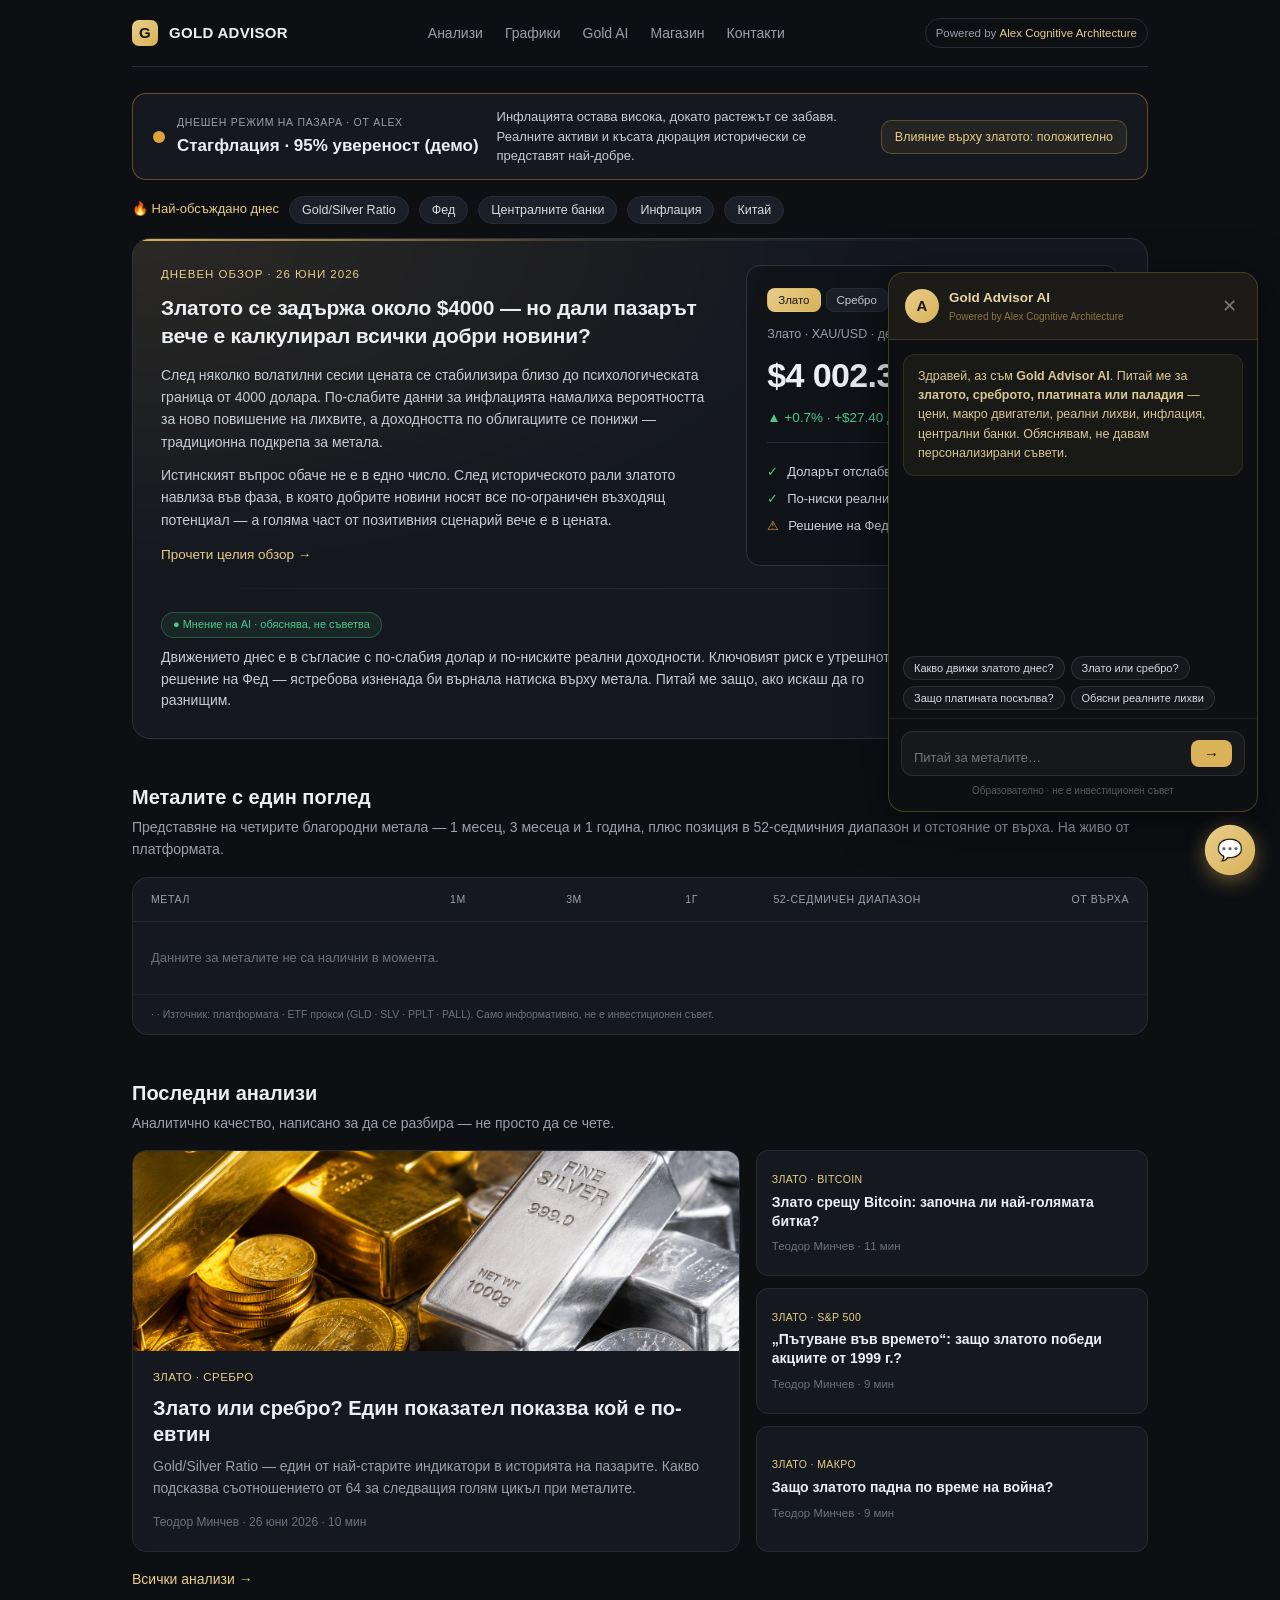
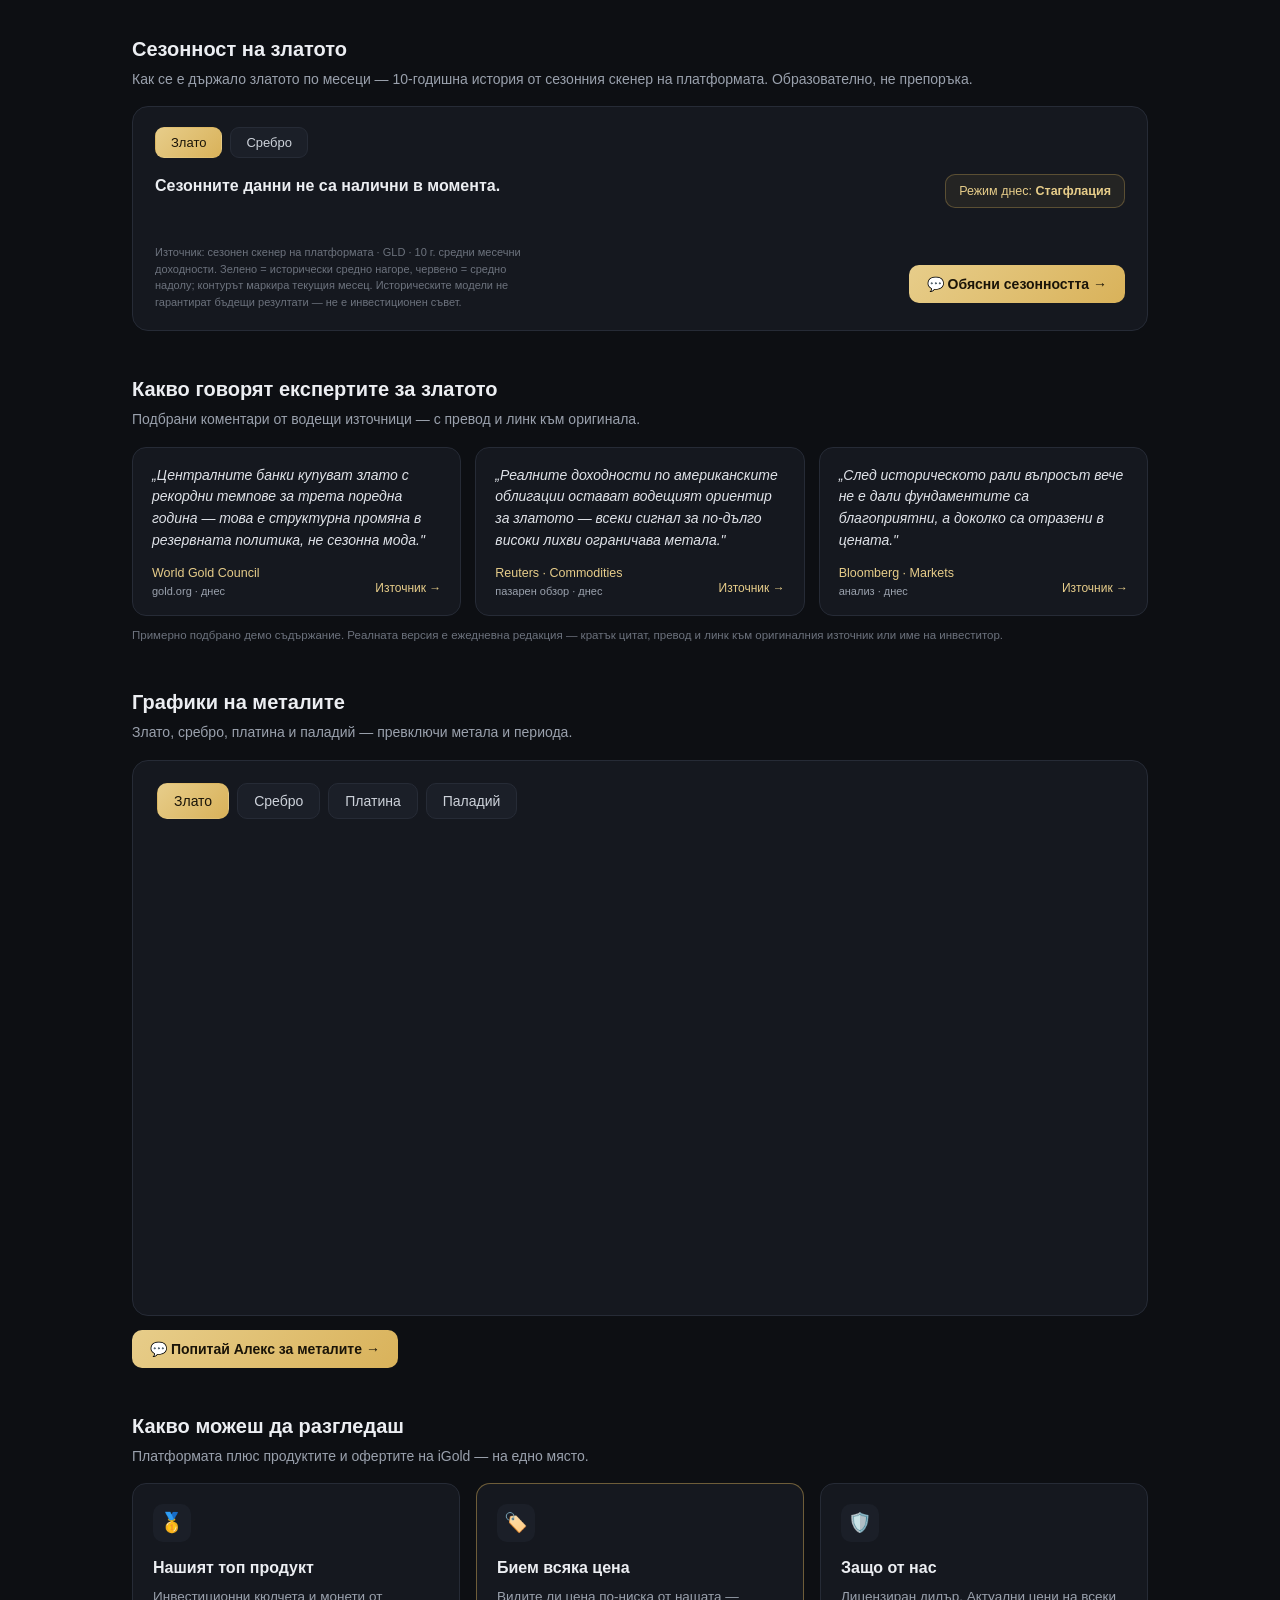
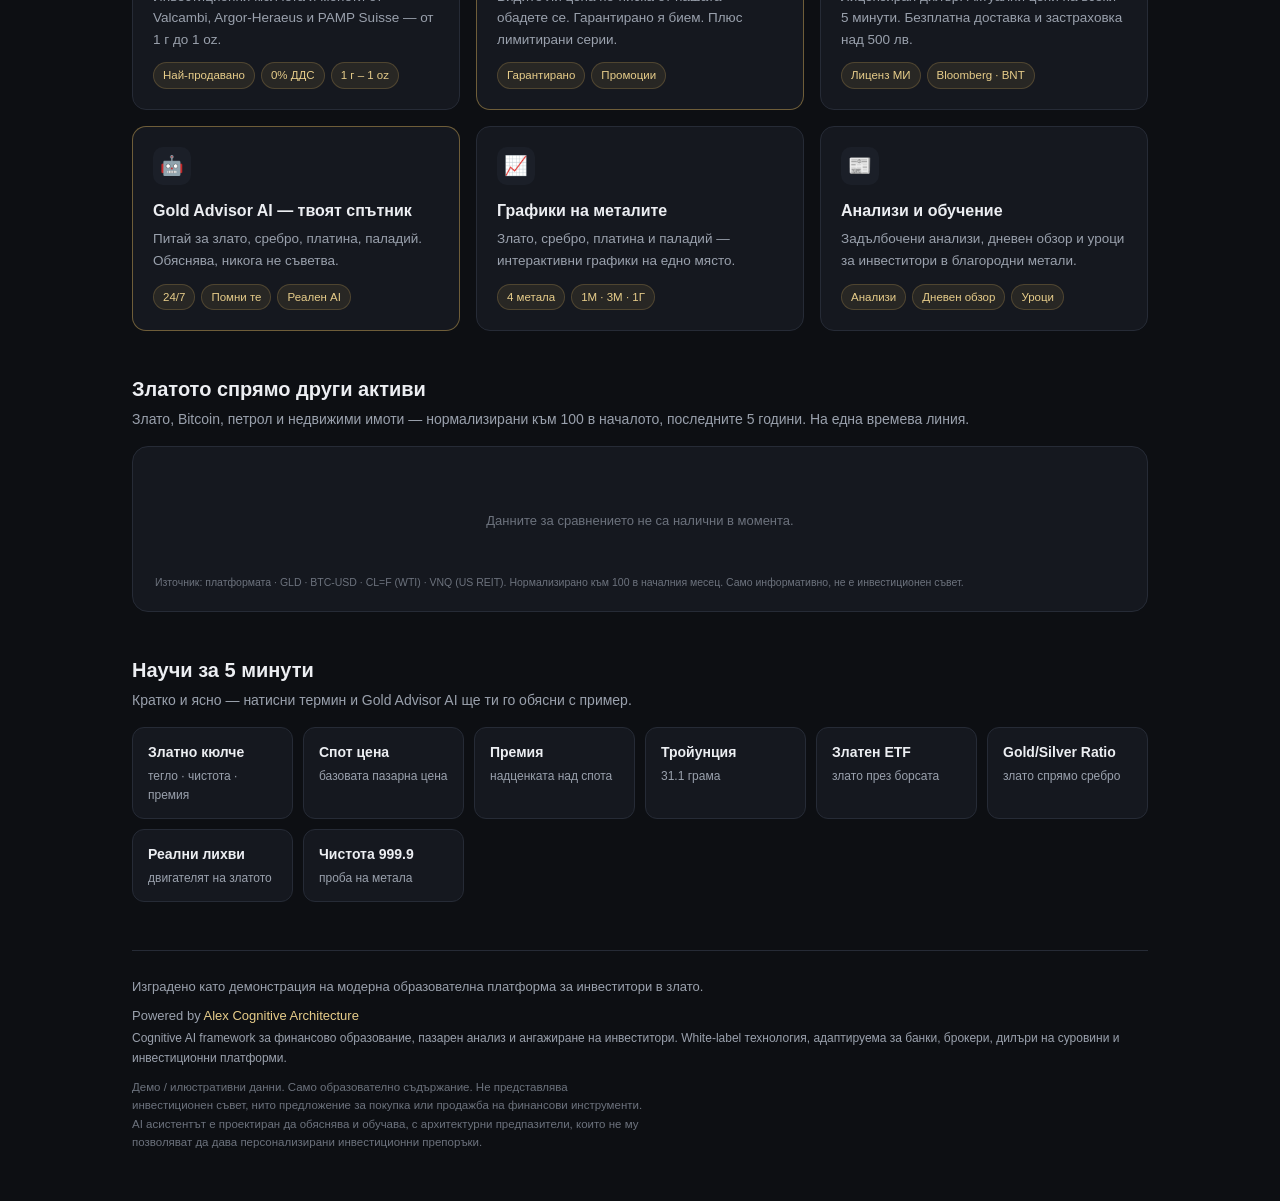
==== index.html @ 21c3b8e2 "refactor(home): move gold-vs-assets chart down to second-to-last (above glossary) It sat right under" ====
<!DOCTYPE html>
<html lang="bg">
<head>
<meta charset="UTF-8">
<meta name="viewport" content="width=device-width, initial-scale=1.0">
<title>Gold Advisor — твоят интелигентен спътник за златото</title>
<style>
  :root{
    --bg:#0d0f13; --panel:#15181f; --panel2:#1b1f28; --line:#262b36;
    --text:#eceef2; --muted:#9aa1ad; --gold:#d9b25a; --gold2:#e7cd8a;
    --up:#4ec88a; --warn:#e0a13c; --info:#5aa0e6;
  }
  *{box-sizing:border-box;margin:0;padding:0}
  body{background:var(--bg);color:var(--text);font:15px/1.6 -apple-system,Segoe UI,Roboto,Helvetica,Arial,sans-serif;-webkit-font-smoothing:antialiased}
  a{color:inherit;text-decoration:none}
  .wrap{max-width:1060px;margin:0 auto;padding:0 22px}
  .top{display:flex;align-items:center;justify-content:space-between;padding:18px 0;border-bottom:1px solid var(--line)}
  .brand{display:flex;align-items:center;gap:11px;font-weight:600;letter-spacing:.3px}
  .brand .dot{width:26px;height:26px;border-radius:7px;background:linear-gradient(135deg,var(--gold2),var(--gold));display:flex;align-items:center;justify-content:center;color:#1a1408;font-weight:700;font-size:15px}
  .nav{display:flex;gap:22px;font-size:14px;color:var(--muted)}
  .nav a:hover{color:var(--text)}
  .powered{font-size:11.5px;color:var(--muted);border:1px solid var(--line);padding:5px 10px;border-radius:20px}
  .powered b{color:var(--gold2);font-weight:500}
  .hero{display:grid;grid-template-columns:1.25fr 1fr;gap:20px;padding:30px 0 8px}
  @media(max-width:760px){.hero{grid-template-columns:1fr}.nav{display:none}}
  .greet{font-size:13px;color:var(--gold2);letter-spacing:1.5px;text-transform:uppercase;margin-bottom:6px}
  h1{font-size:30px;font-weight:600;line-height:1.25;letter-spacing:-.4px}
  .lead{color:var(--muted);margin-top:12px;max-width:46ch}
  .aiview{background:var(--panel);border:1px solid var(--line);border-radius:14px;padding:18px 20px;margin-top:20px}
  .aiview .k{font-size:12px;color:var(--gold2);letter-spacing:.6px;text-transform:uppercase;margin-bottom:8px}
  .btn{display:inline-flex;align-items:center;gap:8px;background:linear-gradient(135deg,var(--gold2),var(--gold));color:#1a1408;font-weight:600;border:none;border-radius:10px;padding:11px 18px;margin-top:14px;cursor:pointer;font-size:14px}
  .btn:hover{filter:brightness(1.06)}
  .pricecard{background:var(--panel);border:1px solid var(--line);border-radius:14px;padding:20px}
  .pricecard .sym{font-size:13px;color:var(--muted)}
  .pricecard .px{font-size:34px;font-weight:600;margin:2px 0}
  .pricecard .chg{color:var(--up);font-size:14px;font-weight:500}
  .drivers{margin-top:16px;border-top:1px solid var(--line);padding-top:14px}
  .drivers .k{font-size:12px;color:var(--muted);text-transform:uppercase;letter-spacing:.6px;margin-bottom:10px}
  .drv{display:flex;align-items:center;gap:9px;font-size:14px;margin:7px 0;color:#d7dbe2}
  .drv .i{width:18px;text-align:center}
  /* daily brief — consolidated luxury card */
  .brief{position:relative;margin-top:14px;border:1px solid #30333f;border-radius:18px;padding:26px 28px;overflow:hidden;
    background:radial-gradient(135% 130% at 0% 0%, rgba(217,178,90,.11), rgba(21,24,31,.6) 50%), var(--panel)}
  .brief::before{content:"";position:absolute;top:0;left:0;right:0;height:2px;background:linear-gradient(90deg,var(--gold) 0%,rgba(217,178,90,.15) 45%,transparent 80%)}
  .bgrid{display:grid;grid-template-columns:1.5fr 1fr;gap:26px;align-items:stretch}
  @media(max-width:760px){.bgrid{grid-template-columns:1fr}}
  .bkick{font-size:11.5px;color:var(--gold2);letter-spacing:1px;text-transform:uppercase;margin-bottom:11px}
  .breview h3{font-size:21px;font-weight:600;line-height:1.34;margin-bottom:13px;letter-spacing:-.2px}
  .breview p{font-size:14px;color:#c7ccd5;margin-bottom:11px}
  .breview .rm{font-size:13.5px;color:var(--gold2)}
  .bprice{background:rgba(0,0,0,.25);border:1px solid #2c3140;border-radius:14px;padding:18px 20px;display:flex;flex-direction:column;justify-content:center}
  .bprice .sym{font-size:12.5px;color:var(--muted)}
  .bprice .px{font-size:34px;font-weight:600;margin:4px 0;letter-spacing:-.6px}
  .bprice .chg{color:var(--up);font-size:13.5px;font-weight:500}
  .bprice .dvs{border-top:1px solid var(--line);margin-top:14px;padding-top:13px}
  .bprice .drv{font-size:13px;margin:6px 0;color:#cdd2da}
  .bp-tabs{display:flex;gap:5px;flex-wrap:wrap;margin-bottom:12px}
  .bp-tabs button{font-size:11.5px;color:#cdd2da;background:var(--panel2);border:1px solid var(--line);padding:5px 10px;border-radius:8px;cursor:pointer}
  .bp-tabs button.on{color:#1a1408;background:linear-gradient(135deg,var(--gold2),var(--gold));border-color:transparent}
  .bdiv{height:1px;background:linear-gradient(90deg,transparent,var(--line),transparent);margin:22px 0}
  .bai{display:flex;align-items:center;gap:20px;flex-wrap:wrap}
  .bai .txt{flex:1;min-width:250px}
  .bai .abadge{font-size:11px;color:var(--up);border:1px solid rgba(78,200,138,.3);background:rgba(78,200,138,.08);padding:3px 11px;border-radius:13px;display:inline-block;margin-bottom:9px}
  .bai p{font-size:14px;color:#c7ccd5;line-height:1.55}
  .bai .btn{margin-top:0;white-space:nowrap}
  /* today's market regime */
  .regime{display:flex;align-items:center;gap:18px;flex-wrap:wrap;background:var(--panel);border:1px solid var(--line);border-radius:14px;padding:13px 20px;margin-top:26px}
  .rg-left{display:flex;align-items:center;gap:12px}
  .rg-dot{width:12px;height:12px;border-radius:50%;background:#9aa1ad;flex-shrink:0}
  .rg-kick{font-size:10.5px;color:var(--muted);text-transform:uppercase;letter-spacing:.7px}
  .rg-name{font-size:17px;font-weight:600;margin-top:1px}
  .rg-desc{flex:1;min-width:240px;font-size:13px;color:#c7ccd5;line-height:1.5}
  .rg-gold{font-size:12.5px;color:var(--gold2);border:1px solid rgba(217,178,90,.3);background:rgba(217,178,90,.08);padding:6px 13px;border-radius:10px;white-space:nowrap}
  /* gold seasonality card */
  .season{background:var(--panel);border:1px solid var(--line);border-radius:16px;padding:20px 22px;margin-top:6px}
  .season-head{display:flex;align-items:flex-start;justify-content:space-between;gap:16px;flex-wrap:wrap;margin-bottom:18px}
  .season-now{font-size:16px;font-weight:600;line-height:1.45}
  .season-now b{color:var(--gold2)}
  .season-sub{font-size:13px;color:var(--muted);margin-top:5px;max-width:62ch;line-height:1.55}
  .season-regime{font-size:12.5px;color:var(--gold2);border:1px solid rgba(217,178,90,.3);background:rgba(217,178,90,.08);padding:6px 13px;border-radius:10px;white-space:nowrap}
  .season-regime b{font-weight:600}
  .season-bars{display:grid;grid-template-columns:repeat(12,1fr);gap:6px;align-items:end}
  .season-bar{display:flex;flex-direction:column;align-items:center}
  .season-bar .cell{display:flex;flex-direction:column;width:100%;height:104px}
  .season-bar .pos{flex:1;display:flex;align-items:flex-end;justify-content:center}
  .season-bar .neg{flex:1;display:flex;align-items:flex-start;justify-content:center;position:relative}
  .season-bar .neg::before{content:'';position:absolute;top:0;left:-3px;right:-3px;height:1px;background:var(--line)}
  .season-bar .col{width:100%;max-width:24px;min-height:2px}
  .season-bar .col.up{background:linear-gradient(180deg,#5fd49a,#3a9e6c);border-radius:5px 5px 0 0}
  .season-bar .col.down{background:linear-gradient(180deg,#e0746f,#bf4540);border-radius:0 0 5px 5px}
  .season-bar .mlab{font-size:10.5px;color:var(--muted);margin-top:7px}
  .season-bar .mval{font-size:9.5px;color:#7a808c;margin-top:1px;font-variant-numeric:tabular-nums}
  .season-bar.cur .mlab{color:var(--gold2);font-weight:700}
  .season-bar.cur .col{outline:2px solid var(--gold2);outline-offset:1px}
  .season-foot{display:flex;align-items:center;justify-content:space-between;gap:14px;flex-wrap:wrap;margin-top:18px}
  .season-note{font-size:11px;color:#6c727d;max-width:64ch;line-height:1.5}
  @media(max-width:560px){.season-bar .mval{display:none}.season-bar .cell{height:84px}}
  .season-tabs{display:flex;gap:8px;margin-bottom:16px}
  .season-tabs button{font-size:13px;color:#cdd2da;background:var(--panel2);border:1px solid var(--line);padding:7px 15px;border-radius:9px;cursor:pointer;font-weight:500;transition:all .15s}
  .season-tabs button:hover{border-color:#3a4150}
  .season-tabs button.on{color:#1a1408;background:linear-gradient(135deg,var(--gold2),var(--gold));border-color:transparent}
  /* this-year-vs-seasonal-norm panel */
  .snorm{margin-top:18px;background:var(--panel2);border:1px solid var(--line);border-radius:12px;padding:14px 16px}
  .snorm-h{font-size:11px;color:var(--gold2);letter-spacing:.4px;margin-bottom:12px}
  .snorm-stats{display:grid;grid-template-columns:repeat(3,1fr);gap:10px;margin-bottom:15px}
  .snorm-stats span{display:block;font-size:11px;color:var(--muted);margin-bottom:3px}
  .snorm-stats b{font-size:17px;font-weight:600;font-variant-numeric:tabular-nums}
  .snorm-track{position:relative;height:8px;border-radius:4px;background:linear-gradient(90deg,rgba(226,75,74,.30),rgba(255,255,255,.05),rgba(78,200,138,.30))}
  .snorm-zero{position:absolute;left:50%;top:-2px;width:1px;height:12px;background:rgba(255,255,255,.28);transform:translateX(-50%)}
  .snorm-tick{position:absolute;top:-3px;width:2px;height:14px;background:var(--muted);transform:translateX(-50%);border-radius:1px}
  .snorm-dot{position:absolute;top:50%;width:12px;height:12px;border-radius:50%;transform:translate(-50%,-50%);border:2px solid var(--panel2)}
  .snorm-dot.mt-up{background:#4ec88a}.snorm-dot.mt-down{background:#e24b4a}.snorm-dot.mt-mut{background:#9aa1ad}
  .snorm-ends{display:flex;justify-content:space-between;font-size:9.5px;color:#6c727d;margin-top:6px}
  .snorm-note{font-size:11.5px;color:#c7ccd5;line-height:1.5;margin-top:12px}
  .snorm-note b{color:var(--gold2)}
  @media(max-width:560px){.snorm-stats b{font-size:15px}}
  /* metals at-a-glance table */
  .mtable{background:var(--panel);border:1px solid var(--line);border-radius:16px;margin-top:6px;overflow-x:auto}
  .mt-head,.mt-row{display:grid;grid-template-columns:1.5fr .8fr .8fr .8fr 2.1fr 1fr;align-items:center;gap:10px;padding:13px 18px;min-width:640px}
  .mt-head{font-size:10.5px;color:var(--muted);text-transform:uppercase;letter-spacing:.6px;border-bottom:1px solid var(--line)}
  .mt-head>div{text-align:right}.mt-head .mt-h-name{text-align:left}.mt-head .mt-h-range{text-align:center}
  .mt-row{border-bottom:1px solid rgba(255,255,255,.04);cursor:pointer}
  .mt-row:last-child{border-bottom:none}
  .mt-row:hover{background:rgba(255,255,255,.035)}
  .mt-hint{font-size:10px;color:var(--gold2);opacity:.8}
  .mt-name{display:flex;flex-direction:column;line-height:1.3}
  .mt-name b{font-size:14.5px;font-weight:600}
  .mt-name span{font-size:11px;color:var(--muted)}
  .mt-val{text-align:right;font-size:14px;font-weight:600;font-variant-numeric:tabular-nums}
  .mt-up{color:#4ec88a}.mt-down{color:#e24b4a}.mt-mut{color:#6c727d}
  .mt-range-cell{padding:0 6px}
  .mt-track{position:relative;height:7px;border-radius:4px;background:linear-gradient(90deg,rgba(226,75,74,.30),rgba(224,161,60,.25),rgba(78,200,138,.30))}
  .mt-dot{position:absolute;top:50%;width:11px;height:11px;border-radius:50%;background:var(--gold2);border:2px solid var(--panel);transform:translate(-50%,-50%);box-shadow:0 0 0 1px var(--gold)}
  .mt-ends{display:flex;justify-content:space-between;font-size:9.5px;color:#6c727d;margin-top:5px}
  .mt-fromhi{text-align:right;font-size:13.5px;font-weight:600;font-variant-numeric:tabular-nums}
  .mt-foot{font-size:10.5px;color:#6c727d;padding:11px 18px;border-top:1px solid rgba(255,255,255,.04)}
  .mt-loading{padding:26px 18px;color:#6c727d;font-size:13px}
  @media(max-width:560px){.mt-name span{display:none}}
  /* metal detail modal */
  .mm-overlay{position:fixed;inset:0;z-index:100000;background:rgba(5,7,10,.74);backdrop-filter:blur(3px);display:flex;align-items:center;justify-content:center;padding:20px}
  .mm-card{background:var(--panel);border:1px solid var(--line);border-radius:18px;max-width:540px;width:100%;max-height:88vh;overflow-y:auto;padding:24px 26px;position:relative;box-shadow:0 24px 70px rgba(0,0,0,.6)}
  .mm-close{position:absolute;top:14px;right:16px;background:none;border:none;color:var(--muted);font-size:21px;cursor:pointer;padding:4px;line-height:1}
  .mm-close:hover{color:var(--text)}
  .mm-head{display:flex;align-items:center;gap:14px;margin-bottom:20px}
  .mm-ic{width:48px;height:48px;border-radius:12px;background:var(--panel2);display:flex;align-items:center;justify-content:center;font-size:25px;flex-shrink:0}
  .mm-title{font-size:22px;font-weight:600}
  .mm-sym{font-size:13px;color:var(--muted)}
  .mm-stats{display:grid;grid-template-columns:repeat(3,1fr);gap:10px}
  .mm-stat{background:var(--panel2);border:1px solid var(--line);border-radius:11px;padding:12px 14px}
  .mm-stat span{font-size:11px;color:var(--muted);display:block;margin-bottom:5px}
  .mm-stat b{font-size:18px;font-weight:600;font-variant-numeric:tabular-nums}
  .mm-wide{grid-column:1/-1}
  .mm-section{margin-top:22px}
  .mm-sec-h{font-size:12px;color:var(--gold2);letter-spacing:.4px;margin-bottom:13px}
  .mm-bars{display:grid;grid-template-columns:repeat(12,1fr);gap:5px;align-items:end}
  .mm-empty{grid-column:1/-1;color:#6c727d;font-size:13px;padding:6px 0}
  .mm-cta{margin-top:22px}
  .mm-disc{font-size:10.5px;color:#6c727d;margin-top:14px}
  @media(max-width:560px){.mm-stats{grid-template-columns:repeat(2,1fr)}.mm-card{padding:20px 18px}}
  .mm-ratio{margin-bottom:15px}
  .mm-ratio:last-child{margin-bottom:0}
  .mm-ratio-top{display:flex;justify-content:space-between;align-items:baseline}
  .mm-ratio-name{font-size:13.5px;color:#dfe2e8}
  .mm-ratio-top b{font-size:17px;font-weight:600;font-variant-numeric:tabular-nums}
  .mm-mean{position:absolute;top:-3px;width:2px;height:13px;background:var(--muted);transform:translateX(-50%);border-radius:1px}
  .mm-ratio-foot{display:flex;justify-content:space-between;font-size:10.5px;color:#6c727d;margin-top:7px}
  .mm-ratio-foot b{color:#9aa1ad;font-weight:600}
  .mm-ratio-verdict{color:var(--gold2)}
  /* gold vs assets chart */
  .vsa{background:var(--panel);border:1px solid var(--line);border-radius:16px;padding:20px 22px;margin-top:6px}
  .vsa-legend{display:flex;flex-wrap:wrap;gap:8px 18px;margin-bottom:14px}
  .vsa-li{display:flex;align-items:center;gap:7px;font-size:13px;color:#cdd2da}
  .vsa-dot{width:11px;height:11px;border-radius:50%;flex-shrink:0}
  .vsa-li b{font-variant-numeric:tabular-nums}
  .vsa-chart{width:100%}
  .vsa-chart text{fill:#7a808c;font-size:11px}
  .vsa-grid{stroke:rgba(255,255,255,.06)}
  .vsa-base{stroke:rgba(255,255,255,.22);stroke-dasharray:4 4}
  .vsa-line{fill:none;stroke-width:2;vector-effect:non-scaling-stroke}
  .vsa-foot{font-size:10.5px;color:#6c727d;margin-top:12px}
  .vsa-loading{padding:30px 0;color:#6c727d;font-size:13px;text-align:center}
  /* trending strip */
  .trending{display:flex;align-items:center;gap:10px;flex-wrap:wrap;margin-top:16px}
  .trending .tr-label{font-size:13px;color:var(--gold2);font-weight:500;white-space:nowrap}
  .trending button{font-size:12.5px;color:#d7dbe2;background:var(--panel2);border:1px solid var(--line);padding:6px 12px;border-radius:16px;cursor:pointer}
  .trending button:hover{border-color:var(--gold);color:var(--gold2)}
  /* mini glossary */
  .glossary{display:grid;grid-template-columns:repeat(auto-fit,minmax(155px,1fr));gap:10px}
  .gterm{background:var(--panel);border:1px solid var(--line);border-radius:12px;padding:13px 15px;cursor:pointer;transition:border-color .15s}
  .gterm:hover{border-color:var(--gold)}
  .gterm .t{font-size:14px;font-weight:600}
  .gterm .d{font-size:12px;color:var(--muted);margin-top:3px}
  /* big interactive metals chart */
  .bigchart{background:var(--panel);border:1px solid var(--line);border-radius:16px;padding:22px 24px;margin-top:6px}
  .bc-head{display:flex;align-items:flex-start;justify-content:space-between;gap:16px;flex-wrap:wrap}
  .bc-metals{display:flex;gap:8px;flex-wrap:wrap}
  .bc-metals button{font-size:14px;color:#cdd2da;background:var(--panel2);border:1px solid var(--line);padding:9px 16px;border-radius:10px;cursor:pointer;font-weight:500;transition:all .15s}
  .bc-metals button:hover{border-color:#3a4150}
  .bc-metals button.on{color:#1a1408;background:linear-gradient(135deg,var(--gold2),var(--gold));border-color:transparent}
  .bc-price{text-align:right}
  .bc-name{font-size:12.5px;color:var(--muted)}
  .bc-px{font-size:30px;font-weight:600;letter-spacing:-.5px;line-height:1.12}
  .bc-chg{font-size:14px;font-weight:500}
  .bc-ranges{display:flex;gap:6px;margin:14px 0 2px}
  .bc-ranges button{font-size:12.5px;color:var(--muted);background:transparent;border:1px solid var(--line);padding:5px 12px;border-radius:8px;cursor:pointer}
  .bc-ranges button.on{color:var(--gold2);border-color:var(--gold)}
  .bc-canvas{position:relative;height:340px;margin-top:8px}
  @media(max-width:560px){.bc-canvas{height:260px}.bc-px{font-size:24px}}
  /* expert commentary */
  .experts{display:grid;grid-template-columns:repeat(3,1fr);gap:14px}
  @media(max-width:760px){.experts{grid-template-columns:1fr}}
  .exq{background:var(--panel);border:1px solid var(--line);border-radius:14px;padding:17px 19px;display:flex;flex-direction:column;transition:border-color .15s}
  .exq:hover{border-color:#3a4150}
  .exq .q{font-size:14px;color:#dfe2e8;line-height:1.55;font-style:italic;flex:1}
  .exq .src{margin-top:14px;display:flex;align-items:flex-end;justify-content:space-between;gap:8px}
  .exq .who{font-size:12.5px;color:var(--gold2);font-weight:500;line-height:1.3}
  .exq .who span{display:block;color:var(--muted);font-weight:400;font-size:11px;margin-top:2px}
  .exq .lnk{font-size:12px;color:var(--gold2);white-space:nowrap}
  .sechead{margin:42px 0 16px}
  .sechead h2{font-size:20px;font-weight:600}
  .sechead p{color:var(--muted);font-size:14px;margin-top:3px}
  .cards{display:grid;grid-template-columns:repeat(3,1fr);gap:16px}
  @media(max-width:760px){.cards{grid-template-columns:1fr}}
  .card{background:var(--panel);border:1px solid var(--line);border-radius:14px;padding:20px;transition:border-color .15s}
  .card:hover{border-color:#3a4150}
  .card .ic{width:38px;height:38px;border-radius:10px;background:var(--panel2);display:flex;align-items:center;justify-content:center;font-size:19px;margin-bottom:13px}
  .card h3{font-size:16px;font-weight:600;margin-bottom:5px}
  .card p{font-size:13.5px;color:var(--muted)}
  .card .tags{margin-top:12px;display:flex;flex-wrap:wrap;gap:6px}
  .tag{font-size:11.5px;color:var(--gold2);background:rgba(217,178,90,.1);border:1px solid rgba(217,178,90,.22);padding:3px 9px;border-radius:14px}
  .latest{display:grid;grid-template-columns:1.55fr 1fr;gap:16px;align-items:stretch}
  @media(max-width:760px){.latest{grid-template-columns:1fr}}
  .feat{background:var(--panel);border:1px solid var(--line);border-radius:14px;overflow:hidden;display:flex;flex-direction:column;transition:border-color .15s}
  .feat:hover{border-color:#3a4150}
  .feat .fcover{height:200px;background:linear-gradient(135deg,#1d2230,#13161d);display:flex;align-items:center;justify-content:center;font-size:46px}
  .feat .fbody{padding:17px 20px 19px}
  .feat .kk{font-size:11.5px;color:var(--gold2);letter-spacing:.5px;text-transform:uppercase;margin-bottom:8px}
  .feat h3{font-size:20px;font-weight:600;line-height:1.3;margin-bottom:8px}
  .feat p{font-size:14px;color:var(--muted)}
  .feat .mm{font-size:12px;color:#6c727d;margin-top:13px}
  .more{display:flex;flex-direction:column;gap:12px}
  .mini{background:var(--panel);border:1px solid var(--line);border-radius:12px;padding:13px 15px;flex:1;display:flex;flex-direction:column;justify-content:center}
  .mini .kk{font-size:10.5px;color:var(--gold2);text-transform:uppercase;letter-spacing:.4px;margin-bottom:5px}
  .mini h4{font-size:14px;font-weight:600;line-height:1.35}
  .mini .mm{font-size:11.5px;color:#6c727d;margin-top:7px}
  .mini.soon{opacity:.6}
  a.mini{transition:border-color .15s}
  a.mini:hover{border-color:#3a4150}
  .alllink{display:inline-block;margin-top:16px;font-size:14px;color:var(--gold2)}
  .chat{background:var(--panel);border:1px solid var(--line);border-radius:16px;overflow:hidden;margin-top:6px}
  .chat .head{display:flex;align-items:center;justify-content:space-between;padding:15px 20px;border-bottom:1px solid var(--line);background:var(--panel2)}
  .chat .head .who{display:flex;align-items:center;gap:10px;font-weight:600}
  .chat .head .badge{font-size:11.5px;color:var(--up);border:1px solid rgba(78,200,138,.3);background:rgba(78,200,138,.08);padding:4px 10px;border-radius:14px}
  .stream{padding:18px 20px;max-height:430px;overflow-y:auto;display:flex;flex-direction:column;gap:14px}
  .msg{max-width:82%;padding:11px 15px;border-radius:13px;font-size:14px;line-height:1.55}
  .msg.u{align-self:flex-end;background:var(--panel2);border:1px solid var(--line)}
  .msg.a{align-self:flex-start;border:1px solid #2a3340;background:#171b24}
  .msg.a .lbl{font-size:11px;color:var(--gold2);text-transform:uppercase;letter-spacing:.5px;margin-bottom:5px}
  .memory{align-self:center;font-size:12.5px;color:var(--muted);background:rgba(217,178,90,.07);border:1px dashed rgba(217,178,90,.3);padding:8px 14px;border-radius:10px;text-align:center;max-width:92%}
  .chips{display:flex;flex-wrap:wrap;gap:8px;padding:14px 20px;border-top:1px solid var(--line)}
  .chip{font-size:13px;color:#d7dbe2;background:var(--panel2);border:1px solid var(--line);padding:8px 13px;border-radius:18px;cursor:pointer}
  .chip:hover{border-color:var(--gold);color:var(--gold2)}
  .compliance{font-size:12.5px;color:var(--muted);padding:0 20px 16px;display:flex;align-items:center;gap:8px}
  .compliance b{color:var(--up);font-weight:500}
  .chartwrap{background:var(--panel);border:1px solid var(--line);border-radius:14px;padding:20px}
  .chartwrap .row{display:flex;align-items:center;justify-content:space-between;margin-bottom:6px;flex-wrap:wrap;gap:8px}
  .chartwrap .tabs{display:flex;gap:7px;flex-wrap:wrap}
  .chartwrap .tabs span{font-size:12.5px;color:var(--muted);border:1px solid var(--line);padding:5px 11px;border-radius:8px}
  .chartwrap .tabs span.on{color:var(--gold2);border-color:var(--gold)}
  .cbox{position:relative;height:230px;margin-top:8px}
  footer{margin-top:48px;border-top:1px solid var(--line);padding:26px 0 50px;color:var(--muted);font-size:13px}
  footer .pw{color:var(--gold2)}
  .disc{font-size:11.5px;color:#6c727d;margin-top:10px;max-width:80ch}
</style>
</head>
<body>
<div class="wrap">

  <div class="top">
    <div class="brand"><span class="dot">G</span> GOLD ADVISOR</div>
    <div class="nav"><a href="blog.html">Анализи</a><a href="#charts">Графики</a><a href="#" onclick="window.alexToggle&&window.alexToggle();return false">Gold AI</a><a href="https://igold.bg/" target="_blank" rel="noopener">Магазин</a><a href="#macro">Контакти</a></div>
    <div class="powered">Powered by <b>Alex Cognitive Architecture</b></div>
  </div>

  <div class="regime" id="regime">
    <div class="rg-left">
      <span class="rg-dot"></span>
      <div>
        <div class="rg-kick">Днешен режим на пазара · от Alex</div>
        <div class="rg-name" id="rg-name">Зарежда режима…</div>
      </div>
    </div>
    <div class="rg-desc" id="rg-desc"></div>
    <div class="rg-gold" id="rg-gold"></div>
  </div>

  <div class="trending">
    <span class="tr-label">🔥 Най-обсъждано днес</span>
    <button onclick="window.alexAsk&&window.alexAsk('Какво е Gold/Silver Ratio и какво показва съотношението в момента?')">Gold/Silver Ratio</button>
    <button onclick="window.alexAsk&&window.alexAsk('Какво прави Федералният резерв сега и как решенията му влияят на златото?')">Фед</button>
    <button onclick="window.alexAsk&&window.alexAsk('Защо централните банки купуват рекордни количества злато?')">Централните банки</button>
    <button onclick="window.alexAsk&&window.alexAsk('Как инфлацията влияе на цената на златото и среброто?')">Инфлация</button>
    <button onclick="window.alexAsk&&window.alexAsk('Каква роля играе Китай на пазара на злато?')">Китай</button>
  </div>

  <div class="brief">
    <div class="bgrid">
      <div class="breview">
        <div class="bkick">Дневен обзор · 26 юни 2026</div>
        <h3>Златото се задържа около $4000 — но дали пазарът вече е калкулирал всички добри новини?</h3>
        <p>След няколко волатилни сесии цената се стабилизира близо до психологическата граница от 4000 долара. По-слабите данни за инфлацията намалиха вероятността за ново повишение на лихвите, а доходността по облигациите се понижи — традиционна подкрепа за метала.</p>
        <p>Истинският въпрос обаче не е в едно число. След историческото рали златото навлиза във фаза, в която добрите новини носят все по-ограничен възходящ потенциал — а голяма част от позитивния сценарий вече е в цената.</p>
        <a class="rm" href="articles/zlato-4000-kalkulirano.html">Прочети целия обзор →</a>
      </div>
      <div class="bprice">
        <div class="bp-tabs">
          <button data-m="gold" class="on">Злато</button>
          <button data-m="silver">Сребро</button>
          <button data-m="platinum">Платина</button>
          <button data-m="palladium">Паладий</button>
        </div>
        <div class="sym" id="bp-sym">Злато · XAU/USD · демо</div>
        <div class="px" id="bp-px">$4 002.30</div>
        <div class="chg" id="bp-chg" style="color:var(--up)">▲ +0.7% · +$27.40 днес</div>
        <div class="dvs">
          <div class="drv"><span style="color:var(--up)">✓</span> Доларът отслабва (DXY −0.4%)</div>
          <div class="drv"><span style="color:var(--up)">✓</span> По-ниски реални доходности</div>
          <div class="drv"><span style="color:var(--warn)">⚠</span> Решение на Фед утре</div>
        </div>
      </div>
    </div>
    <div class="bdiv"></div>
    <div class="bai">
      <div class="txt">
        <span class="abadge">● Мнение на AI · обяснява, не съветва</span>
        <p>Движението днес е в съгласие с по-слабия долар и по-ниските реални доходности. Ключовият риск е утрешното решение на Фед — ястребова изненада би върнала натиска върху метала. Питай ме защо, ако искаш да го разнищим.</p>
      </div>
      <button class="btn" onclick="window.alexAsk&&window.alexAsk('Обясни ми с прости думи защо златото се движи така днес — по-слаб долар, по-ниски реални доходности и решението на Фед утре. Какво да следя оттук нататък?')">Обясни ми това →</button>
    </div>
  </div>

  <div class="sechead" id="metals"><h2>Металите с един поглед</h2><p>Представяне на четирите благородни метала — 1 месец, 3 месеца и 1 година, плюс позиция в 52-седмичния диапазон и отстояние от върха. На живо от платформата.</p></div>
  <div class="mtable">
    <div class="mt-head">
      <div class="mt-h-name">Метал</div>
      <div>1М</div><div>3М</div><div>1Г</div>
      <div class="mt-h-range">52-седмичен диапазон</div>
      <div>От върха</div>
    </div>
    <div id="mt-rows"><div class="mt-loading">Зарежда данните за металите…</div></div>
    <div class="mt-foot"><span id="mt-asof">·</span> · Източник: платформата · ETF прокси (GLD · SLV · PPLT · PALL). Само информативно, не е инвестиционен съвет.</div>
  </div>

  <div class="sechead" id="analysis"><h2>Последни анализи</h2><p>Аналитично качество, написано за да се разбира — не просто да се чете.</p></div>
  <div class="latest">
    <a class="feat" href="articles/zlato-srebro-ratio.html">
      <div class="fcover" style="background:#13161d url('assets/img/hero-gold-silver.png') center / cover no-repeat"></div>
      <div class="fbody">
        <div class="kk">Злато · Сребро</div>
        <h3>Злато или сребро? Един показател показва кой е по-евтин</h3>
        <p>Gold/Silver Ratio — един от най-старите индикатори в историята на пазарите. Какво подсказва съотношението от 64 за следващия голям цикъл при металите.</p>
        <div class="mm">Теодор Минчев · 26 юни 2026 · 10 мин</div>
      </div>
    </a>
    <div class="more">
      <a class="mini" href="articles/zlato-vs-bitcoin.html"><div class="kk">Злато · Bitcoin</div><h4>Злато срещу Bitcoin: започна ли най-голямата битка?</h4><div class="mm">Теодор Минчев · 11 мин</div></a>
      <a class="mini" href="articles/zlato-1999-vs-sp500.html"><div class="kk">Злато · S&amp;P 500</div><h4>„Пътуване във времето“: защо златото победи акциите от 1999 г.?</h4><div class="mm">Теодор Минчев · 9 мин</div></a>
      <a class="mini" href="articles/zlato-voina-lihvi.html"><div class="kk">Злато · Макро</div><h4>Защо златото падна по време на война?</h4><div class="mm">Теодор Минчев · 9 мин</div></a>
    </div>
  </div>
  <a class="alllink" href="blog.html">Всички анализи →</a>

  <div class="sechead" id="seasonality"><h2>Сезонност на златото</h2><p>Как се е държало златото по месеци — 10-годишна история от сезонния скенер на платформата. Образователно, не препоръка.</p></div>
  <div class="season">
    <div class="season-tabs">
      <button data-st="GLD" data-name="златото" class="on">Злато</button>
      <button data-st="SLV" data-name="среброто">Сребро</button>
    </div>
    <div class="season-head">
      <div>
        <div class="season-now" id="season-now">Зарежда сезонните данни…</div>
        <div class="season-sub" id="season-sub"></div>
      </div>
      <div class="season-regime" id="season-regime">Режим днес: <b>…</b></div>
    </div>
    <div class="season-bars" id="season-bars"></div>
    <div class="snorm" id="snorm" style="display:none"></div>
    <div class="season-foot">
      <span class="season-note">Източник: сезонен скенер на платформата · GLD · 10 г. средни месечни доходности. Зелено = исторически средно нагоре, червено = средно надолу; контурът маркира текущия месец. Историческите модели не гарантират бъдещи резултати — не е инвестиционен съвет.</span>
      <button class="btn" onclick="window.alexAsk&&window.alexAsk('Обясни ми сезонността на златото — защо някои месеци (юни, септември) исторически са по-слаби, а други (ноември–януари, юли) по-силни, и доколко изобщо да разчитам на сезонност при злато?')">💬 Обясни сезонността →</button>
    </div>
  </div>

  <div class="sechead"><h2>Какво говорят експертите за златото</h2><p>Подбрани коментари от водещи източници — с превод и линк към оригинала.</p></div>
  <div class="experts">
    <a class="exq" href="https://www.gold.org/goldhub/research" target="_blank" rel="noopener">
      <div class="q">„Централните банки купуват злато с рекордни темпове за трета поредна година — това е структурна промяна в резервната политика, не сезонна мода."</div>
      <div class="src"><div class="who">World Gold Council<span>gold.org · днес</span></div><div class="lnk">Източник →</div></div>
    </a>
    <a class="exq" href="https://www.reuters.com/markets/commodities/" target="_blank" rel="noopener">
      <div class="q">„Реалните доходности по американските облигации остават водещият ориентир за златото — всеки сигнал за по-дълго високи лихви ограничава метала."</div>
      <div class="src"><div class="who">Reuters · Commodities<span>пазарен обзор · днес</span></div><div class="lnk">Източник →</div></div>
    </a>
    <a class="exq" href="https://www.bloomberg.com/markets/commodities" target="_blank" rel="noopener">
      <div class="q">„След историческото рали въпросът вече не е дали фундаментите са благоприятни, а доколко са отразени в цената."</div>
      <div class="src"><div class="who">Bloomberg · Markets<span>анализ · днес</span></div><div class="lnk">Източник →</div></div>
    </a>
  </div>
  <div style="font-size:11.5px;color:#6c727d;margin:10px 0 0">Примерно подбрано демо съдържание. Реалната версия е ежедневна редакция — кратък цитат, превод и линк към оригиналния източник или име на инвеститор.</div>

  <div class="sechead" id="charts"><h2>Графики на металите</h2><p>Злато, сребро, платина и паладий — превключи метала и периода.</p></div>
  <div class="bigchart">
    <div class="bc-metals" style="margin-bottom:14px">
      <button data-tv="OANDA:XAUUSD" class="on">Злато</button>
      <button data-tv="OANDA:XAGUSD">Сребро</button>
      <button data-tv="OANDA:XPTUSD">Платина</button>
      <button data-tv="OANDA:XPDUSD">Паладий</button>
    </div>
    <div id="tv_chart" style="height:460px;border-radius:10px;overflow:hidden"></div>
  </div>

  <button class="btn" onclick="window.alexAsk&&window.alexAsk('Кой благороден метал — злато, сребро, платина или паладий — изглежда най-интересен в момента и защо? Обясни ми простичко, с примери.')" style="margin-top:14px">💬 Попитай Алекс за металите →</button>

  <div class="sechead" id="news"><h2>Какво можеш да разгледаш</h2><p>Платформата плюс продуктите и офертите на iGold — на едно място.</p></div>
  <div class="cards">
    <a class="card" href="https://igold.bg/zlatni-kyulcheta-investitsionni" target="_blank" rel="noopener" style="display:block"><div class="ic">🥇</div><h3>Нашият топ продукт</h3><p>Инвестиционни кюлчета и монети от Valcambi, Argor-Heraeus и PAMP Suisse — от 1 г до 1 oz.</p><div class="tags"><span class="tag">Най-продавано</span><span class="tag">0% ДДС</span><span class="tag">1 г – 1 oz</span></div></a>
    <a class="card" href="https://igold.bg/promotzii" target="_blank" rel="noopener" style="display:block;border-color:rgba(217,178,90,.45)"><div class="ic">🏷️</div><h3>Бием всяка цена</h3><p>Видите ли цена по-ниска от нашата — обадете се. Гарантирано я бием. Плюс лимитирани серии.</p><div class="tags"><span class="tag">Гарантирано</span><span class="tag">Промоции</span></div></a>
    <a class="card" href="https://igold.bg/zavas" target="_blank" rel="noopener" style="display:block"><div class="ic">🛡️</div><h3>Защо от нас</h3><p>Лицензиран дилър. Актуални цени на всеки 5 минути. Безплатна доставка и застраховка над 500 лв.</p><div class="tags"><span class="tag">Лиценз МИ</span><span class="tag">Bloomberg · BNT</span></div></a>
    <div class="card" onclick="window.alexToggle&&window.alexToggle()" style="border-color:rgba(217,178,90,.45);cursor:pointer"><div class="ic">🤖</div><h3>Gold Advisor AI — твоят спътник</h3><p>Питай за злато, сребро, платина, паладий. Обяснява, никога не съветва.</p><div class="tags"><span class="tag">24/7</span><span class="tag">Помни те</span><span class="tag">Реален AI</span></div></div>
    <a class="card" href="#charts" style="display:block"><div class="ic">📈</div><h3>Графики на металите</h3><p>Злато, сребро, платина и паладий — интерактивни графики на едно място.</p><div class="tags"><span class="tag">4 метала</span><span class="tag">1М · 3М · 1Г</span></div></a>
    <a class="card" href="blog.html" style="display:block"><div class="ic">📰</div><h3>Анализи и обучение</h3><p>Задълбочени анализи, дневен обзор и уроци за инвеститори в благородни метали.</p><div class="tags"><span class="tag">Анализи</span><span class="tag">Дневен обзор</span><span class="tag">Уроци</span></div></a>
  </div>

  <div class="sechead" id="vsassets"><h2>Златото спрямо други активи</h2><p>Злато, Bitcoin, петрол и недвижими имоти — нормализирани към 100 в началото, последните 5 години. На една времева линия.</p></div>
  <div class="vsa">
    <div class="vsa-legend" id="vsa-legend"></div>
    <div id="vsa-chart-wrap"><div class="vsa-loading">Зарежда сравнението…</div></div>
    <div class="vsa-foot" id="vsa-foot">Източник: платформата · GLD · BTC-USD · CL=F (WTI) · VNQ (US REIT). Нормализирано към 100 в началния месец. Само информативно, не е инвестиционен съвет.</div>
  </div>

  <div class="sechead"><h2>Научи за 5 минути</h2><p>Кратко и ясно — натисни термин и Gold Advisor AI ще ти го обясни с пример.</p></div>
  <div class="glossary">
    <div class="gterm" onclick="window.alexAsk&&window.alexAsk('Обясни ми с прост пример какво е инвестиционно златно кюлче и какво да гледам при покупка.')"><div class="t">Златно кюлче</div><div class="d">тегло · чистота · премия</div></div>
    <div class="gterm" onclick="window.alexAsk&&window.alexAsk('Обясни ми просто какво е спот цена на златото и защо се различава от цената в магазина.')"><div class="t">Спот цена</div><div class="d">базовата пазарна цена</div></div>
    <div class="gterm" onclick="window.alexAsk&&window.alexAsk('Обясни ми с пример какво е премия при инвестиционно злато и защо я плащам.')"><div class="t">Премия</div><div class="d">надценката над спота</div></div>
    <div class="gterm" onclick="window.alexAsk&&window.alexAsk('Обясни ми просто какво е тройунция (troy ounce) и колко е в грамове.')"><div class="t">Тройунция</div><div class="d">31.1 грама</div></div>
    <div class="gterm" onclick="window.alexAsk&&window.alexAsk('Обясни ми с прост пример какво е ETF върху злато и каква е разликата спрямо физическото злато.')"><div class="t">Златен ETF</div><div class="d">злато през борсата</div></div>
    <div class="gterm" onclick="window.alexAsk&&window.alexAsk('Обясни ми просто какво е Gold/Silver Ratio и какво ми казва стойността му.')"><div class="t">Gold/Silver Ratio</div><div class="d">злато спрямо сребро</div></div>
    <div class="gterm" onclick="window.alexAsk&&window.alexAsk('Обясни ми с прост пример какво са реалните лихви и защо движат златото.')"><div class="t">Реални лихви</div><div class="d">двигателят на златото</div></div>
    <div class="gterm" onclick="window.alexAsk&&window.alexAsk('Обясни ми просто какво е чистота 999.9 при златото и защо има значение.')"><div class="t">Чистота 999.9</div><div class="d">проба на метала</div></div>
  </div>

  <div id="metal-modal" class="mm-overlay" style="display:none">
    <div class="mm-card">
      <button class="mm-close" id="mm-close" aria-label="Затвори">✕</button>
      <div class="mm-head">
        <div class="mm-ic" id="mm-ic">🥇</div>
        <div><div class="mm-title" id="mm-title">—</div><div class="mm-sym" id="mm-sym">—</div></div>
      </div>
      <div class="mm-stats" id="mm-stats"></div>
      <div class="mm-section" id="mm-ratio-sec">
        <div class="mm-sec-h">⚖️ Съотношения спрямо 5-годишната норма</div>
        <div id="mm-ratios"><div class="mm-empty">…</div></div>
      </div>
      <div class="mm-section" id="mm-season-sec">
        <div class="mm-sec-h">📅 Сезонност · 10-годишна история по месеци</div>
        <div class="mm-bars" id="mm-bars"><div class="mm-empty">…</div></div>
      </div>
      <div class="mm-cta"><button class="btn" id="mm-ask">💬 Питай Алекс за този метал →</button></div>
      <div class="mm-disc">Реални данни от платформата · ETF прокси. Само информативно, не е инвестиционен съвет.</div>
    </div>
  </div>

  <footer id="macro">
    <div>Изградено като демонстрация на модерна образователна платформа за инвеститори в злато.</div>
    <div style="margin-top:8px">Powered by <span class="pw">Alex Cognitive Architecture</span></div>
    <div style="margin-top:3px;font-size:12px">Cognitive AI framework за финансово образование, пазарен анализ и ангажиране на инвеститори. White-label технология, адаптируема за банки, брокери, дилъри на суровини и инвестиционни платформи.</div>
    <div class="disc">Демо / илюстративни данни. Само образователно съдържание. Не представлява инвестиционен съвет, нито предложение за покупка или продажба на финансови инструменти. AI асистентът е проектиран да обяснява и обучава, с архитектурни предпазители, които не му позволяват да дава персонализирани инвестиционни препоръки.</div>
  </footer>
</div>

<script src="https://s3.tradingview.com/tv.js"></script>
<script>
  const QA = {
    "Да купя ли злато?": "Няма да ти казвам какво да правиш — това е твое решение. Но ето как да мислиш за него: златото обикновено се представя добре, когато реалните лихви падат, доларът отслабва или доверието във валутите намалява. То не носи доход, затова в свят на високи лихви се конкурира с облигациите. Запитай се защо би го държал — защита, диверсификация или възглед за инфлацията — и го оразмери според тази роля, не според ценова цел.",
    "Злато или сребро?": "Различни инструменти. Златото е по-спокойното средство за съхранение на стойност — централните банки го купуват, то е предимно паричен актив. Среброто е отчасти парично, отчасти индустриално (соларни панели, електроника), затова е по-волатилно и по-обвързано с икономиката. Среброто често се движи повече от златото и в двете посоки. Нито едното не е „по-добро“ — зависи дали искаш стабилност или по-големи колебания.",
    "Защо златото пада днес?": "Когато златото пада, обикновено е едно от три неща: реалните доходности се покачват (облигациите стават по-привлекателни), доларът се засилва (златото е в долари) или апетитът за риск се връща (по-малко търсене на сигурност). Бих проверил тези три, преди да предположа нещо специфично за новина или компания.",
    "Обясни инфлацията просто": "Представи си, че 10 лева ти купуват 10 шоколада днес. Инфлация значи, че догодина същите 10 лева купуват само 9. Парите ти не са се свили — цените са пораснали. Обикновено става, когато има твърде много пари, гонещи твърде малко стоки. Златото е едно от нещата, които хората държат, защото исторически обикновено запазва покупателната си способност, когато парите губят част от своята.",
    "Колко злато да притежавам?": "Няма едно правилно число и не мога да задам твоето. За контекст: много дългосрочни инвеститори, които държат злато, го третират като малък защитен дял от портфейла, а не като ядро — точно защото е застраховка, не доход. Правилният размер зависи от целите ти, хоризонта и ролята, която искаш да играе — това е разговор за теб и лицензиран консултант."
  };
  const chips = ["Да купя ли злато?","Злато или сребро?","Защо златото пада днес?","Обясни инфлацията просто","Колко злато да притежавам?"];
  const stream = document.getElementById('stream');
  function add(role,text,label){
    const d=document.createElement('div'); d.className='msg '+role;
    if(label){const l=document.createElement('div');l.className='lbl';l.textContent=label;d.appendChild(l);}
    d.appendChild(document.createTextNode(text)); stream.appendChild(d); stream.scrollTop=stream.scrollHeight;
  }
  function ask(q){
    add('u',q);
    setTimeout(()=>add('a',QA[q]||"Чудесен въпрос — в пълната версия бих отговорил от собствената библиотека статии на iGold, така че всеки отговор остава на марката и в посланието.","Gold Advisor AI"),350);
  }
  // legacy inline chat removed — the Alex floating widget replaces it
  const chipBox=document.getElementById('chips');
  if(chipBox){ chips.forEach(q=>{const c=document.createElement('div');c.className='chip';c.textContent=q;c.onclick=()=>ask(q);chipBox.appendChild(c);}); }

  // ---- professional TradingView charts ----
  function tvLoad(symbol){
    var c=document.getElementById('tv_chart'); if(!c||!window.TradingView) return;
    c.innerHTML='';
    new TradingView.widget({
      container_id:'tv_chart', autosize:true, symbol:symbol, interval:'D',
      timezone:'Europe/Sofia', theme:'dark', style:'1', locale:'en',
      hide_side_toolbar:true, allow_symbol_change:false, save_image:false,
      withdateranges:true, backgroundColor:'rgba(21,24,31,1)', gridColor:'rgba(154,161,173,0.08)'
    });
  }
  document.querySelectorAll('.bc-metals button').forEach(function(b){b.onclick=function(){
    document.querySelectorAll('.bc-metals button').forEach(function(x){x.classList.remove('on');});
    b.classList.add('on'); tvLoad(b.dataset.tv);
  };});
  (function tvInit(){ if(window.TradingView){ tvLoad('OANDA:XAUUSD'); } else { setTimeout(tvInit, 250); } })();

  // ---- daily-brief metal price switcher ----
  var BP={
    gold:{sym:'Злато · XAU/USD · демо',px:'$4 002.30',chg:'▲ +0.7% · +$27.40 днес',up:true},
    silver:{sym:'Сребро · XAG/USD · демо',px:'$56.40',chg:'▲ +1.4% · +$0.78 днес',up:true},
    platinum:{sym:'Платина · XPT/USD · демо',px:'$1 185.00',chg:'▼ −0.3% · −$3.40 днес',up:false},
    palladium:{sym:'Паладий · XPD/USD · демо',px:'$1 072.00',chg:'▲ +0.9% · +$9.20 днес',up:true}
  };
  document.querySelectorAll('.bp-tabs button').forEach(function(b){b.onclick=function(){
    document.querySelectorAll('.bp-tabs button').forEach(function(x){x.classList.remove('on');});
    b.classList.add('on');
    var d=BP[b.dataset.m];
    document.getElementById('bp-sym').textContent=d.sym;
    document.getElementById('bp-px').textContent=d.px;
    var c=document.getElementById('bp-chg');c.textContent=d.chg;c.style.color=d.up?'#4ec88a':'#e24b4a';
  };});

  // ---- metals seasonality (live from the platform's seasonal scanner, with tabs) ----
  (function(){
    var BARS=document.getElementById('season-bars'); if(!BARS) return;
    var MN={1:'Янв',2:'Фев',3:'Мар',4:'Апр',5:'Май',6:'Юни',7:'Юли',8:'Авг',9:'Сеп',10:'Окт',11:'Ное',12:'Дек'};
    function wins(wr){ return Math.round((wr||0)*10); }
    var curName='златото';
    function render(d){
      var monthly=(d&&d.monthly)||[];
      if(!monthly.length){ document.getElementById('season-now').textContent='Сезонните данни не са налични в момента.'; document.getElementById('season-sub').textContent=''; return; }
      var maxAbs=Math.max.apply(null,monthly.map(function(m){return Math.abs(m.avg_return||0);}))||1;
      var cur=d.current_month;
      var html='';
      monthly.forEach(function(m){
        var v=m.avg_return||0, h=Math.min(100,Math.abs(v)/maxAbs*100), up=v>=0, isCur=m.period===cur;
        html+='<div class="season-bar'+(isCur?' cur':'')+'" title="'+MN[m.period]+': '+(v>0?'+':'')+v.toFixed(1)+'% · печеливш в '+wins(m.win_rate)+' от 10 г.">'
          +'<div class="cell"><div class="pos">'+(up?'<div class="col up" style="height:'+h+'%"></div>':'')+'</div>'
          +'<div class="neg">'+(!up?'<div class="col down" style="height:'+h+'%"></div>':'')+'</div></div>'
          +'<div class="mlab">'+MN[m.period]+'</div><div class="mval">'+(v>0?'+':'')+v.toFixed(1)+'</div></div>';
      });
      BARS.innerHTML=html;
      var cm=monthly.filter(function(m){return m.period===cur;})[0];
      var nx=(cur%12)+1, nm=monthly.filter(function(m){return m.period===nx;})[0];
      if(cm){
        document.getElementById('season-now').innerHTML='Сега е <b>'+MN[cur]+'</b> — исторически '+(cm.avg_return>=0?'силен':'по-слаб')+' месец за '+curName+' ('+(cm.avg_return>0?'+':'')+cm.avg_return.toFixed(1)+'%, печеливш в '+wins(cm.win_rate)+' от 10 г.).';
      }
      if(nm){
        document.getElementById('season-sub').textContent='Следва '+MN[nx]+': средно '+(nm.avg_return>0?'+':'')+nm.avg_return.toFixed(1)+'% ('+wins(nm.win_rate)+'/10 г.). Сезонността е попътен вятър, не правило — реалните лихви, доларът и пазарният режим тежат повече.';
      }
      renderNorm(d);
    }
    function renderNorm(d){
      var SN=document.getElementById('snorm'); if(!SN) return;
      var cp=(d&&d.current_performance)||{};
      var mtd=cp.month_return_so_far, avg=cp.hist_month_avg;
      if(typeof mtd!=='number'||typeof avg!=='number'){ SN.style.display='none'; return; }
      var div=(typeof cp.month_divergence==='number')?cp.month_divergence:Math.round((mtd-avg)*100)/100;
      var mname=MN[d.current_month]||'месеца', days=cp.days_into_month;
      var maxAbs=Math.max(Math.abs(mtd),Math.abs(avg),3);
      function pos(v){ return Math.max(3,Math.min(97,(v+maxAbs)/(2*maxAbs)*100)); }
      function cls(v){ return v>0.05?'mt-up':(v<-0.05?'mt-down':'mt-mut'); }
      function fmt(v,pp){ return (v>0?'+':'')+v.toFixed(1)+(pp?' пр.п.':'%'); }
      var sentence;
      if(div<-0.1) sentence='Тази година '+mname+' върви <b>под</b> типичния сезонен резултат ('+fmt(div,true)+') — реализирал е повече от обичайната слабост.';
      else if(div>0.1) sentence='Тази година '+mname+' върви <b>над</b> типичния сезонен резултат ('+fmt(div,true)+').';
      else sentence='Тази година '+mname+' върви <b>близо до</b> типичния сезонен резултат.';
      SN.innerHTML=
        '<div class="snorm-h">📊 Тази година спрямо сезонната норма · '+mname+(days?(' ('+days+' дни)'):'')+'</div>'
        +'<div class="snorm-stats">'
          +'<div><span>Досега (MTD)</span><b class="'+cls(mtd)+'">'+fmt(mtd)+'</b></div>'
          +'<div><span>Типично за '+mname+'</span><b class="'+cls(avg)+'">'+fmt(avg)+'</b></div>'
          +'<div><span>Разлика</span><b class="'+cls(div)+'">'+fmt(div,true)+'</b></div>'
        +'</div>'
        +'<div class="snorm-track"><div class="snorm-zero"></div><div class="snorm-tick" style="left:'+pos(avg)+'%"></div><div class="snorm-dot '+cls(mtd)+'" style="left:'+pos(mtd)+'%"></div></div>'
        +'<div class="snorm-ends"><span>по-слабо</span><span>0 = старт на месеца</span><span>по-силно</span></div>'
        +'<div class="snorm-note">'+sentence+' Сивата чертичка е историческата средна за '+mname+', точката — тазгодишният резултат досега.</div>';
      SN.style.display='';
    }
    function load(ticker){
      BARS.innerHTML='';
      document.getElementById('season-now').textContent='Зарежда сезонните данни…';
      document.getElementById('season-sub').textContent='';
      document.getElementById('snorm').style.display='none';
      fetch('https://alex-finance.onrender.com/api/seasonality/ticker/'+ticker)
        .then(function(r){return r.json();}).then(render)
        .catch(function(){ document.getElementById('season-now').textContent='Сезонните данни не са налични в момента.'; });
    }
    document.querySelectorAll('.season-tabs button').forEach(function(b){ b.onclick=function(){
      document.querySelectorAll('.season-tabs button').forEach(function(x){x.classList.remove('on');});
      b.classList.add('on'); curName=b.dataset.name; load(b.dataset.st);
    };});
    load('GLD');
  })();

  // ---- metals at-a-glance performance table + per-metal detail modal ----
  (function(){
    var ROWS=document.getElementById('mt-rows'); if(!ROWS) return;
    var MN={1:'Янв',2:'Фев',3:'Мар',4:'Апр',5:'Май',6:'Юни',7:'Юли',8:'Авг',9:'Сеп',10:'Окт',11:'Ное',12:'Дек'};
    var META={
      gold:{ic:'🥇',stk:'GLD',name:'златото'}, silver:{ic:'🥈',stk:'SLV',name:'среброто'},
      platinum:{ic:'⚪',stk:null,name:'платината'}, palladium:{ic:'⚫',stk:null,name:'паладия'}
    };
    var RATIO_FOR={gold:['gs','gpt','gpd'], silver:['gs'], platinum:['gpt'], palladium:['gpd']};
    var DATA=null, RATIOS=null;
    function ratioBlock(key){
      if(!RATIOS) return '<div class="mm-empty">Зарежда съотношенията…</div>';
      var want=RATIO_FOR[key]||[];
      var rows=RATIOS.filter(function(r){return want.indexOf(r.key)>=0;});
      if(!rows.length) return '<div class="mm-empty">Няма данни за съотношения.</div>';
      return rows.map(function(r){
        var span=(r.max5y-r.min5y)||1;
        var posR=Math.max(2,Math.min(98,(r.current-r.min5y)/span*100));
        var posM=Math.max(2,Math.min(98,(r.mean5y-r.min5y)/span*100));
        var verdict=r.pct>=80?'близо до 5-год. връх':(r.pct<=20?'близо до 5-год. дъно':'около средното');
        return '<div class="mm-ratio"><div class="mm-ratio-top"><span class="mm-ratio-name">'+r.name+'</span><b>'+r.current.toFixed(1)+'</b></div>'
          +'<div class="mt-track" style="margin-top:8px"><div class="mm-mean" style="left:'+posM+'%"></div><div class="mt-dot" style="left:'+posR+'%"></div></div>'
          +'<div class="mm-ratio-foot"><span>5г. дъно '+r.min5y.toFixed(1)+'</span><span class="mm-ratio-verdict">'+verdict+' · ср. '+r.mean5y.toFixed(1)+'</span><span>връх '+r.max5y.toFixed(1)+'</span></div></div>';
      }).join('');
    }
    function cell(v){
      if(v===null||v===undefined||isNaN(v)) return '<div class="mt-val mt-mut">—</div>';
      var cls=v>0?'mt-up':(v<0?'mt-down':'mt-mut');
      return '<div class="mt-val '+cls+'">'+(v>0?'+':'')+v.toFixed(1)+'%</div>';
    }
    function render(d){
      DATA=d;
      var metals=(d&&d.metals)||[];
      var ok=metals.filter(function(m){return typeof m.r1y==='number';});
      if(!ok.length){ ROWS.innerHTML='<div class="mt-loading">Данните за металите не са налични в момента.</div>'; return; }
      var html='';
      metals.forEach(function(m){
        if(typeof m.r1y!=='number'){ return; }
        var pos=Math.max(2,Math.min(98,m.pos52));
        var fh=(typeof m.from_high==='number')?m.from_high:null;
        html+='<div class="mt-row" data-key="'+m.key+'">'
          +'<div class="mt-name"><b>'+m.name+'</b><span class="mt-hint">детайли ›</span></div>'
          +cell(m.r1m)+cell(m.r3m)+cell(m.r1y)
          +'<div class="mt-range-cell"><div class="mt-track"><div class="mt-dot" style="left:'+pos+'%"></div></div>'
            +'<div class="mt-ends"><span>52с. дъно</span><span>52с. връх</span></div></div>'
          +(fh===null?'<div class="mt-fromhi mt-mut">—</div>':'<div class="mt-fromhi '+(fh<-0.1?'mt-down':'mt-mut')+'">'+fh.toFixed(1)+'%</div>')
          +'</div>';
      });
      ROWS.innerHTML=html;
      Array.prototype.forEach.call(ROWS.querySelectorAll('.mt-row'),function(r){ r.onclick=function(){ openModal(r.getAttribute('data-key')); }; });
      if(d.asof) document.getElementById('mt-asof').textContent='Към '+d.asof;
    }

    function seasonBars(monthly,cur){
      if(!monthly||!monthly.length) return '<div class="mm-empty">Сезонните данни не са налични за този метал.</div>';
      var maxAbs=Math.max.apply(null,monthly.map(function(m){return Math.abs(m.avg_return||0);}))||1;
      var h='';
      monthly.forEach(function(m){
        var v=m.avg_return||0, ht=Math.min(100,Math.abs(v)/maxAbs*100), up=v>=0, isCur=m.period===cur;
        h+='<div class="season-bar'+(isCur?' cur':'')+'" title="'+MN[m.period]+': '+(v>0?'+':'')+v.toFixed(1)+'%">'
          +'<div class="cell"><div class="pos">'+(up?'<div class="col up" style="height:'+ht+'%"></div>':'')+'</div>'
          +'<div class="neg">'+(!up?'<div class="col down" style="height:'+ht+'%"></div>':'')+'</div></div>'
          +'<div class="mlab">'+MN[m.period]+'</div></div>';
      });
      return h;
    }
    function stat(label,v){
      var has=(typeof v==='number'), cls=has?(v>0?'mt-up':(v<0?'mt-down':'mt-mut')):'mt-mut';
      return '<div class="mm-stat"><span>'+label+'</span><b class="'+cls+'">'+(has?(v>0?'+':'')+v.toFixed(1)+'%':'—')+'</b></div>';
    }
    function openModal(key){
      if(!DATA) return;
      var m=(DATA.metals||[]).filter(function(x){return x.key===key;})[0]; if(!m) return;
      var meta=META[key]||{ic:'•',stk:null,name:m.name};
      document.getElementById('mm-ic').textContent=meta.ic;
      document.getElementById('mm-title').textContent=m.name;
      document.getElementById('mm-sym').textContent=m.symbol;
      var pos=Math.max(2,Math.min(98,(typeof m.pos52==='number')?m.pos52:50));
      document.getElementById('mm-stats').innerHTML=
        stat('1 месец',m.r1m)+stat('3 месеца',m.r3m)+stat('1 година',m.r1y)
        +'<div class="mm-stat mm-wide"><span>Позиция в 52-седмичния диапазон</span><div class="mt-track" style="margin-top:9px"><div class="mt-dot" style="left:'+pos+'%"></div></div><div class="mt-ends"><span>52с. дъно</span><span>52с. връх</span></div></div>'
        +stat('Отстояние от върха',m.from_high);
      document.getElementById('mm-ratios').innerHTML=ratioBlock(key);
      var seasonSec=document.getElementById('mm-season-sec');
      var BARS=document.getElementById('mm-bars');
      if(meta.stk){
        seasonSec.style.display='';
        BARS.innerHTML='<div class="mm-empty">Зарежда сезонността…</div>';
        fetch('https://alex-finance.onrender.com/api/seasonality/ticker/'+meta.stk)
          .then(function(r){return r.json();}).then(function(sd){ BARS.innerHTML=seasonBars(sd&&sd.monthly, sd&&sd.current_month); })
          .catch(function(){ BARS.innerHTML='<div class="mm-empty">Сезонните данни не са налични в момента.</div>'; });
      } else {
        seasonSec.style.display='none';   // platinum/palladium have no seasonal series in the scanner
      }
      document.getElementById('mm-ask').onclick=function(){ closeModal(); if(window.alexAsk) window.alexAsk('Разкажи ми повече за '+meta.name+' като инвестиция — какво движи цената, какви са перспективите и основните рискове. Обясни ми простичко, без да ме съветваш какво да правя.'); };
      document.getElementById('metal-modal').style.display='flex';
    }
    function closeModal(){ document.getElementById('metal-modal').style.display='none'; }
    document.getElementById('mm-close').onclick=closeModal;
    document.getElementById('metal-modal').onclick=function(e){ if(e.target.id==='metal-modal') closeModal(); };
    document.addEventListener('keydown',function(e){ if(e.key==='Escape') closeModal(); });

    fetch('https://alex-finance.onrender.com/api/metals/performance')
      .then(function(r){return r.json();}).then(render)
      .catch(function(){ ROWS.innerHTML='<div class="mt-loading">Данните за металите не са налични в момента.</div>'; });
    fetch('https://alex-finance.onrender.com/api/metals/ratios')
      .then(function(r){return r.json();}).then(function(d){ RATIOS=(d&&d.ratios)||[]; })
      .catch(function(){ RATIOS=[]; });
  })();

  // ---- gold vs other assets (normalized 5y timeline, live from the platform) ----
  (function(){
    var WRAP=document.getElementById('vsa-chart-wrap'); if(!WRAP) return;
    function draw(d){
      if(!d||!d.labels||!d.labels.length||d.error){ WRAP.innerHTML='<div class="vsa-loading">Данните за сравнението не са налични в момента.</div>'; return; }
      var labels=d.labels, series=d.series, assets=d.assets, fin=d.final||{};
      var keys=assets.map(function(a){return a.key;});
      document.getElementById('vsa-legend').innerHTML=assets.map(function(a){
        var fv=fin[a.key], pv=(typeof fv==='number')?Math.round(fv-100):null;
        return '<span class="vsa-li"><span class="vsa-dot" style="background:'+a.color+'"></span>'+a.name+' <b style="color:'+a.color+'">'+(pv===null?'':((pv>0?'+':'')+pv+'%'))+'</b></span>';
      }).join('');
      var all=[]; keys.forEach(function(k){ (series[k]||[]).forEach(function(v){ all.push(v); }); });
      var mn=Math.min.apply(null,all), mx=Math.max.apply(null,all), pad=((mx-mn)*0.08)||10; mn-=pad; mx+=pad;
      var W=760,H=300,padL=42,padR=12,padT=12,padB=24, iw=W-padL-padR, ih=H-padT-padB, n=labels.length;
      function X(i){ return padL+(n<=1?0:i/(n-1)*iw); }
      function Y(v){ return padT+(1-(v-mn)/(mx-mn))*ih; }
      var svg='<svg class="vsa-chart" viewBox="0 0 '+W+' '+H+'" preserveAspectRatio="xMidYMid meet">';
      for(var t=0;t<=5;t++){ var val=mn+(mx-mn)*t/5, yy=Y(val);
        svg+='<line class="vsa-grid" x1="'+padL+'" y1="'+yy.toFixed(1)+'" x2="'+(W-padR)+'" y2="'+yy.toFixed(1)+'"/>';
        svg+='<text x="'+(padL-6)+'" y="'+(yy+3.5).toFixed(1)+'" text-anchor="end">'+Math.round(val)+'</text>'; }
      if(100>=mn&&100<=mx){ var y100=Y(100); svg+='<line class="vsa-base" x1="'+padL+'" y1="'+y100.toFixed(1)+'" x2="'+(W-padR)+'" y2="'+y100.toFixed(1)+'"/>'; }
      labels.forEach(function(lab,i){ if(/-01$/.test(lab)){ var xx=X(i);
        svg+='<line class="vsa-grid" x1="'+xx.toFixed(1)+'" y1="'+padT+'" x2="'+xx.toFixed(1)+'" y2="'+(H-padB)+'"/>';
        svg+='<text x="'+xx.toFixed(1)+'" y="'+(H-7)+'" text-anchor="middle">'+lab.slice(0,4)+'</text>'; } });
      assets.forEach(function(a){ var s=series[a.key]||[], dp='';
        s.forEach(function(v,i){ dp+=(i?'L':'M')+X(i).toFixed(1)+' '+Y(v).toFixed(1)+' '; });
        svg+='<path class="vsa-line" d="'+dp+'" stroke="'+a.color+'"/>'; });
      svg+='</svg>';
      WRAP.innerHTML=svg;
      if(d.asof) document.getElementById('vsa-foot').innerHTML='Към '+d.asof+' · Източник: платформата · GLD · BTC-USD · CL=F (WTI) · VNQ (US REIT). Нормализирано към 100 в началния месец. Само информативно, не е инвестиционен съвет.';
    }
    fetch('https://alex-finance.onrender.com/api/metals/vs-assets')
      .then(function(r){return r.json();}).then(draw)
      .catch(function(){ WRAP.innerHTML='<div class="vsa-loading">Данните за сравнението не са налични в момента.</div>'; });
  })();

  // ---- today's market regime (live from Alex) ----
  (function(){
    var RG={
      STAGFLATION:{bg:'Стагфлация',color:'#e0a13c',gold:'положително',desc:'Инфлацията остава висока, докато растежът се забавя. Реалните активи и късата дюрация исторически се представят най-добре.'},
      RISK_ON:{bg:'Risk-On',color:'#5aa0e6',gold:'неутрално / леко отрицателно',desc:'Апетитът за риск расте — капиталът отива към акции, търсенето на убежища отслабва.'},
      RISK_OFF:{bg:'Risk-Off',color:'#e24b4a',gold:'положително',desc:'Бягство от риск и търсене на сигурност. Златото обикновено печели като убежище.'},
      RECESSION:{bg:'Рецесия',color:'#c97a2c',gold:'смесено → положително',desc:'Растежът се свива. Очаквания за по-ниски лихви подкрепят златото; ликвидните нужди може да го натискат краткосрочно.'},
      SOFT_LANDING:{bg:'Меко приземяване',color:'#4ec88a',gold:'неутрално',desc:'Инфлацията се охлажда без рецесия — балансирана среда за металите.'},
      INFLATION:{bg:'Инфлация',color:'#e0a13c',gold:'положително',desc:'Висока инфлация ерозира валутите — класическа среда за злато.'},
      EXPANSION:{bg:'Експанзия',color:'#4ec88a',gold:'неутрално',desc:'Силен растеж — по-добра среда за индустриалните метали, отколкото за златото като убежище.'}
    };
    function paint(name, conf, descFallback){
      var key=(name||'').toUpperCase().replace(/[ -]/g,'_');
      var m=RG[key]||{bg:name||'Неопределен',color:'#9aa1ad',gold:'смесено',desc:descFallback||''};
      document.getElementById('rg-name').textContent=m.bg+(conf?(' · '+Math.round(conf*100)+'% увереност'):'');
      document.getElementById('rg-desc').textContent=m.desc;
      document.getElementById('rg-gold').textContent='Влияние върху златото: '+m.gold;
      document.querySelector('.rg-dot').style.background=m.color;
      document.getElementById('regime').style.borderColor=m.color+'66';
      var sr=document.getElementById('season-regime'); if(sr) sr.innerHTML='Режим днес: <b>'+m.bg+'</b>';
    }
    fetch('https://alex-finance.onrender.com/alex/today').then(function(r){return r.json();}).then(function(d){
      var reg=d.regime||{}; paint(reg.name, reg.confidence, reg.description);
    }).catch(function(){ paint('STAGFLATION', 0.95, ''); document.getElementById('rg-name').textContent+=' (демо)'; });
  })();
</script>
<script src="assets/alex-widget.js"></script>
</body>
</html>
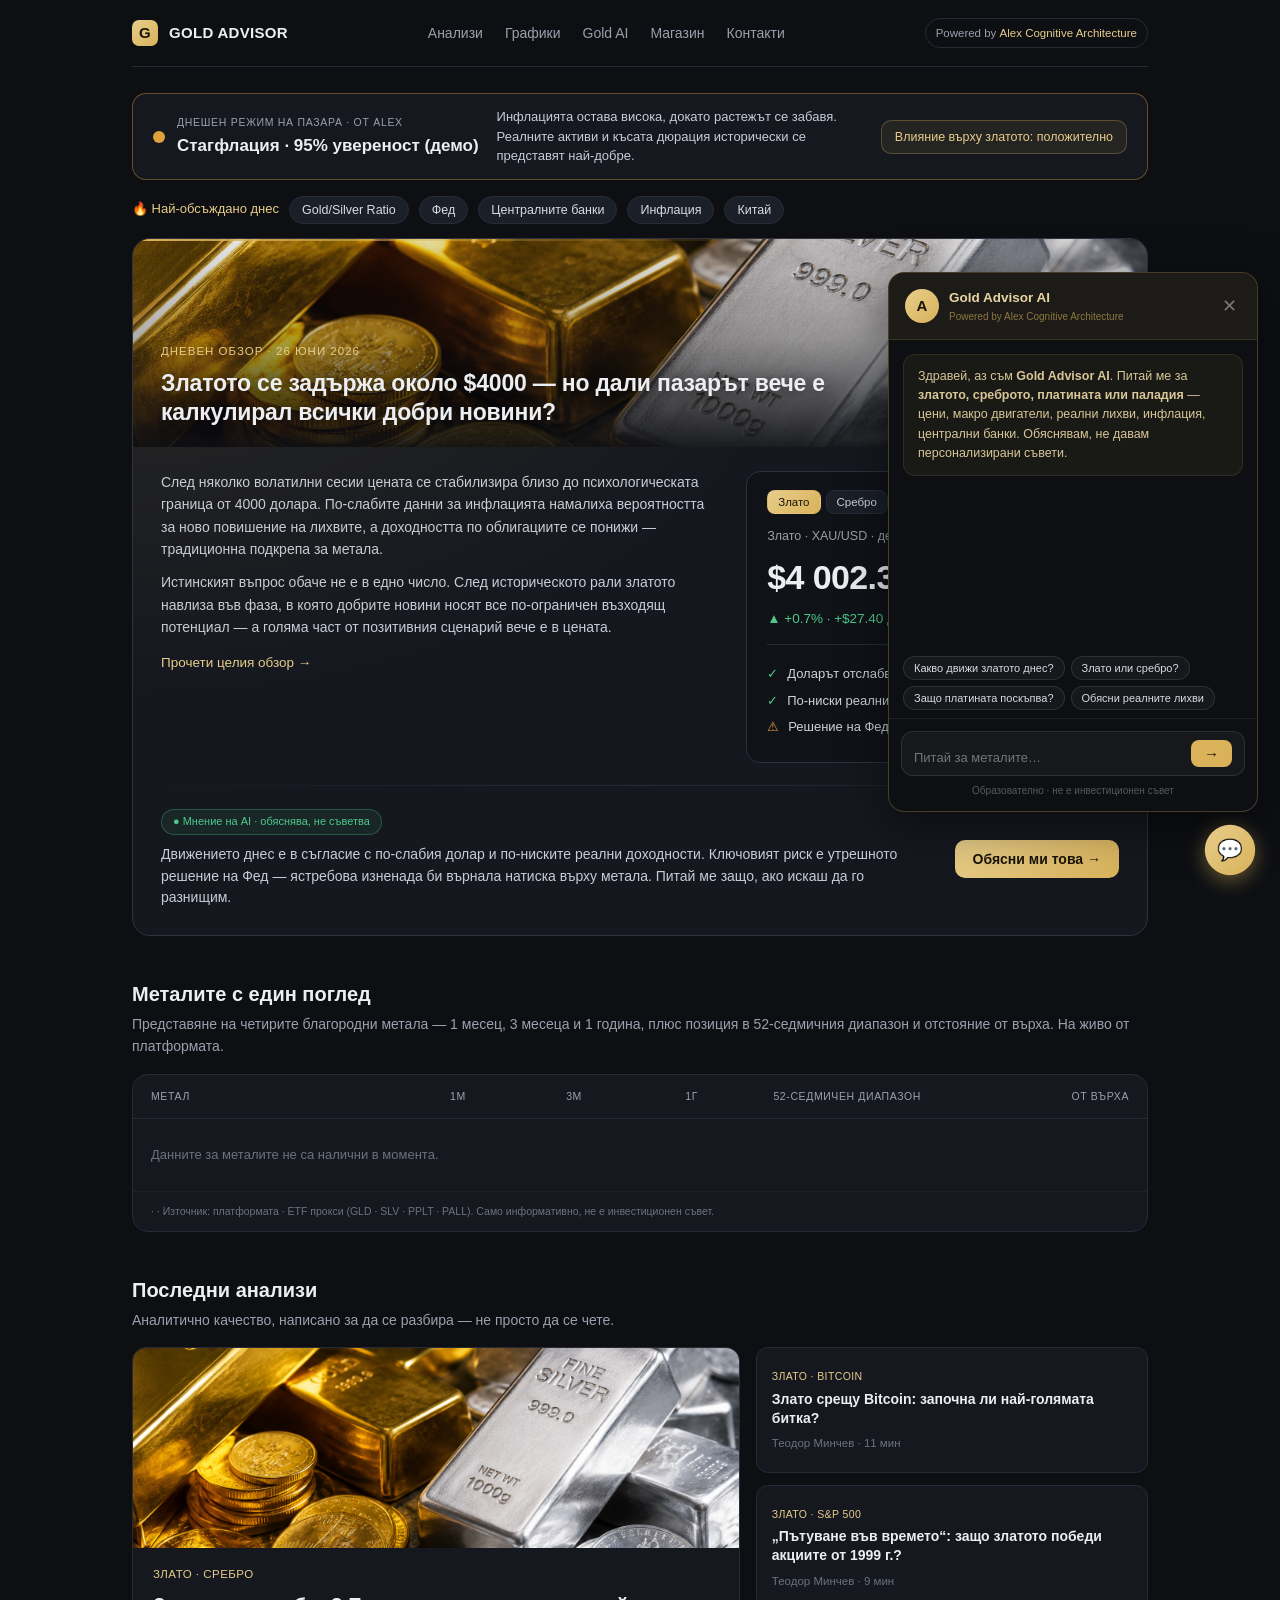
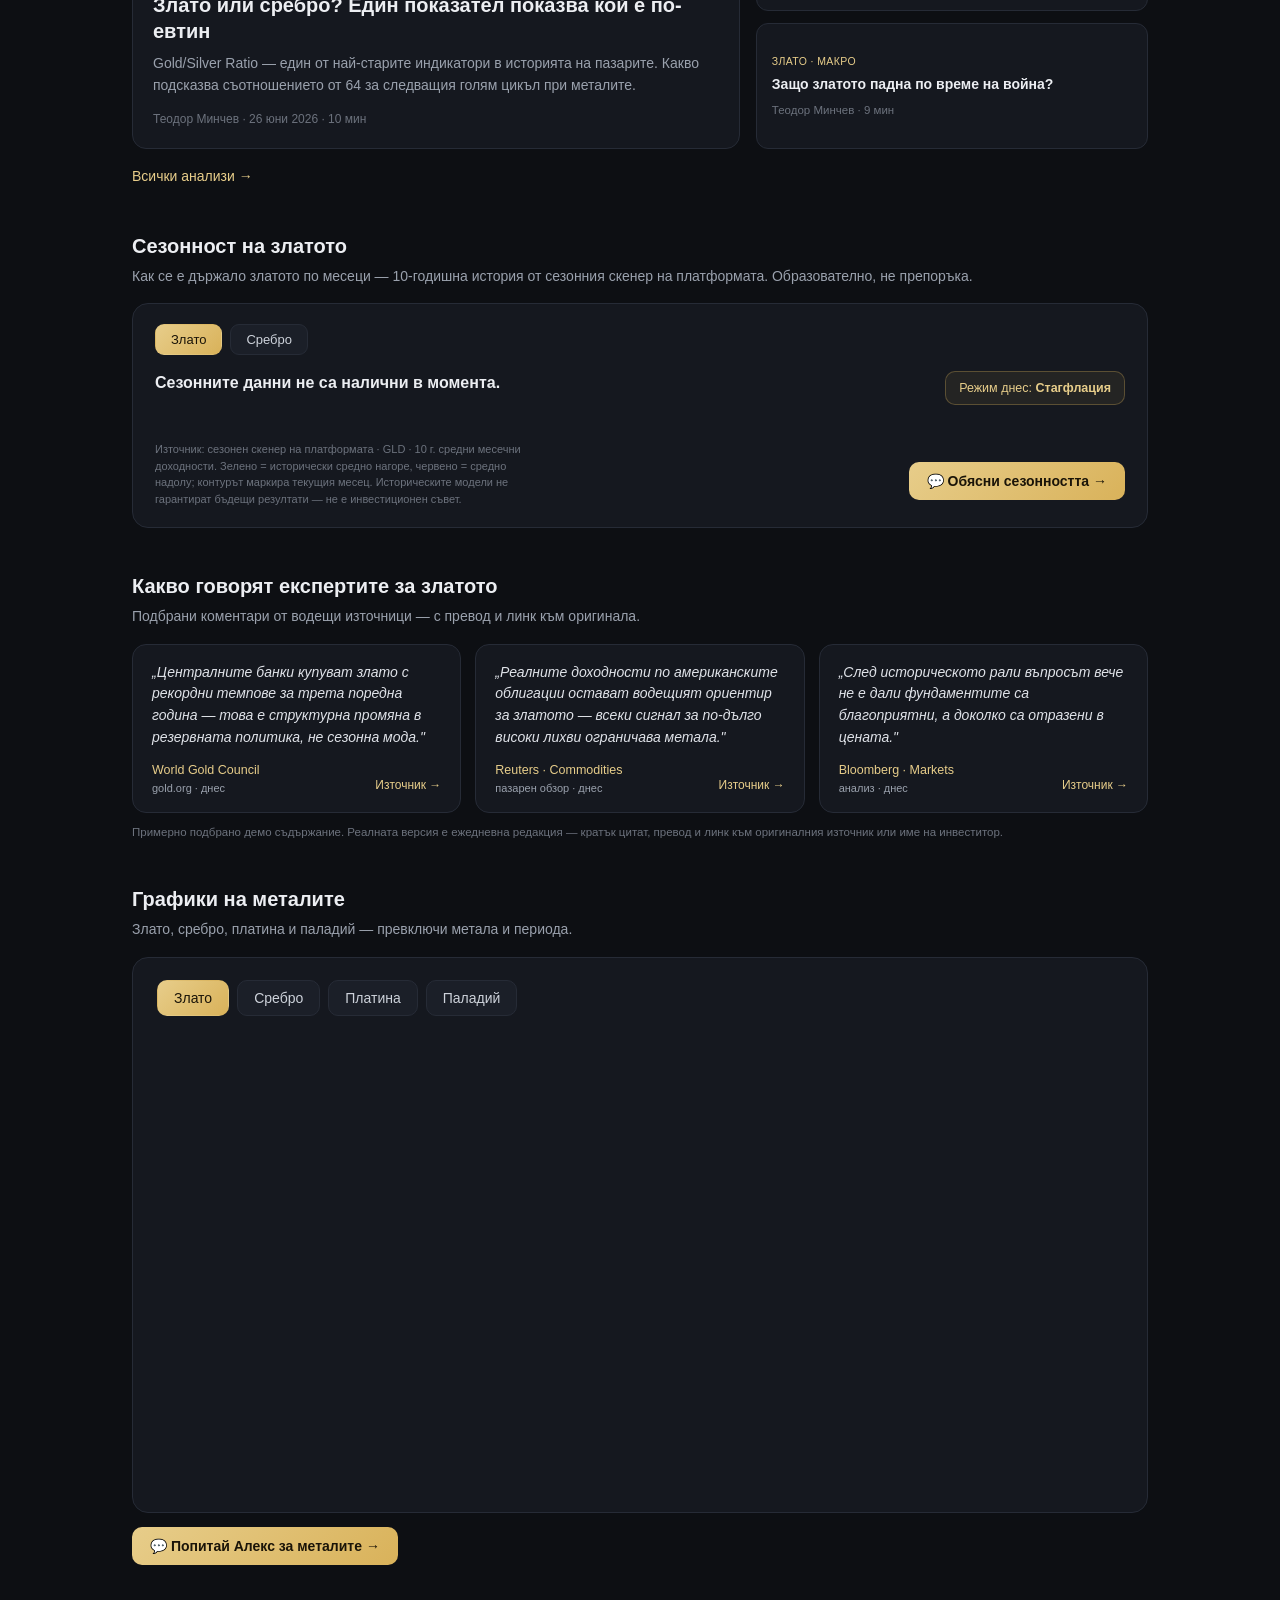
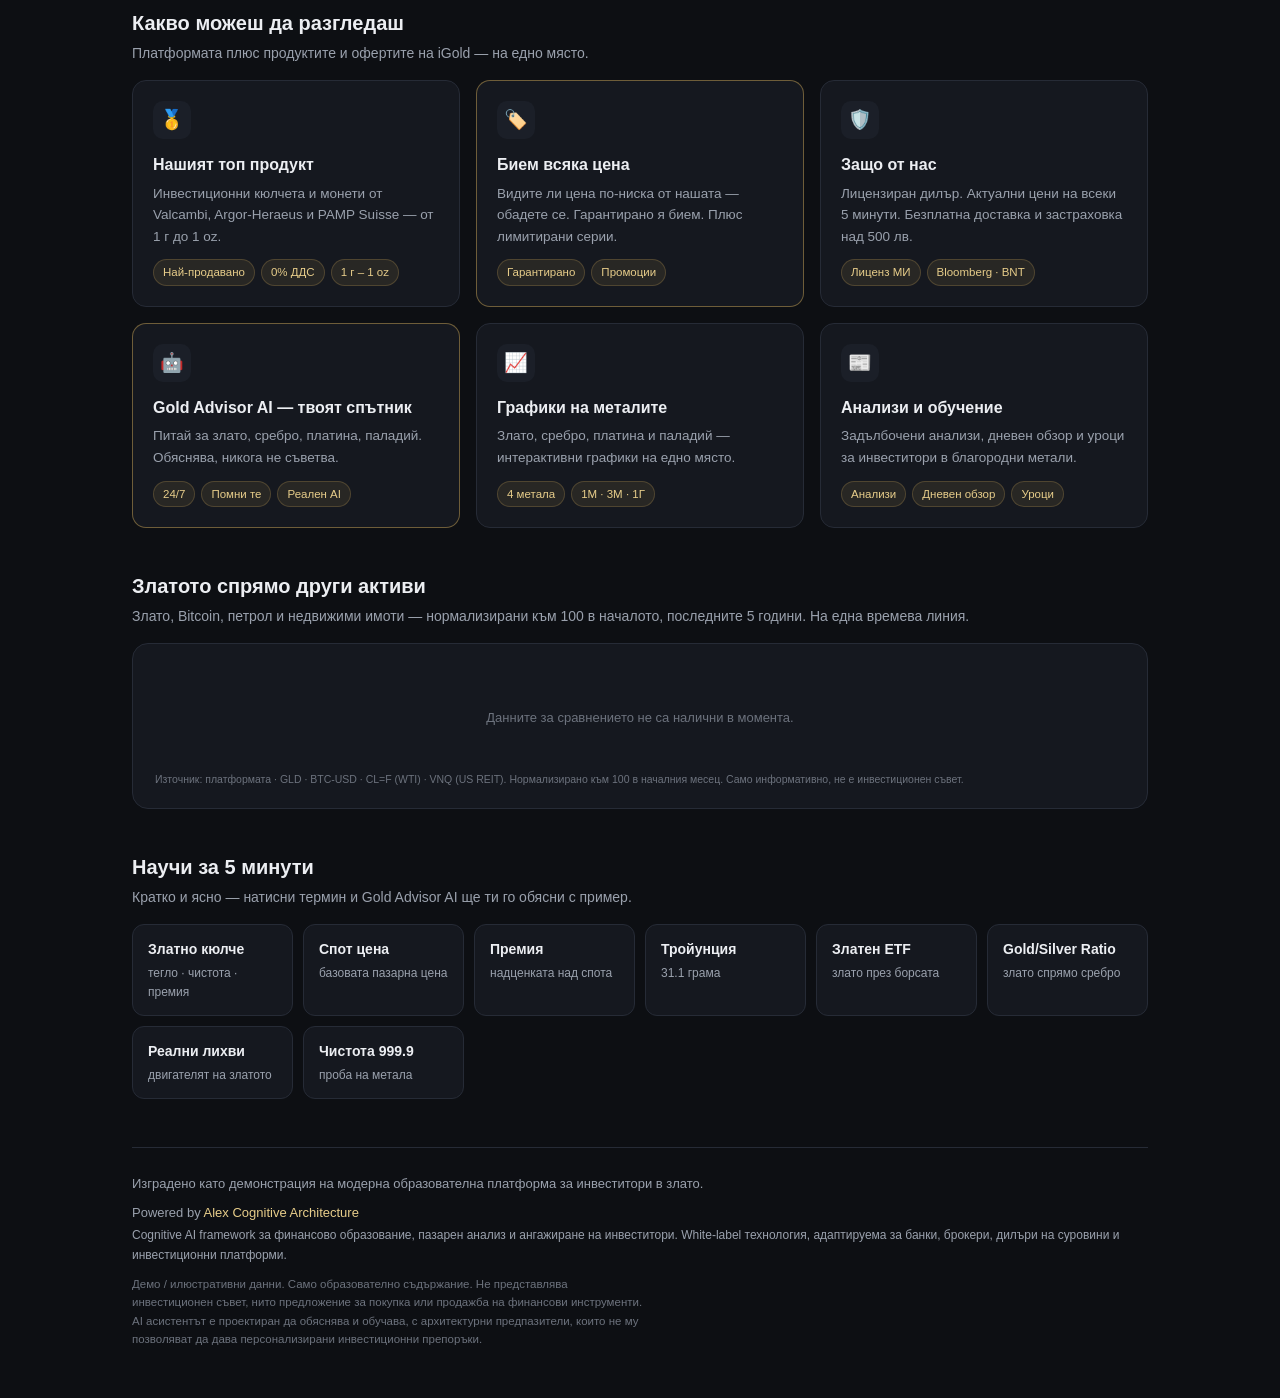
==== commit f7c64b6c: "feat(brief): lead the daily brief with a hero image banner The brief opened straight into text with " ====
--- a/index.html
+++ b/index.html
@@ -41,7 +41,14 @@
   /* daily brief — consolidated luxury card */
   .brief{position:relative;margin-top:14px;border:1px solid #30333f;border-radius:18px;padding:26px 28px;overflow:hidden;
     background:radial-gradient(135% 130% at 0% 0%, rgba(217,178,90,.11), rgba(21,24,31,.6) 50%), var(--panel)}
-  .brief::before{content:"";position:absolute;top:0;left:0;right:0;height:2px;background:linear-gradient(90deg,var(--gold) 0%,rgba(217,178,90,.15) 45%,transparent 80%)}
+  .brief::before{content:"";position:absolute;top:0;left:0;right:0;height:2px;z-index:3;background:linear-gradient(90deg,var(--gold) 0%,rgba(217,178,90,.15) 45%,transparent 80%)}
+  .bhero{position:relative;margin:-26px -28px 24px;min-height:208px;overflow:hidden;display:flex;align-items:flex-end;
+    background:#13161d url('assets/img/hero-gold-silver.png') center/cover no-repeat}
+  .bhero::before{content:"";position:absolute;inset:0;background:linear-gradient(180deg,rgba(13,15,19,.10) 0%,rgba(13,15,19,.34) 48%,rgba(13,15,19,.93) 100%)}
+  .bhero-cap{position:relative;padding:22px 28px 20px;max-width:80%}
+  .bhero-cap .bkick{margin-bottom:9px}
+  .bhero-cap h3{font-size:23px;font-weight:600;line-height:1.26;letter-spacing:-.2px;text-shadow:0 2px 14px rgba(0,0,0,.65)}
+  @media(max-width:560px){.bhero{min-height:170px;margin:-26px -28px 22px}.bhero-cap{max-width:100%;padding:18px 22px 16px}.bhero-cap h3{font-size:19px}}
   .bgrid{display:grid;grid-template-columns:1.5fr 1fr;gap:26px;align-items:stretch}
   @media(max-width:760px){.bgrid{grid-template-columns:1fr}}
   .bkick{font-size:11.5px;color:var(--gold2);letter-spacing:1px;text-transform:uppercase;margin-bottom:11px}
@@ -304,10 +311,14 @@
   </div>
 
   <div class="brief">
+    <div class="bhero">
+      <div class="bhero-cap">
+        <div class="bkick">Дневен обзор · 26 юни 2026</div>
+        <h3>Златото се задържа около $4000 — но дали пазарът вече е калкулирал всички добри новини?</h3>
+      </div>
+    </div>
     <div class="bgrid">
       <div class="breview">
-        <div class="bkick">Дневен обзор · 26 юни 2026</div>
-        <h3>Златото се задържа около $4000 — но дали пазарът вече е калкулирал всички добри новини?</h3>
         <p>След няколко волатилни сесии цената се стабилизира близо до психологическата граница от 4000 долара. По-слабите данни за инфлацията намалиха вероятността за ново повишение на лихвите, а доходността по облигациите се понижи — традиционна подкрепа за метала.</p>
         <p>Истинският въпрос обаче не е в едно число. След историческото рали златото навлиза във фаза, в която добрите новини носят все по-ограничен възходящ потенциал — а голяма част от позитивния сценарий вече е в цената.</p>
         <a class="rm" href="articles/zlato-4000-kalkulirano.html">Прочети целия обзор →</a>
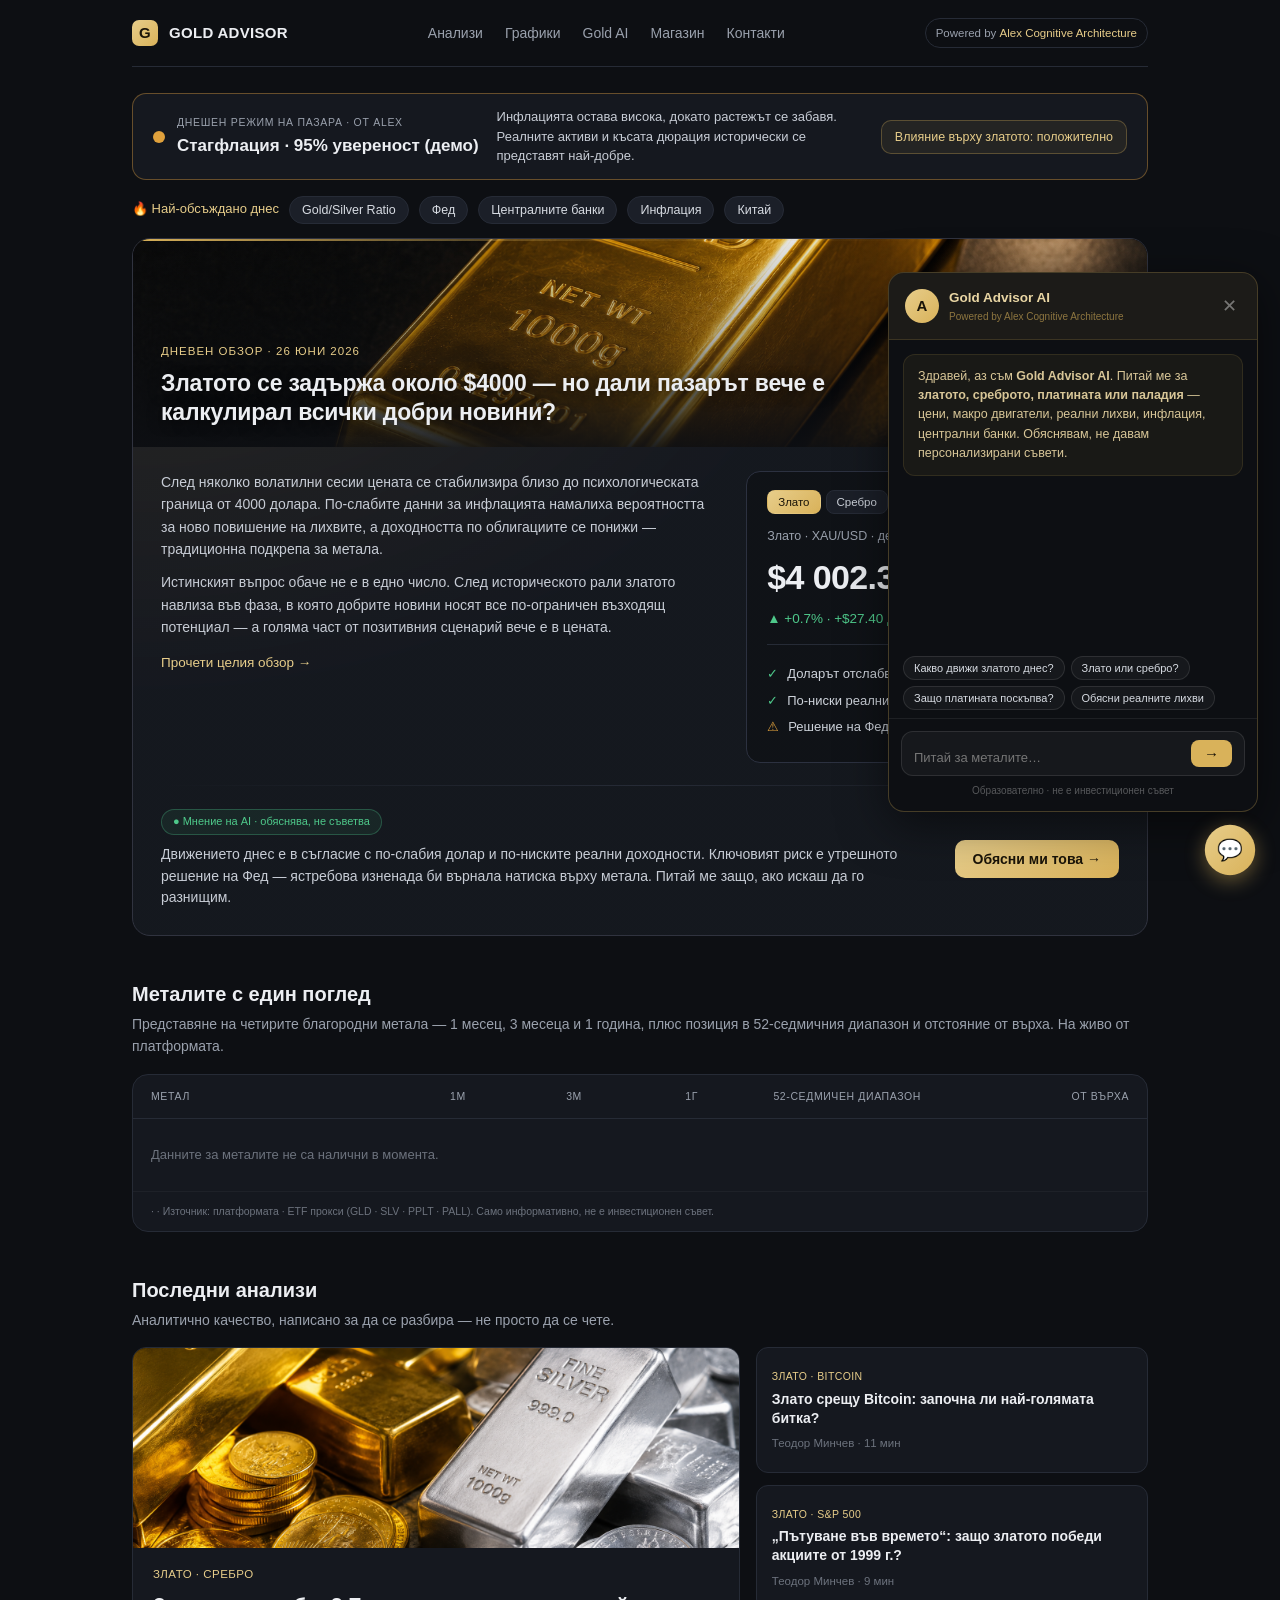
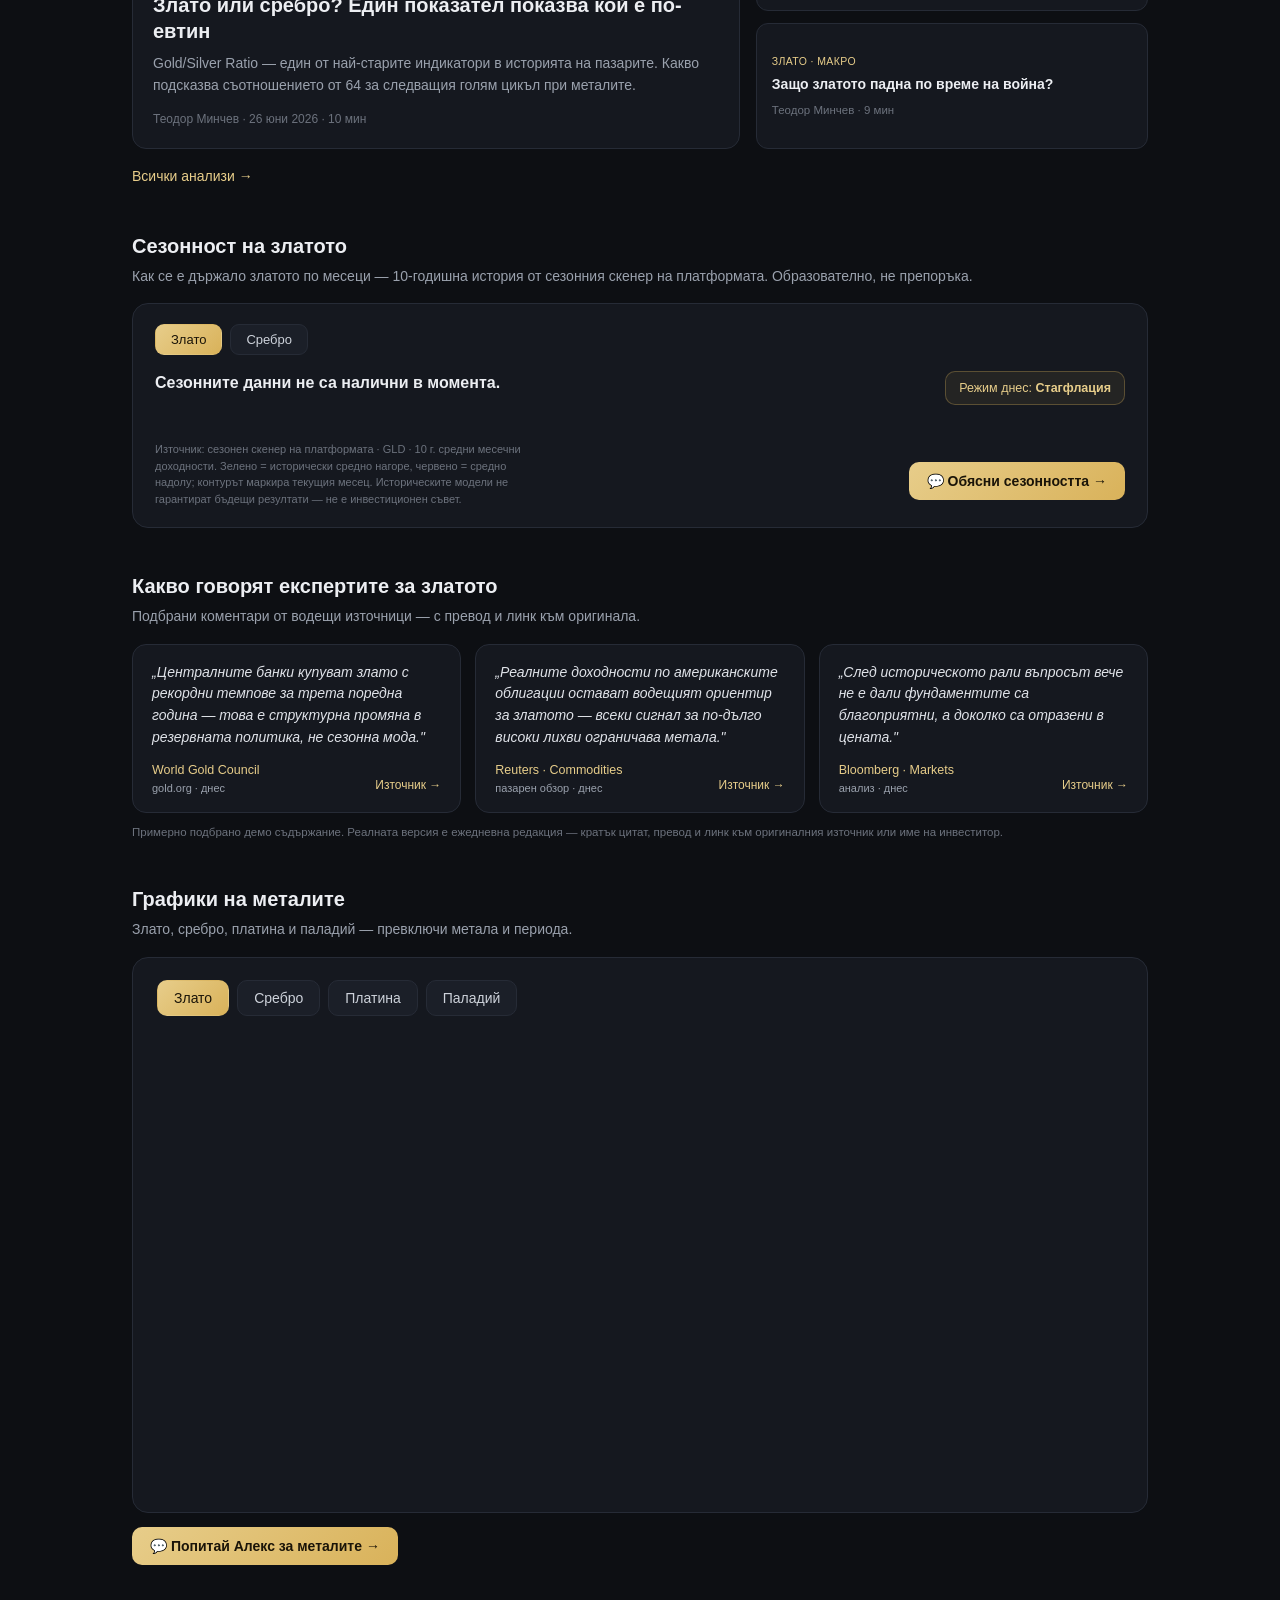
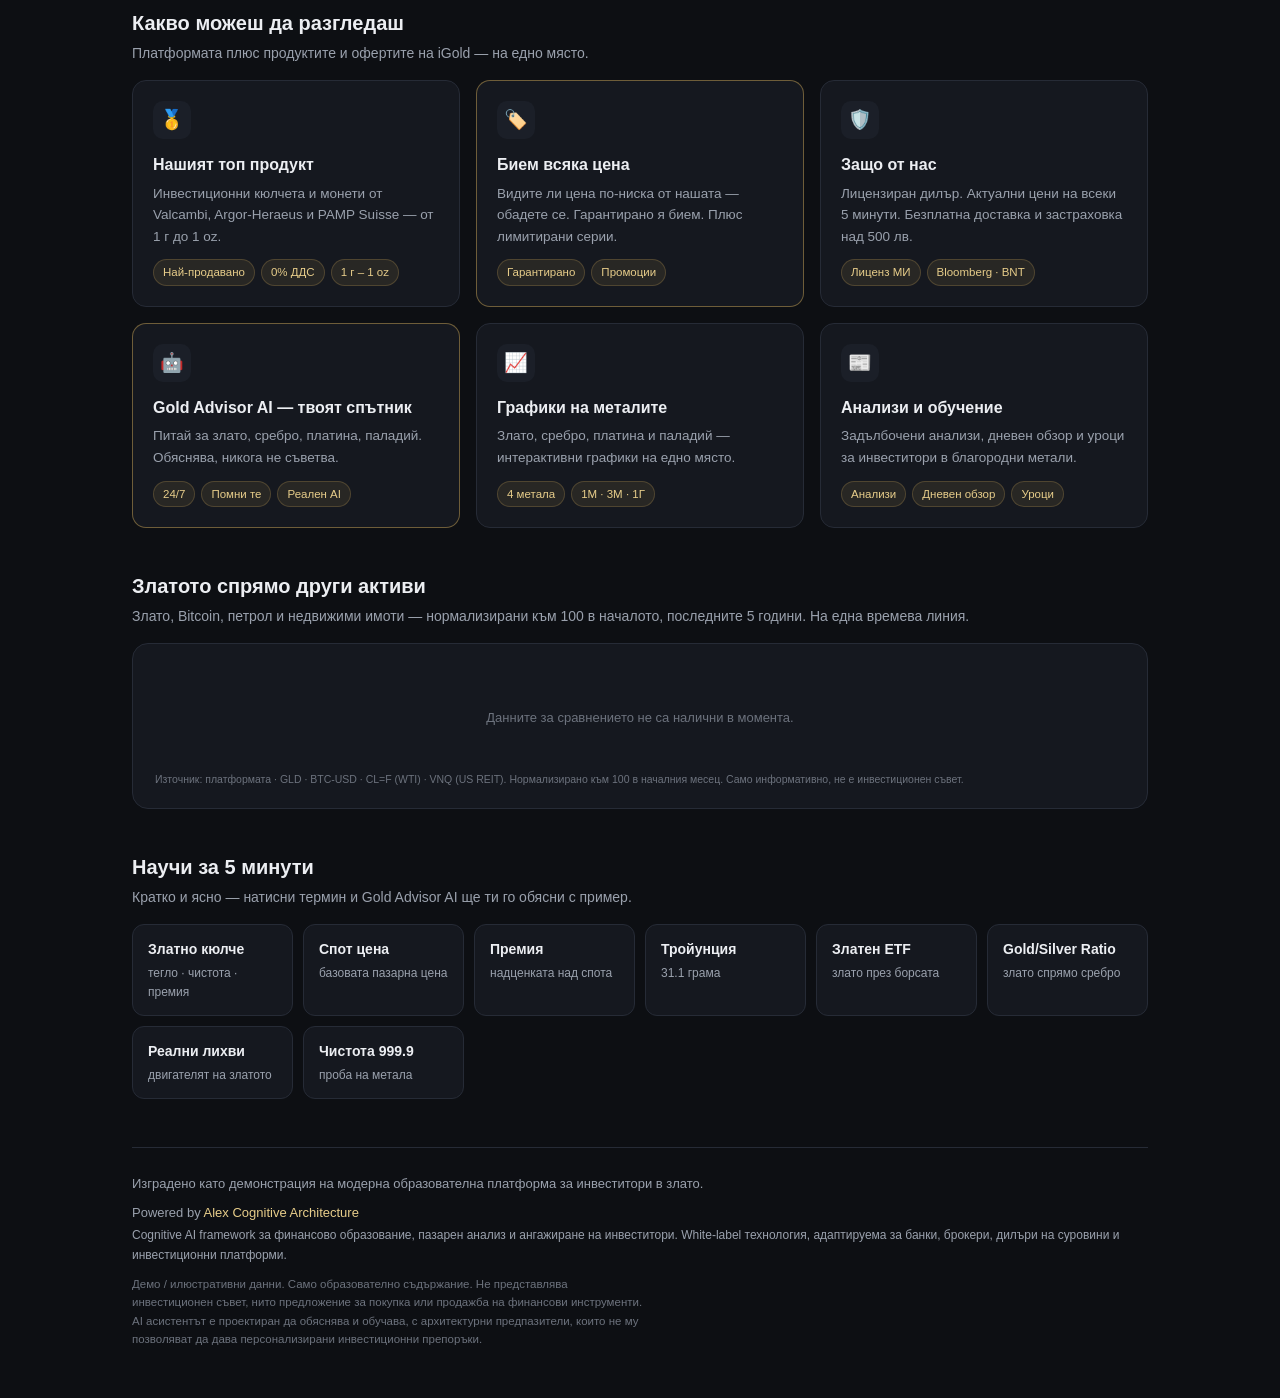
==== commit 1741939c: "feat(brief): use dedicated gold-bar image for the hero banner Swap the reused gold/silver hero for a" ====
--- a/index.html
+++ b/index.html
@@ -43,7 +43,7 @@
     background:radial-gradient(135% 130% at 0% 0%, rgba(217,178,90,.11), rgba(21,24,31,.6) 50%), var(--panel)}
   .brief::before{content:"";position:absolute;top:0;left:0;right:0;height:2px;z-index:3;background:linear-gradient(90deg,var(--gold) 0%,rgba(217,178,90,.15) 45%,transparent 80%)}
   .bhero{position:relative;margin:-26px -28px 24px;min-height:208px;overflow:hidden;display:flex;align-items:flex-end;
-    background:#13161d url('assets/img/hero-gold-silver.png') center/cover no-repeat}
+    background:#0b0c0f url('assets/img/brief-gold.png') center/cover no-repeat}
   .bhero::before{content:"";position:absolute;inset:0;background:linear-gradient(180deg,rgba(13,15,19,.10) 0%,rgba(13,15,19,.34) 48%,rgba(13,15,19,.93) 100%)}
   .bhero-cap{position:relative;padding:22px 28px 20px;max-width:80%}
   .bhero-cap .bkick{margin-bottom:9px}
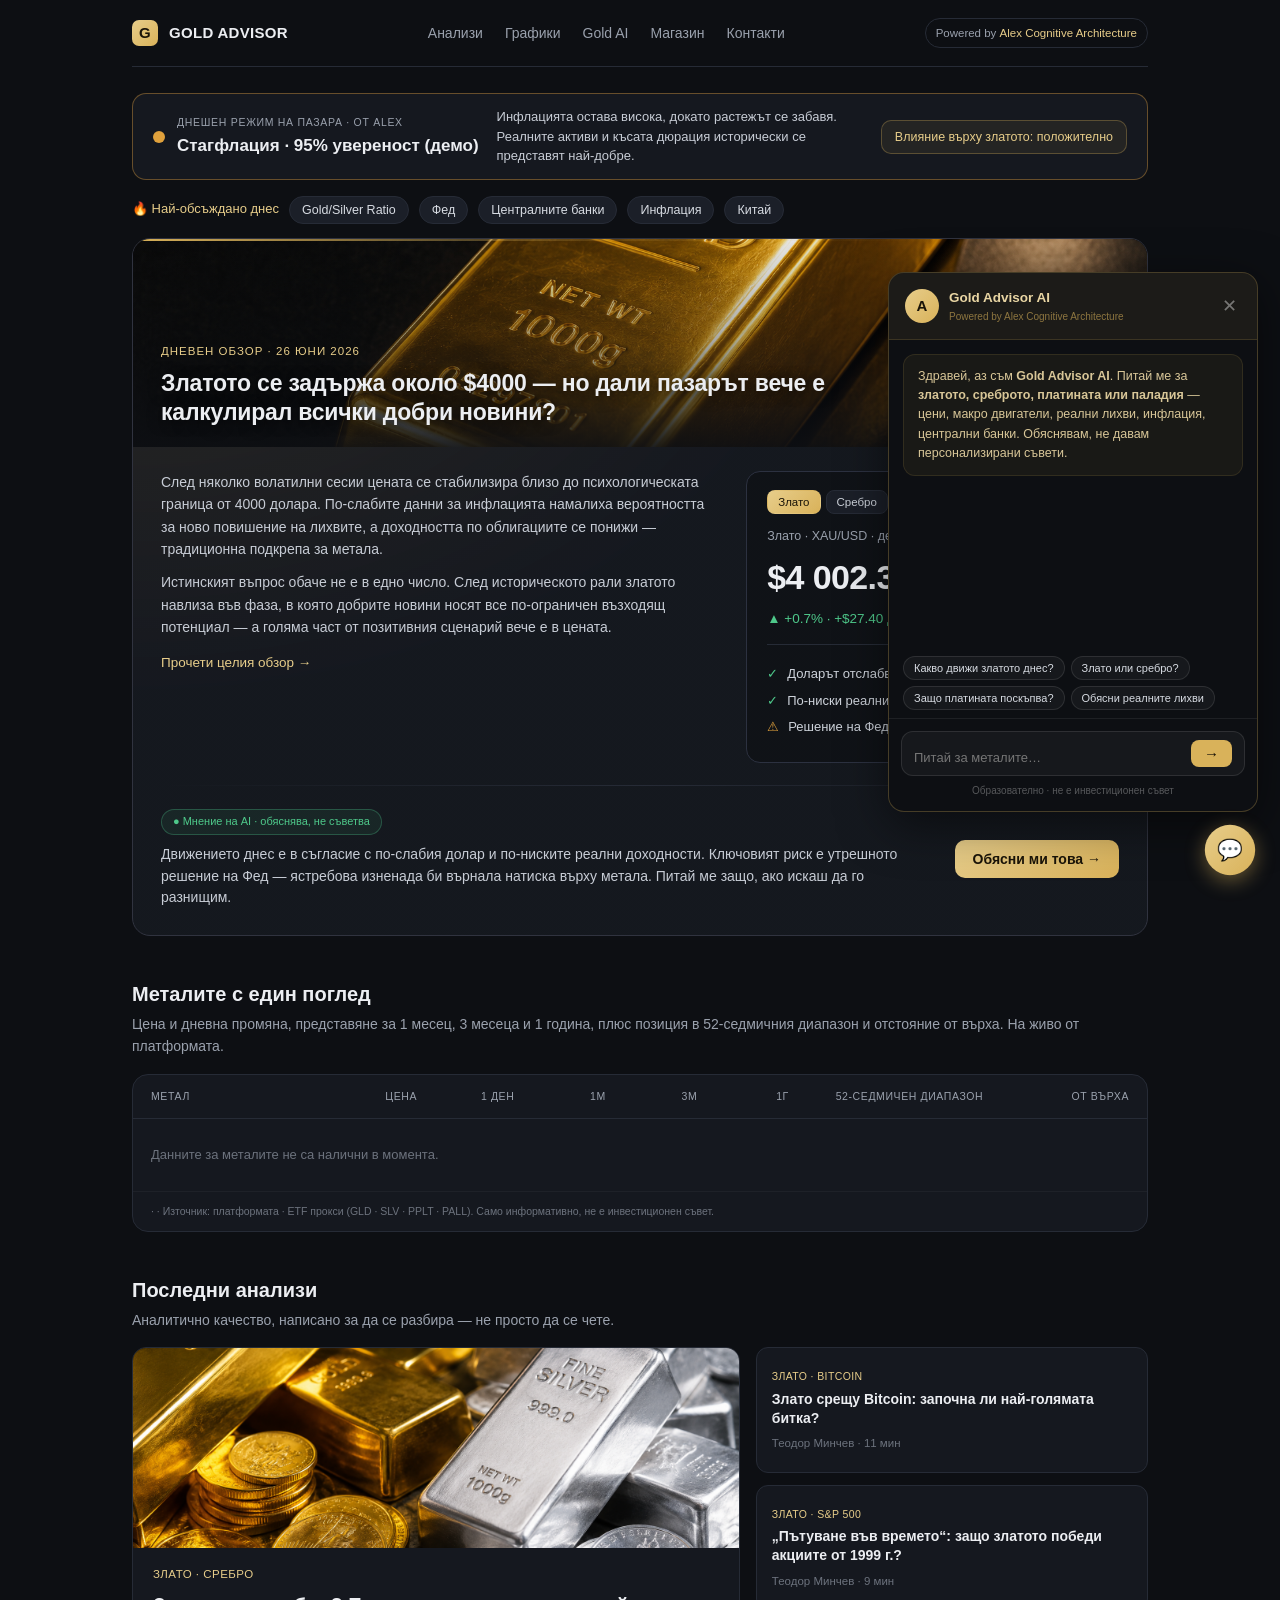
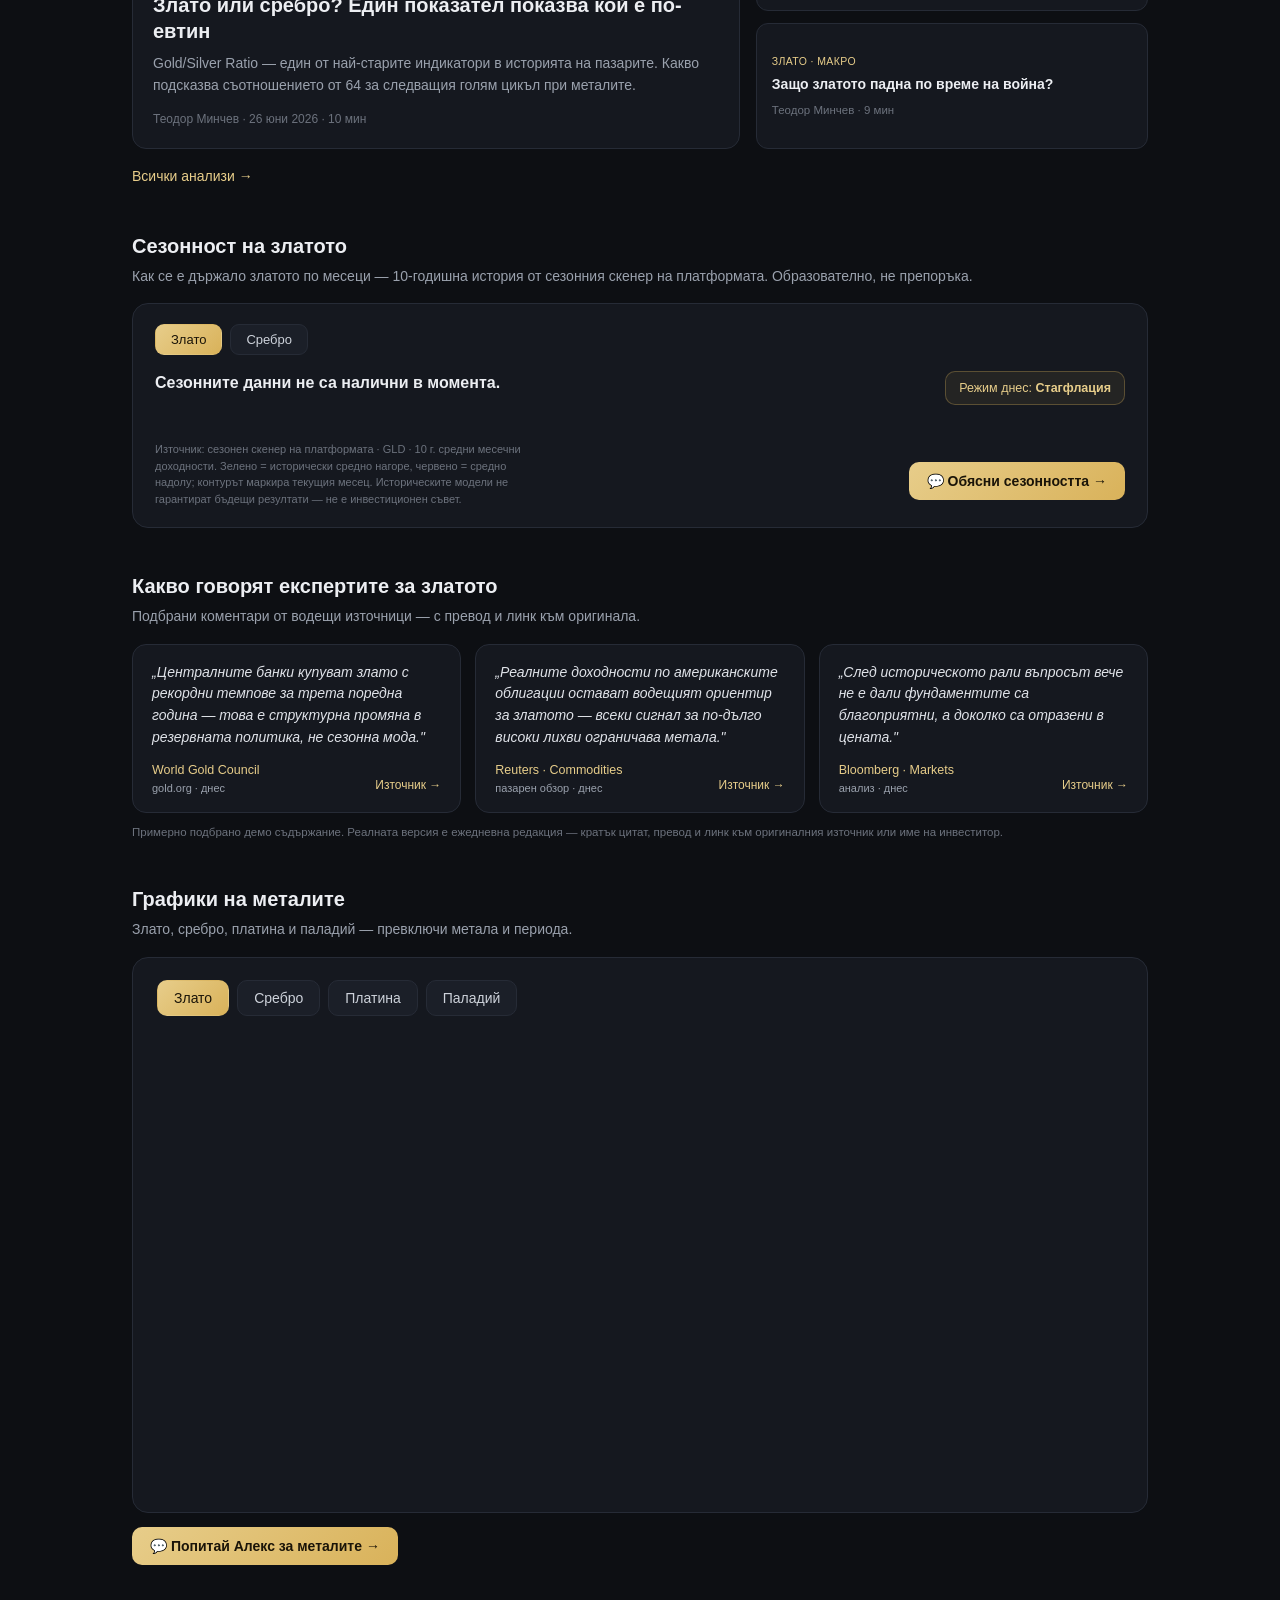
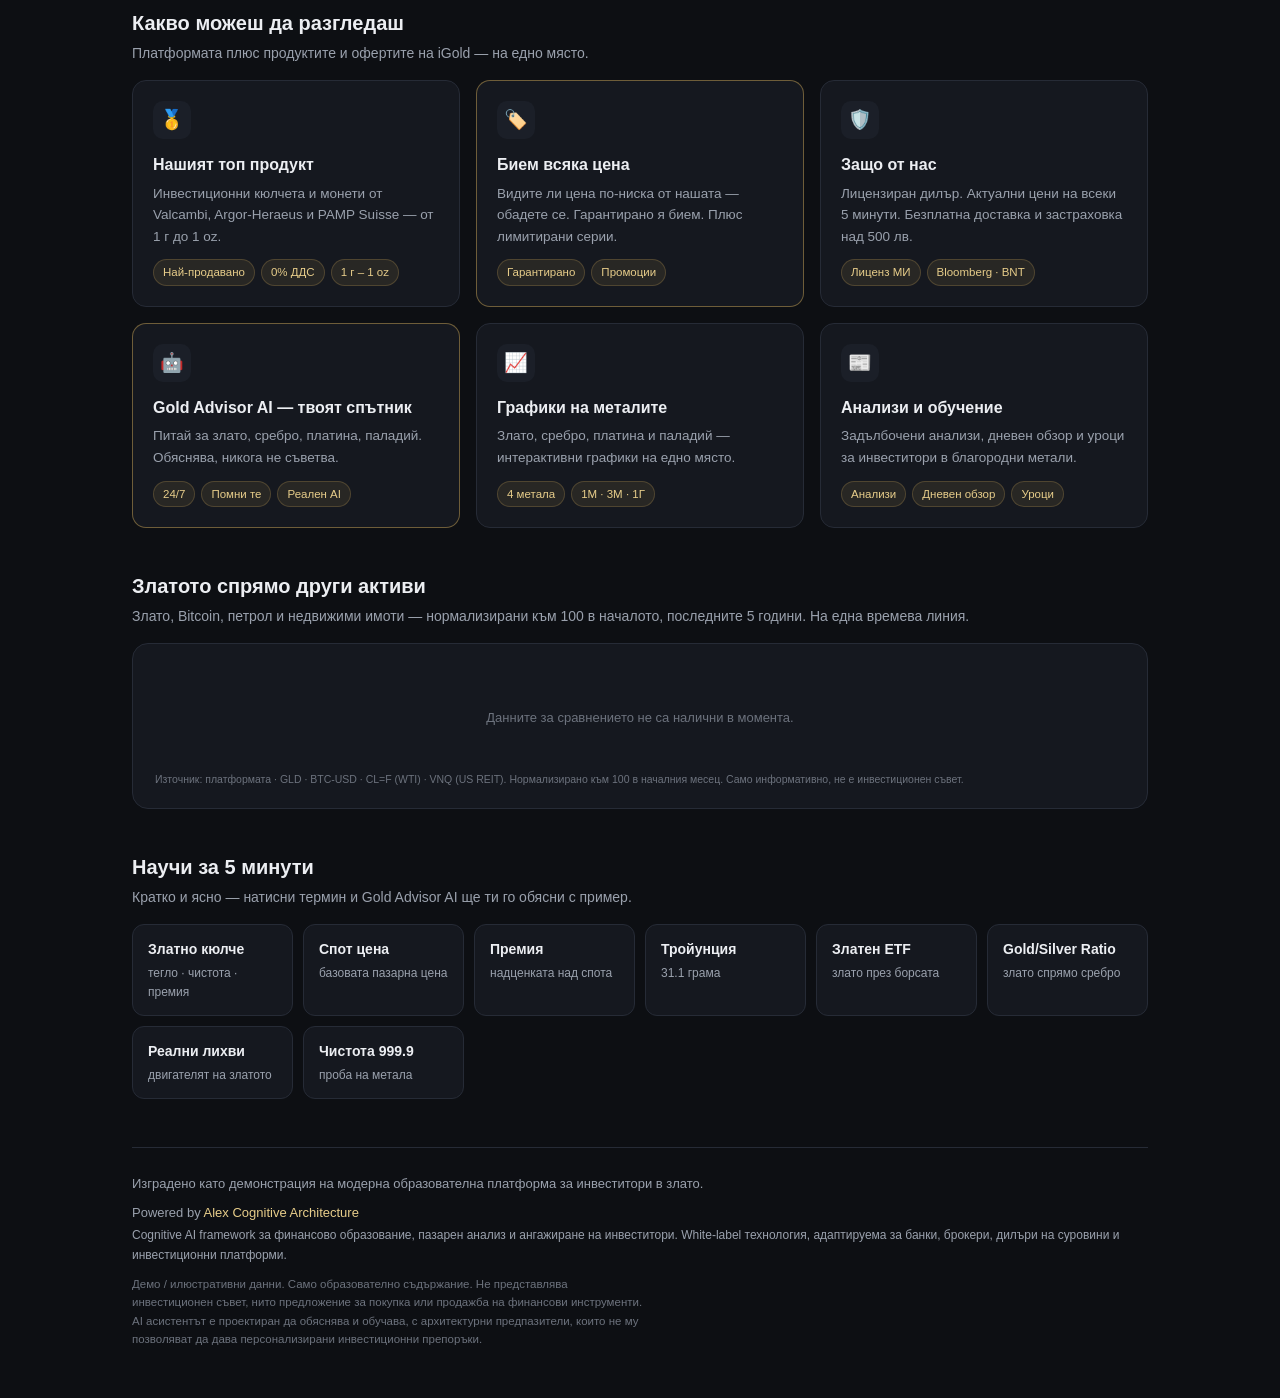
==== commit ff88c672: "feat(home): metals table now leads with price + 1-day change Add Цена (real metal spot from futures)" ====
--- a/index.html
+++ b/index.html
@@ -123,7 +123,8 @@
   @media(max-width:560px){.snorm-stats b{font-size:15px}}
   /* metals at-a-glance table */
   .mtable{background:var(--panel);border:1px solid var(--line);border-radius:16px;margin-top:6px;overflow-x:auto}
-  .mt-head,.mt-row{display:grid;grid-template-columns:1.5fr .8fr .8fr .8fr 2.1fr 1fr;align-items:center;gap:10px;padding:13px 18px;min-width:640px}
+  .mt-head,.mt-row{display:grid;grid-template-columns:1.25fr .95fr .75fr .7fr .7fr .7fr 1.9fr .85fr;align-items:center;gap:10px;padding:13px 18px;min-width:780px}
+  .mt-price{color:var(--text)}
   .mt-head{font-size:10.5px;color:var(--muted);text-transform:uppercase;letter-spacing:.6px;border-bottom:1px solid var(--line)}
   .mt-head>div{text-align:right}.mt-head .mt-h-name{text-align:left}.mt-head .mt-h-range{text-align:center}
   .mt-row{border-bottom:1px solid rgba(255,255,255,.04);cursor:pointer}
@@ -350,10 +351,11 @@
     </div>
   </div>
 
-  <div class="sechead" id="metals"><h2>Металите с един поглед</h2><p>Представяне на четирите благородни метала — 1 месец, 3 месеца и 1 година, плюс позиция в 52-седмичния диапазон и отстояние от върха. На живо от платформата.</p></div>
+  <div class="sechead" id="metals"><h2>Металите с един поглед</h2><p>Цена и дневна промяна, представяне за 1 месец, 3 месеца и 1 година, плюс позиция в 52-седмичния диапазон и отстояние от върха. На живо от платформата.</p></div>
   <div class="mtable">
     <div class="mt-head">
       <div class="mt-h-name">Метал</div>
+      <div>Цена</div><div>1 ден</div>
       <div>1М</div><div>3М</div><div>1Г</div>
       <div class="mt-h-range">52-седмичен диапазон</div>
       <div>От върха</div>
@@ -650,6 +652,11 @@
       var cls=v>0?'mt-up':(v<0?'mt-down':'mt-mut');
       return '<div class="mt-val '+cls+'">'+(v>0?'+':'')+v.toFixed(1)+'%</div>';
     }
+    function priceCell(p){
+      if(typeof p!=='number') return '<div class="mt-val mt-mut">—</div>';
+      var s=(p>=100)?Math.round(p).toString().replace(/\B(?=(\d{3})+(?!\d))/g,' '):p.toFixed(1);
+      return '<div class="mt-val mt-price">$'+s+'</div>';
+    }
     function render(d){
       DATA=d;
       var metals=(d&&d.metals)||[];
@@ -662,7 +669,7 @@
         var fh=(typeof m.from_high==='number')?m.from_high:null;
         html+='<div class="mt-row" data-key="'+m.key+'">'
           +'<div class="mt-name"><b>'+m.name+'</b><span class="mt-hint">детайли ›</span></div>'
-          +cell(m.r1m)+cell(m.r3m)+cell(m.r1y)
+          +priceCell(m.price)+cell(m.r1d)+cell(m.r1m)+cell(m.r3m)+cell(m.r1y)
           +'<div class="mt-range-cell"><div class="mt-track"><div class="mt-dot" style="left:'+pos+'%"></div></div>'
             +'<div class="mt-ends"><span>52с. дъно</span><span>52с. връх</span></div></div>'
           +(fh===null?'<div class="mt-fromhi mt-mut">—</div>':'<div class="mt-fromhi '+(fh<-0.1?'mt-down':'mt-mut')+'">'+fh.toFixed(1)+'%</div>')
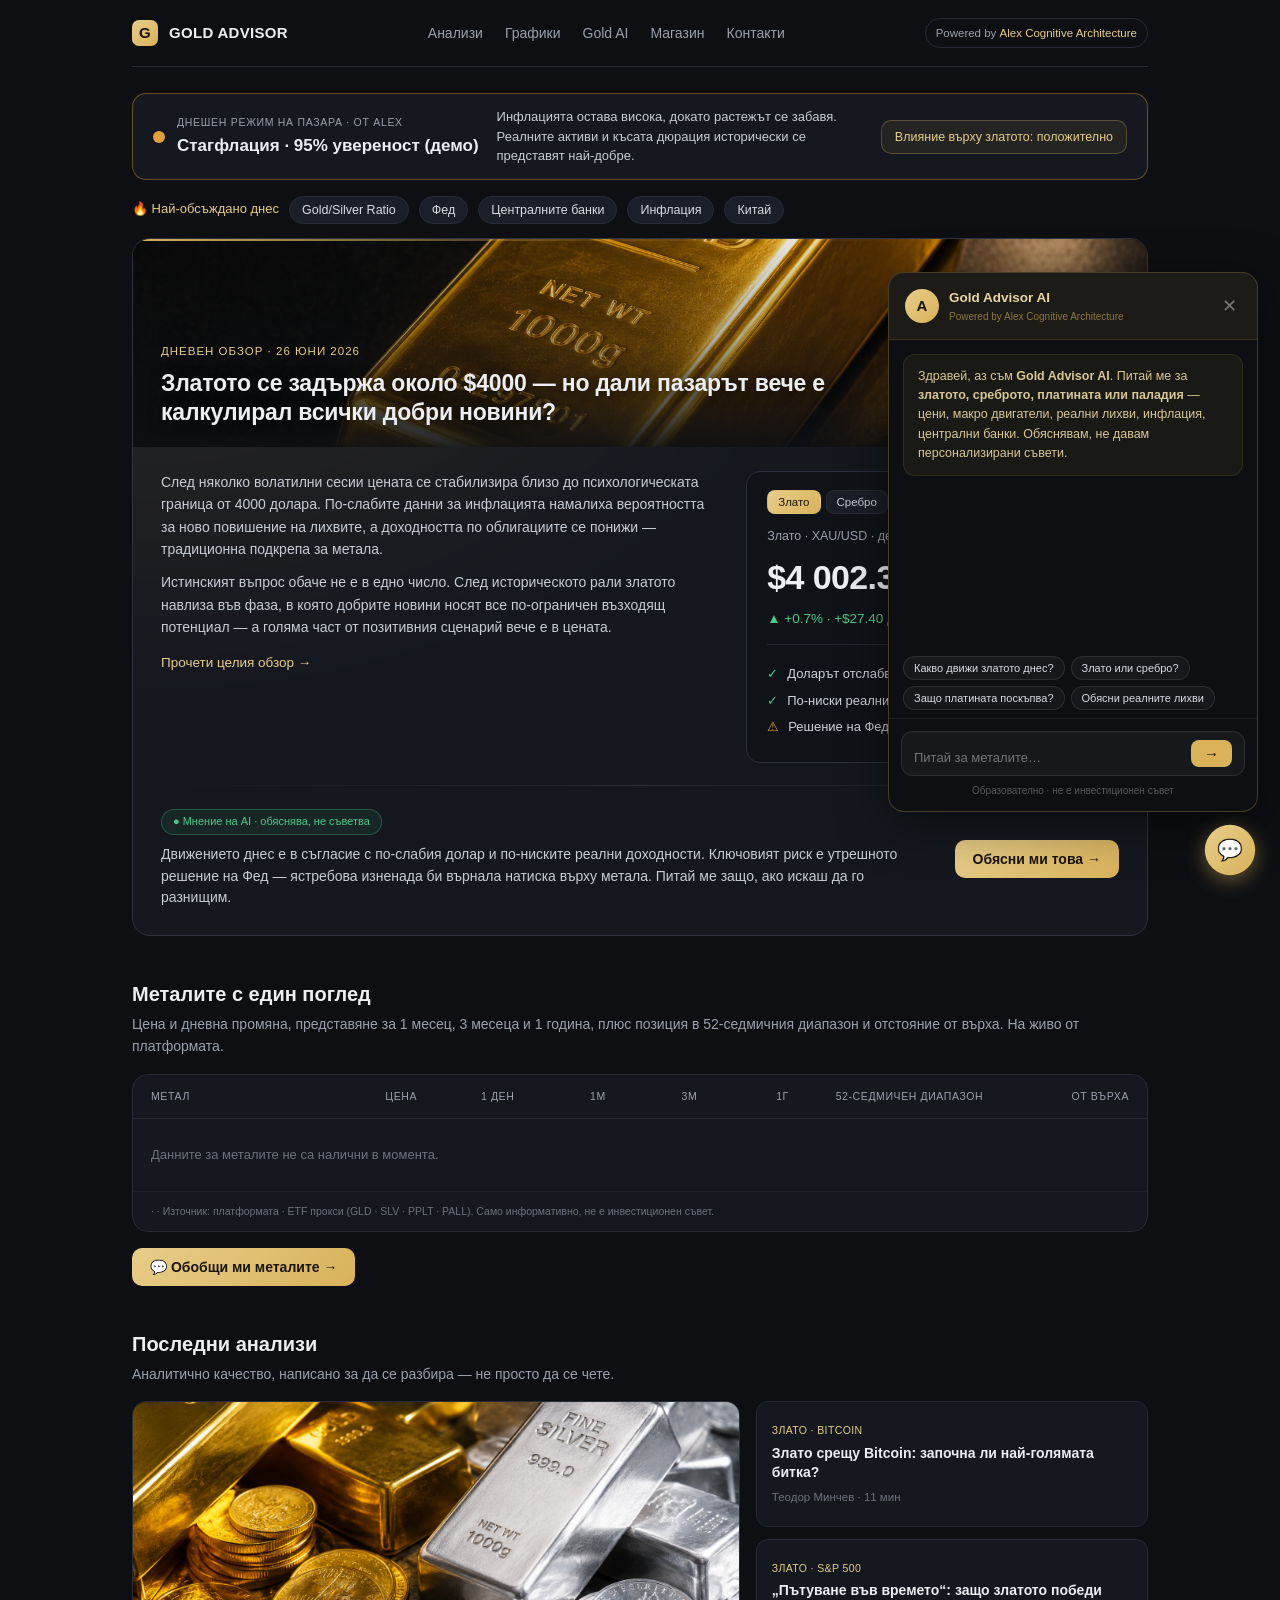
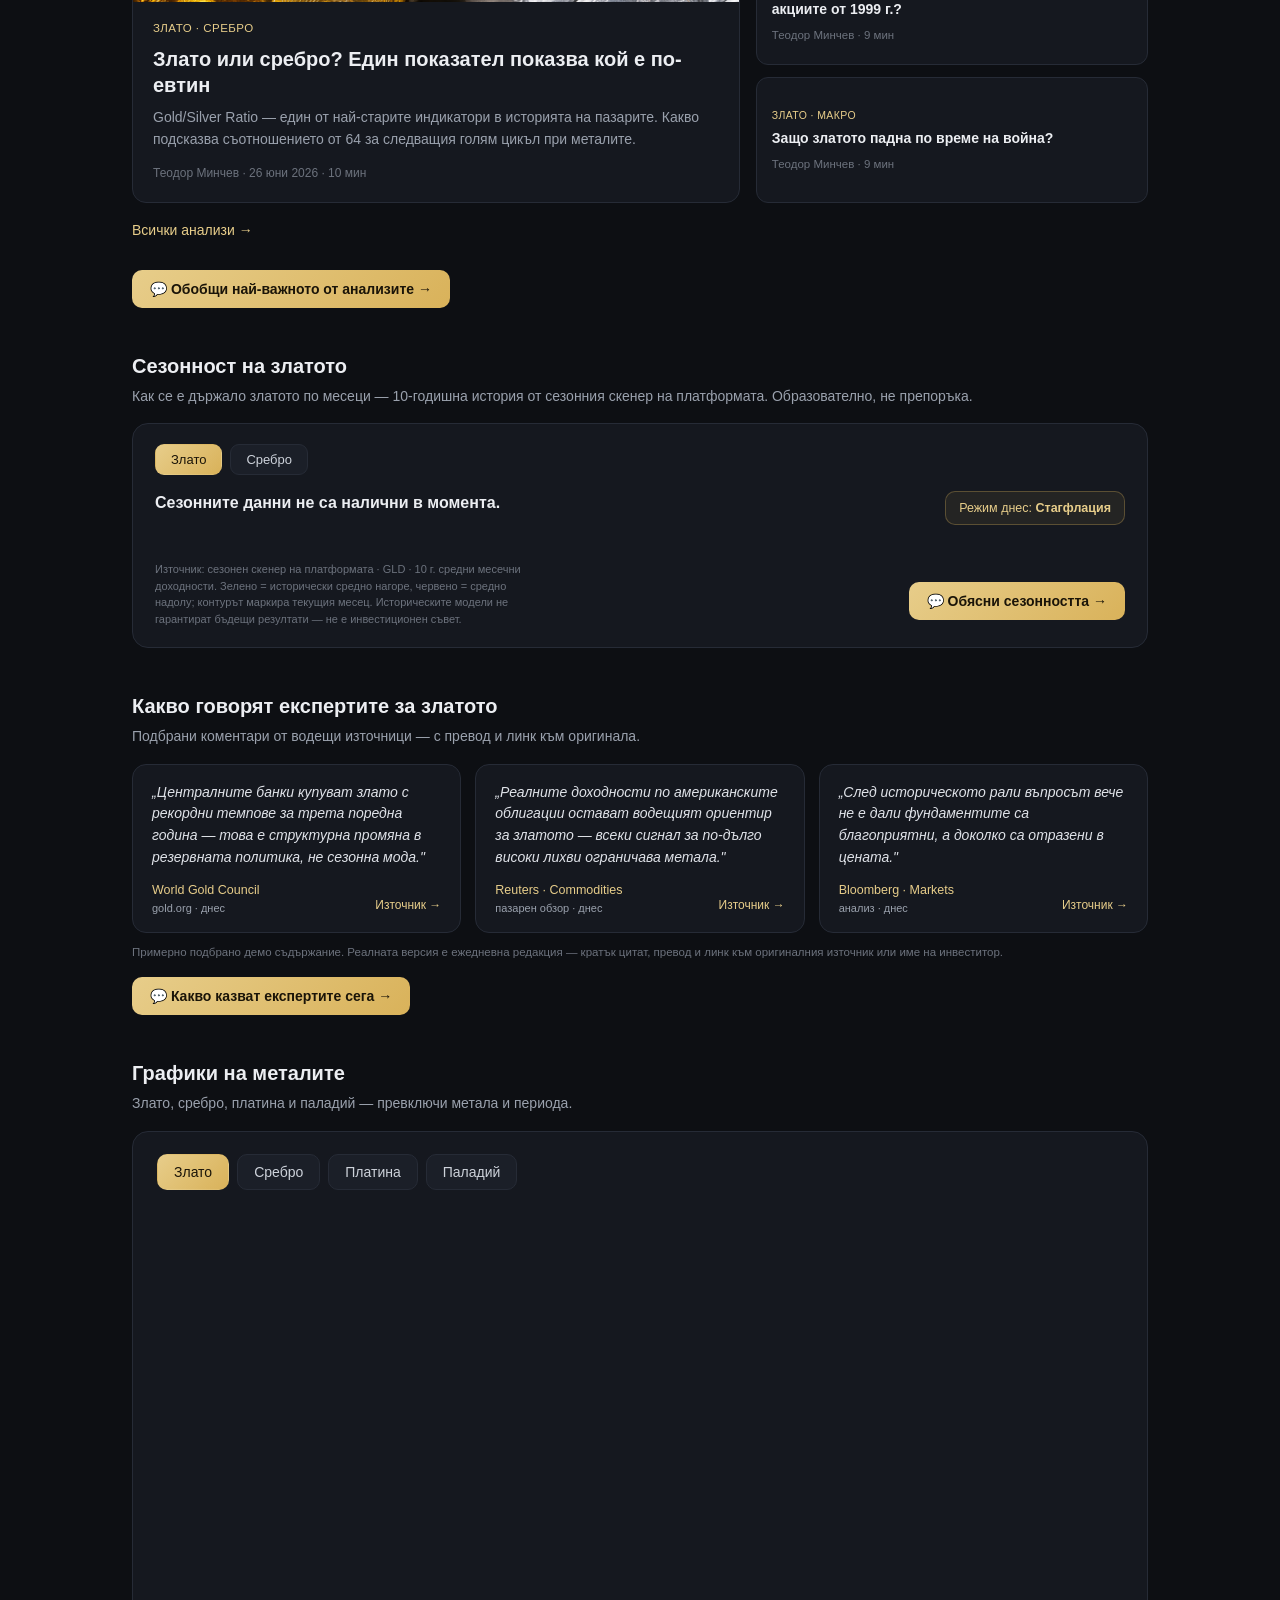
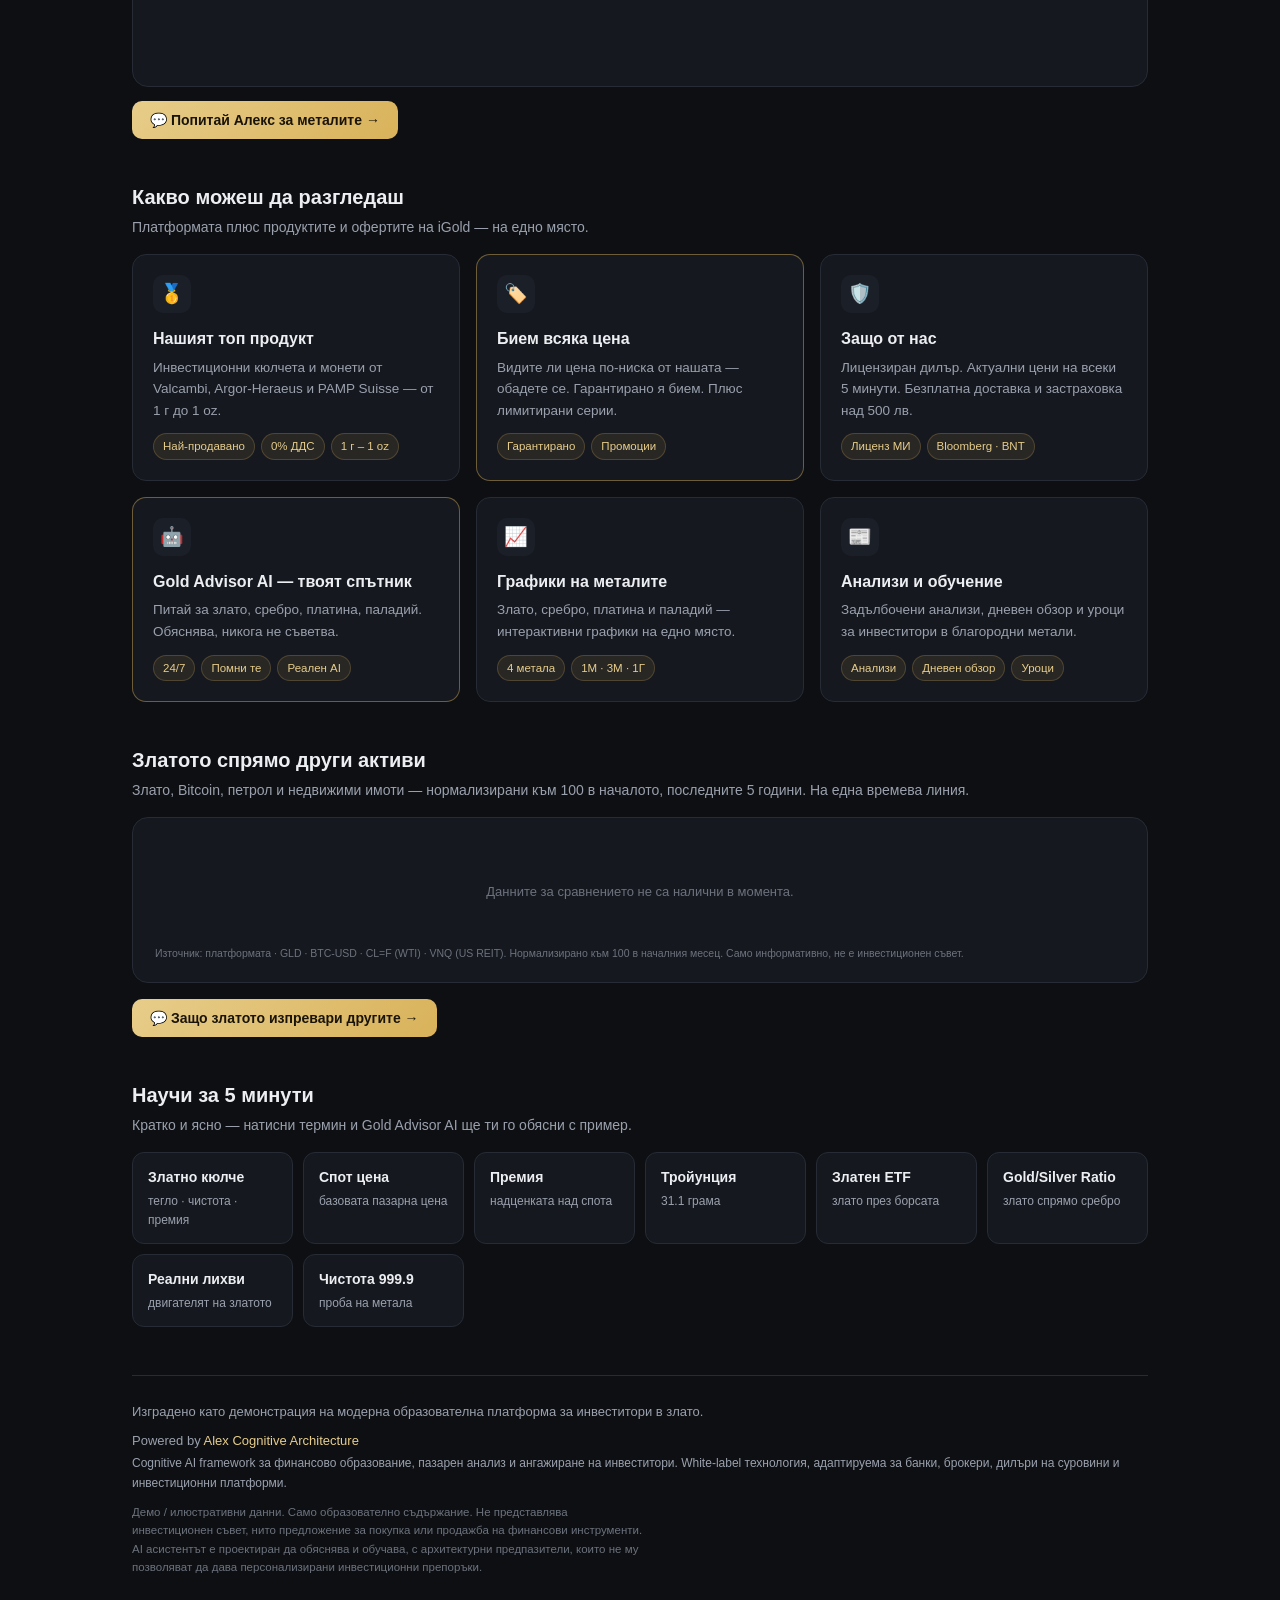
==== commit dd755bde: "feat(home): contextual 'Ask Alex' CTA under every section Add Ask-Alex buttons under the metals tabl" ====
--- a/index.html
+++ b/index.html
@@ -363,6 +363,7 @@
     <div id="mt-rows"><div class="mt-loading">Зарежда данните за металите…</div></div>
     <div class="mt-foot"><span id="mt-asof">·</span> · Източник: платформата · ETF прокси (GLD · SLV · PPLT · PALL). Само информативно, не е инвестиционен съвет.</div>
   </div>
+  <button class="btn" onclick="window.alexAsk&&window.alexAsk('Погледни четирите благородни метала — злато, сребро, платина и паладий. Кой се представя най-добре и кой най-зле в момента и какво стои зад разликите? Обясни ми простичко.')" style="margin-top:16px">💬 Обобщи ми металите →</button>
 
   <div class="sechead" id="analysis"><h2>Последни анализи</h2><p>Аналитично качество, написано за да се разбира — не просто да се чете.</p></div>
   <div class="latest">
@@ -382,6 +383,7 @@
     </div>
   </div>
   <a class="alllink" href="blog.html">Всички анализи →</a>
+  <div style="margin-top:14px"><button class="btn" onclick="window.alexAsk&&window.alexAsk('Обобщи ми накратко най-важните теми в анализа на златото точно сега — съотношението злато/сребро, ралито към $4000, златото срещу Bitcoin и историята с лихвите и войните. Кое е най-съществено за инвеститор днес?')">💬 Обобщи най-важното от анализите →</button></div>
 
   <div class="sechead" id="seasonality"><h2>Сезонност на златото</h2><p>Как се е държало златото по месеци — 10-годишна история от сезонния скенер на платформата. Образователно, не препоръка.</p></div>
   <div class="season">
@@ -420,6 +422,7 @@
     </a>
   </div>
   <div style="font-size:11.5px;color:#6c727d;margin:10px 0 0">Примерно подбрано демо съдържание. Реалната версия е ежедневна редакция — кратък цитат, превод и линк към оригиналния източник или име на инвеститор.</div>
+  <button class="btn" onclick="window.alexAsk&&window.alexAsk('Какво казват водещи анализатори и институции за златото точно сега? Намери актуални мнения от новините (Reuters, Bloomberg, World Gold Council и др.), обобщи ги накратко и цитирай източниците. Какъв е консенсусът и къде се разминават мненията?')" style="margin-top:16px">💬 Какво казват експертите сега →</button>
 
   <div class="sechead" id="charts"><h2>Графики на металите</h2><p>Злато, сребро, платина и паладий — превключи метала и периода.</p></div>
   <div class="bigchart">
@@ -450,6 +453,7 @@
     <div id="vsa-chart-wrap"><div class="vsa-loading">Зарежда сравнението…</div></div>
     <div class="vsa-foot" id="vsa-foot">Източник: платформата · GLD · BTC-USD · CL=F (WTI) · VNQ (US REIT). Нормализирано към 100 в началния месец. Само информативно, не е инвестиционен съвет.</div>
   </div>
+  <button class="btn" onclick="window.alexAsk&&window.alexAsk('През последните 5 години златото изпревари Bitcoin, петрола и недвижимите имоти. Обясни ми защо — какво движеше всеки от тези активи и какво направи златото толкова силно в този период? Без да ме съветваш какво да правя.')" style="margin-top:16px">💬 Защо златото изпревари другите →</button>
 
   <div class="sechead"><h2>Научи за 5 минути</h2><p>Кратко и ясно — натисни термин и Gold Advisor AI ще ти го обясни с пример.</p></div>
   <div class="glossary">
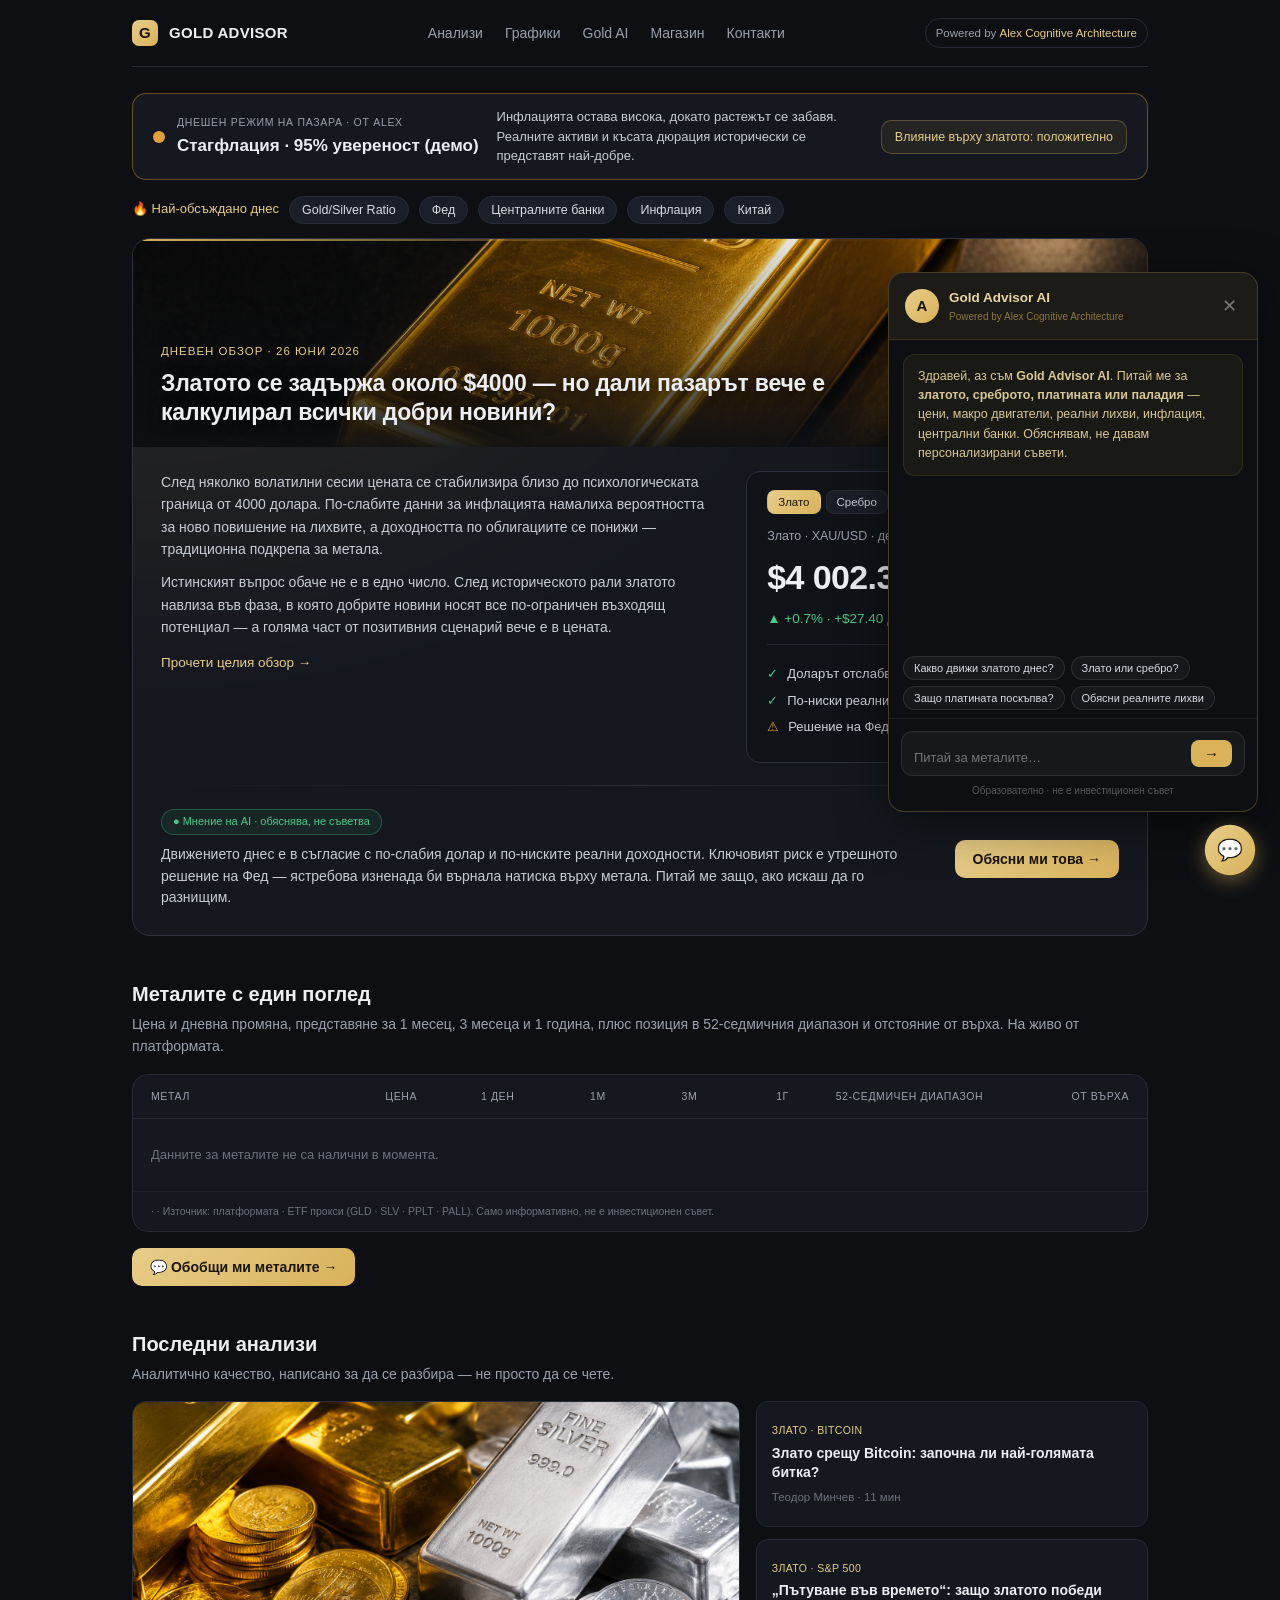
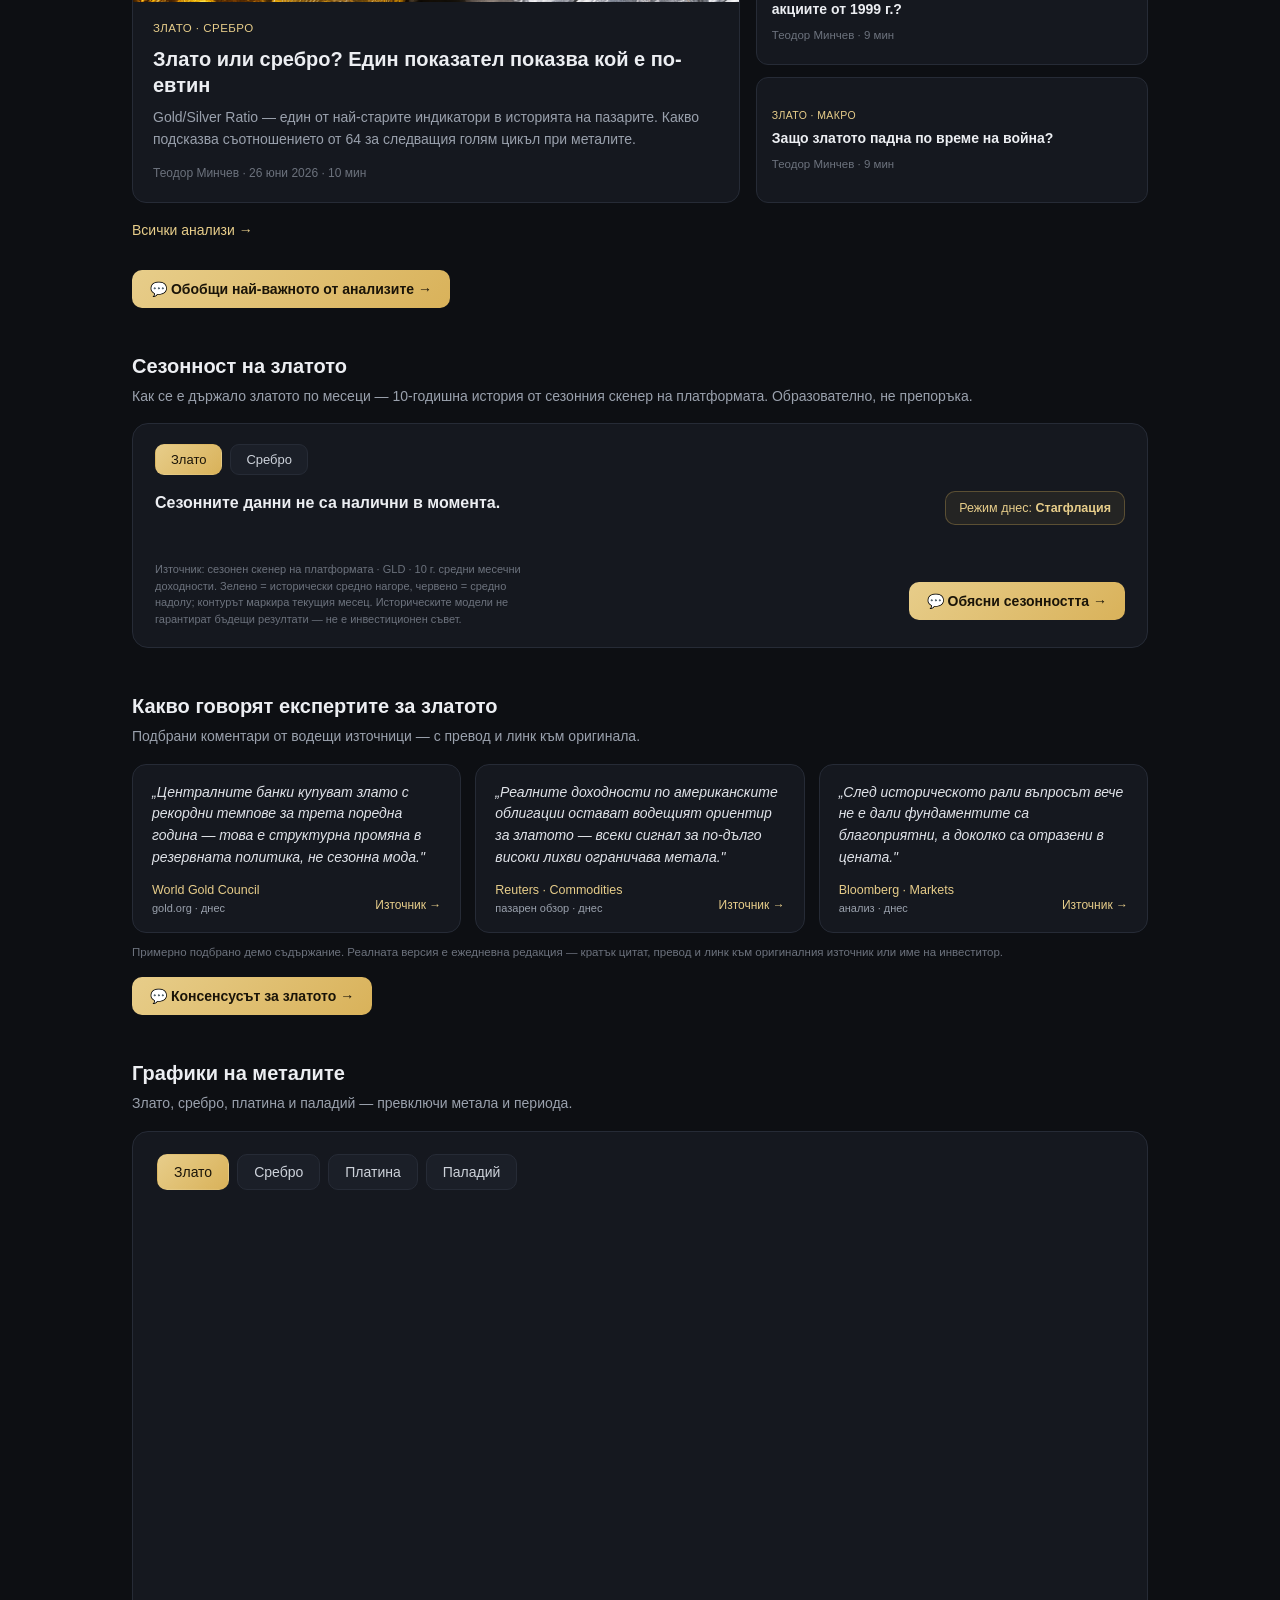
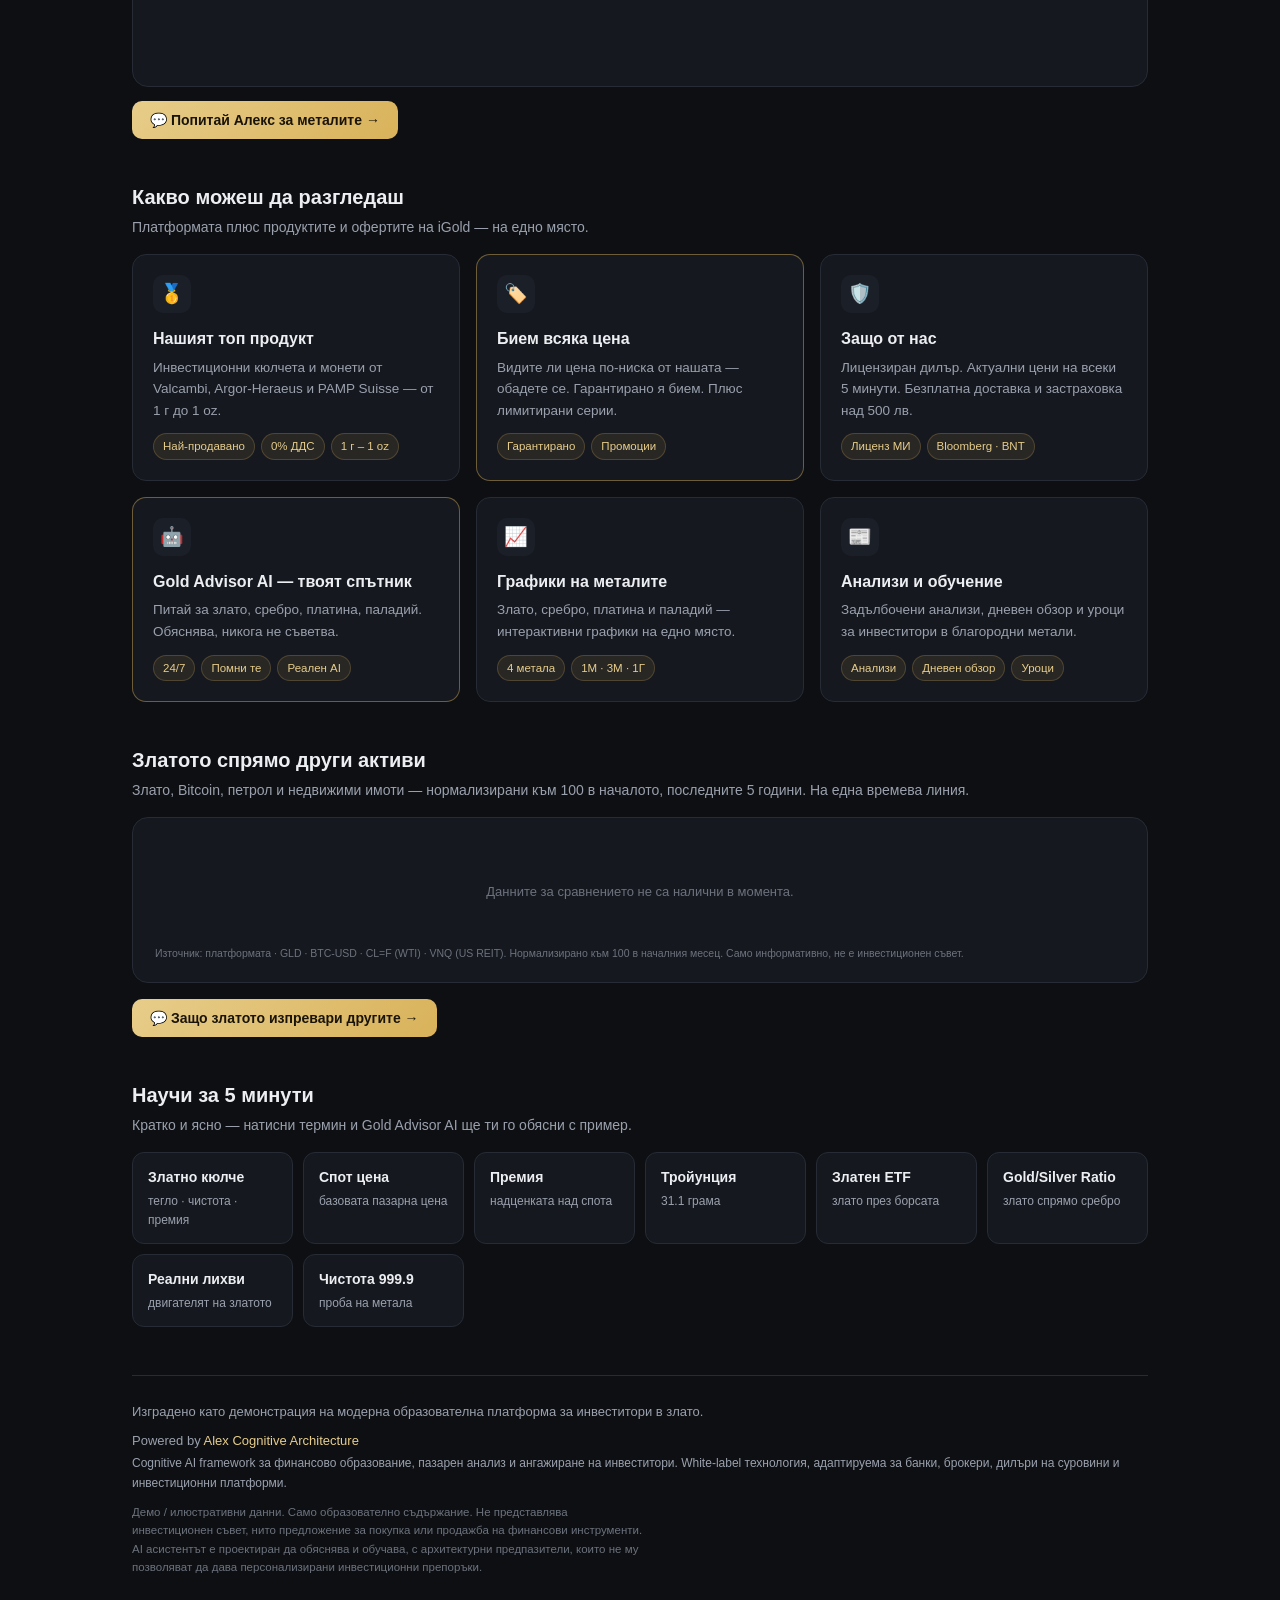
==== commit b4129190: "fix(home): rework experts CTA to structural consensus (no fabricated live sources) Alex has no relia" ====
--- a/index.html
+++ b/index.html
@@ -422,7 +422,7 @@
     </a>
   </div>
   <div style="font-size:11.5px;color:#6c727d;margin:10px 0 0">Примерно подбрано демо съдържание. Реалната версия е ежедневна редакция — кратък цитат, превод и линк към оригиналния източник или име на инвеститор.</div>
-  <button class="btn" onclick="window.alexAsk&&window.alexAsk('Какво казват водещи анализатори и институции за златото точно сега? Намери актуални мнения от новините (Reuters, Bloomberg, World Gold Council и др.), обобщи ги накратко и цитирай източниците. Какъв е консенсусът и къде се разминават мненията?')" style="margin-top:16px">💬 Какво казват експертите сега →</button>
+  <button class="btn" onclick="window.alexAsk&&window.alexAsk('Какъв е структурният консенсус на институциите за златото — какво обикновено изтъкват World Gold Council, големите банки (Goldman, JPMorgan, UBS) и пазарните анализатори за основните двигатели: реални лихви, доларът, покупки на централни банки и геополитика? Къде се разминават мненията? Обясни ясно и образователно; ако нямаш достъп до конкретни актуални новини, кажи го честно вместо да измисляш цитати.')" style="margin-top:16px">💬 Консенсусът за златото →</button>
 
   <div class="sechead" id="charts"><h2>Графики на металите</h2><p>Злато, сребро, платина и паладий — превключи метала и периода.</p></div>
   <div class="bigchart">
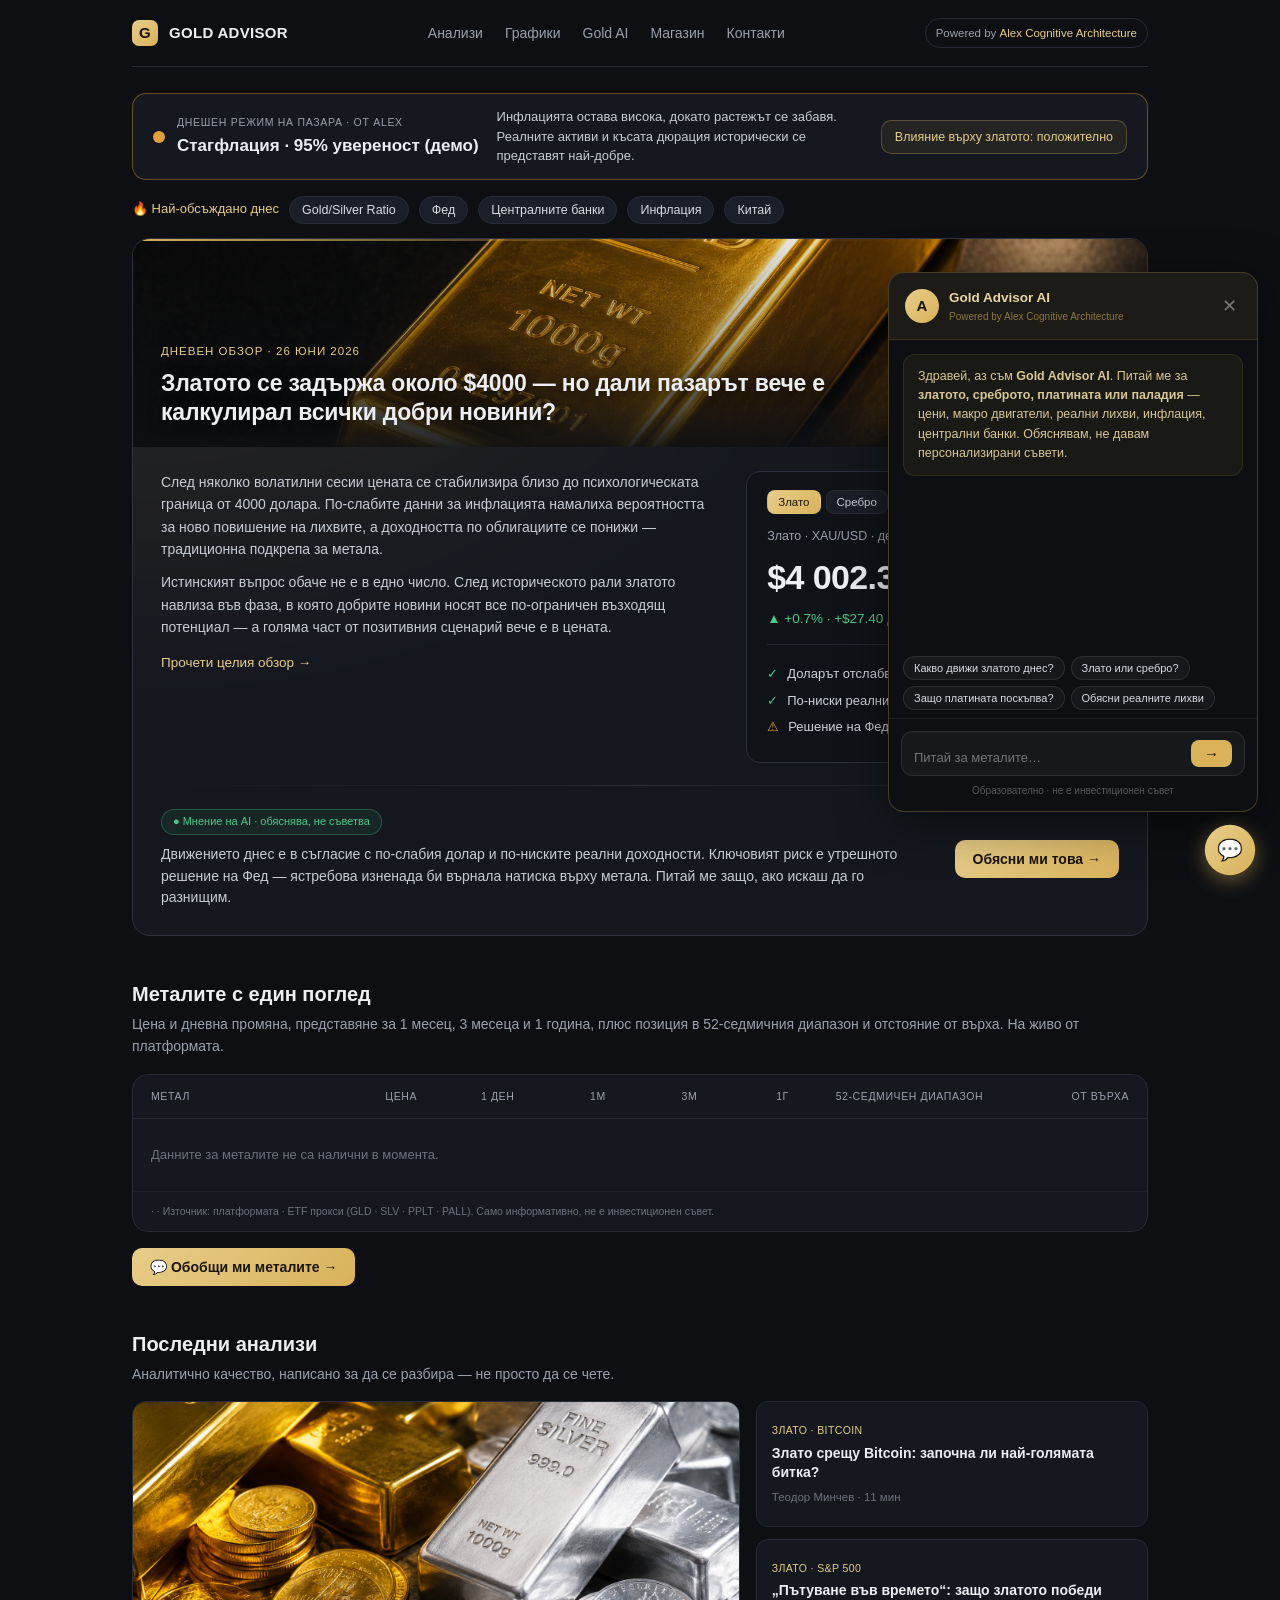
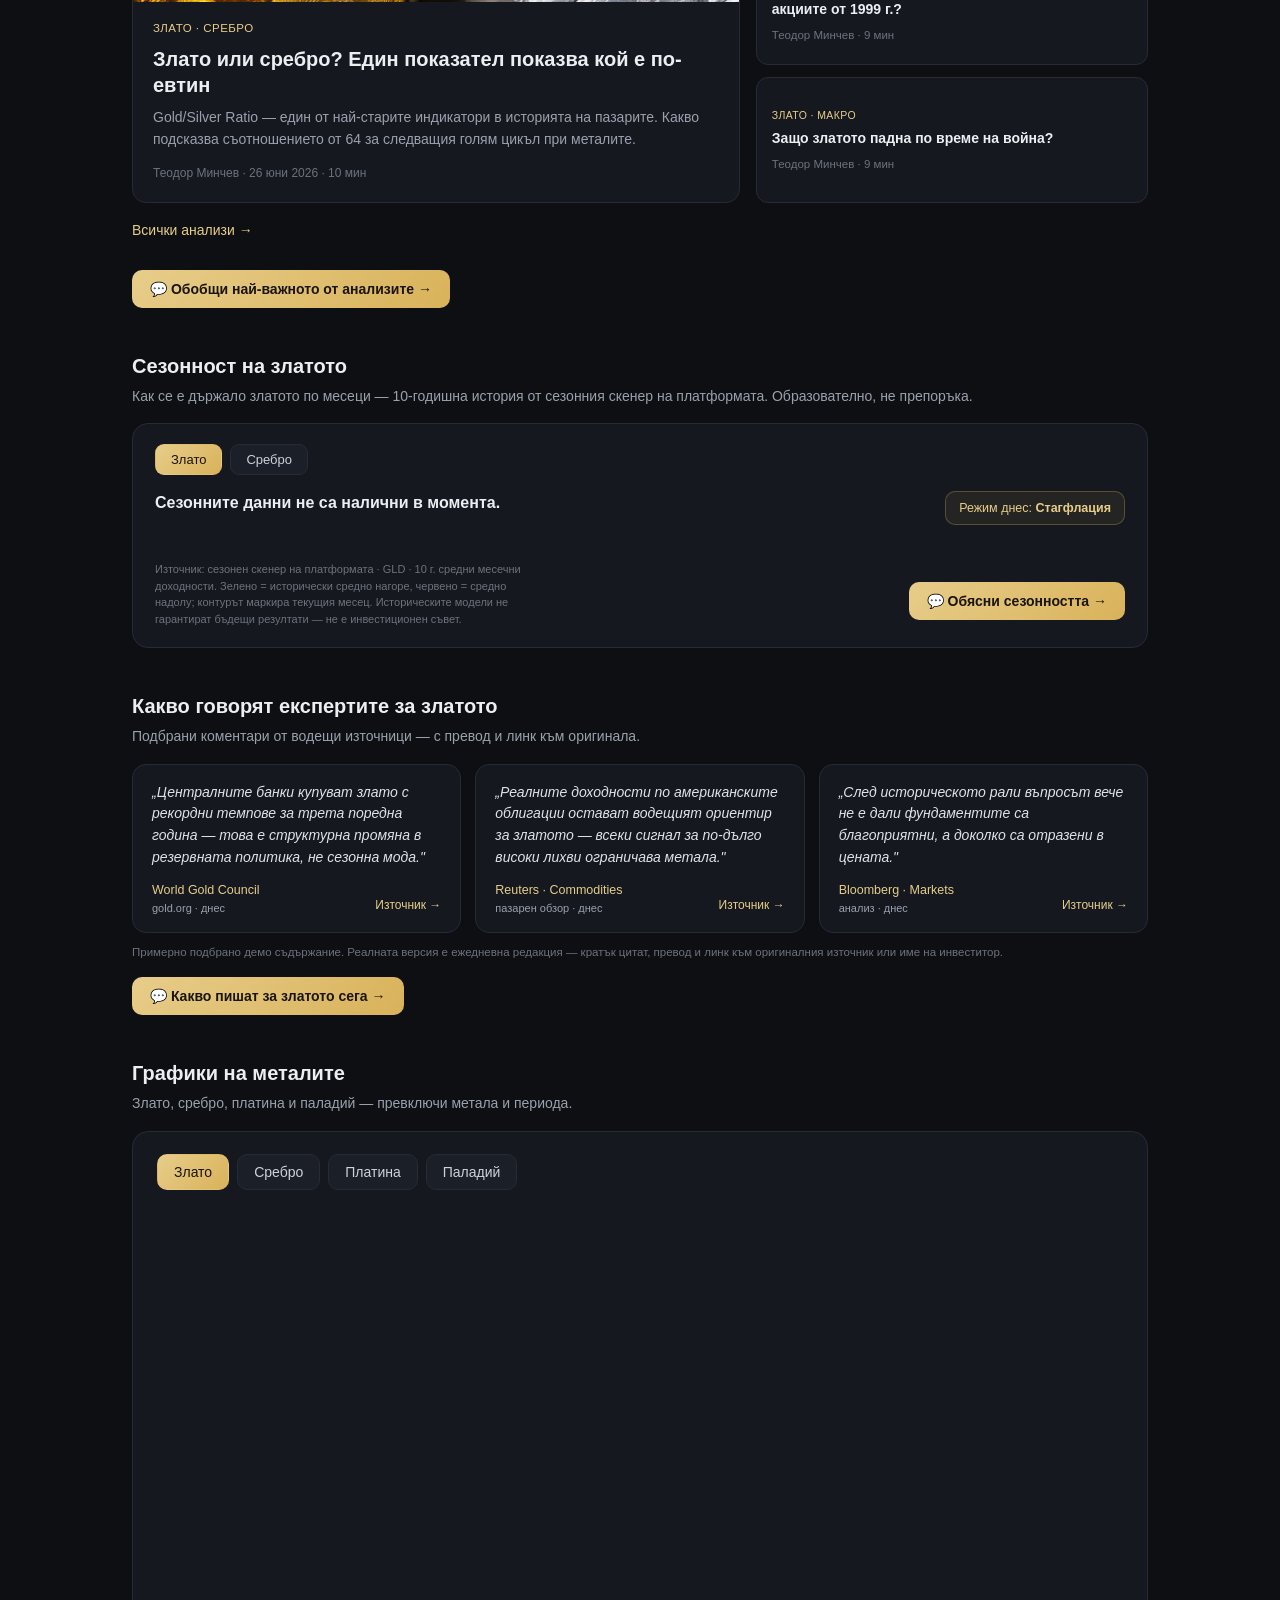
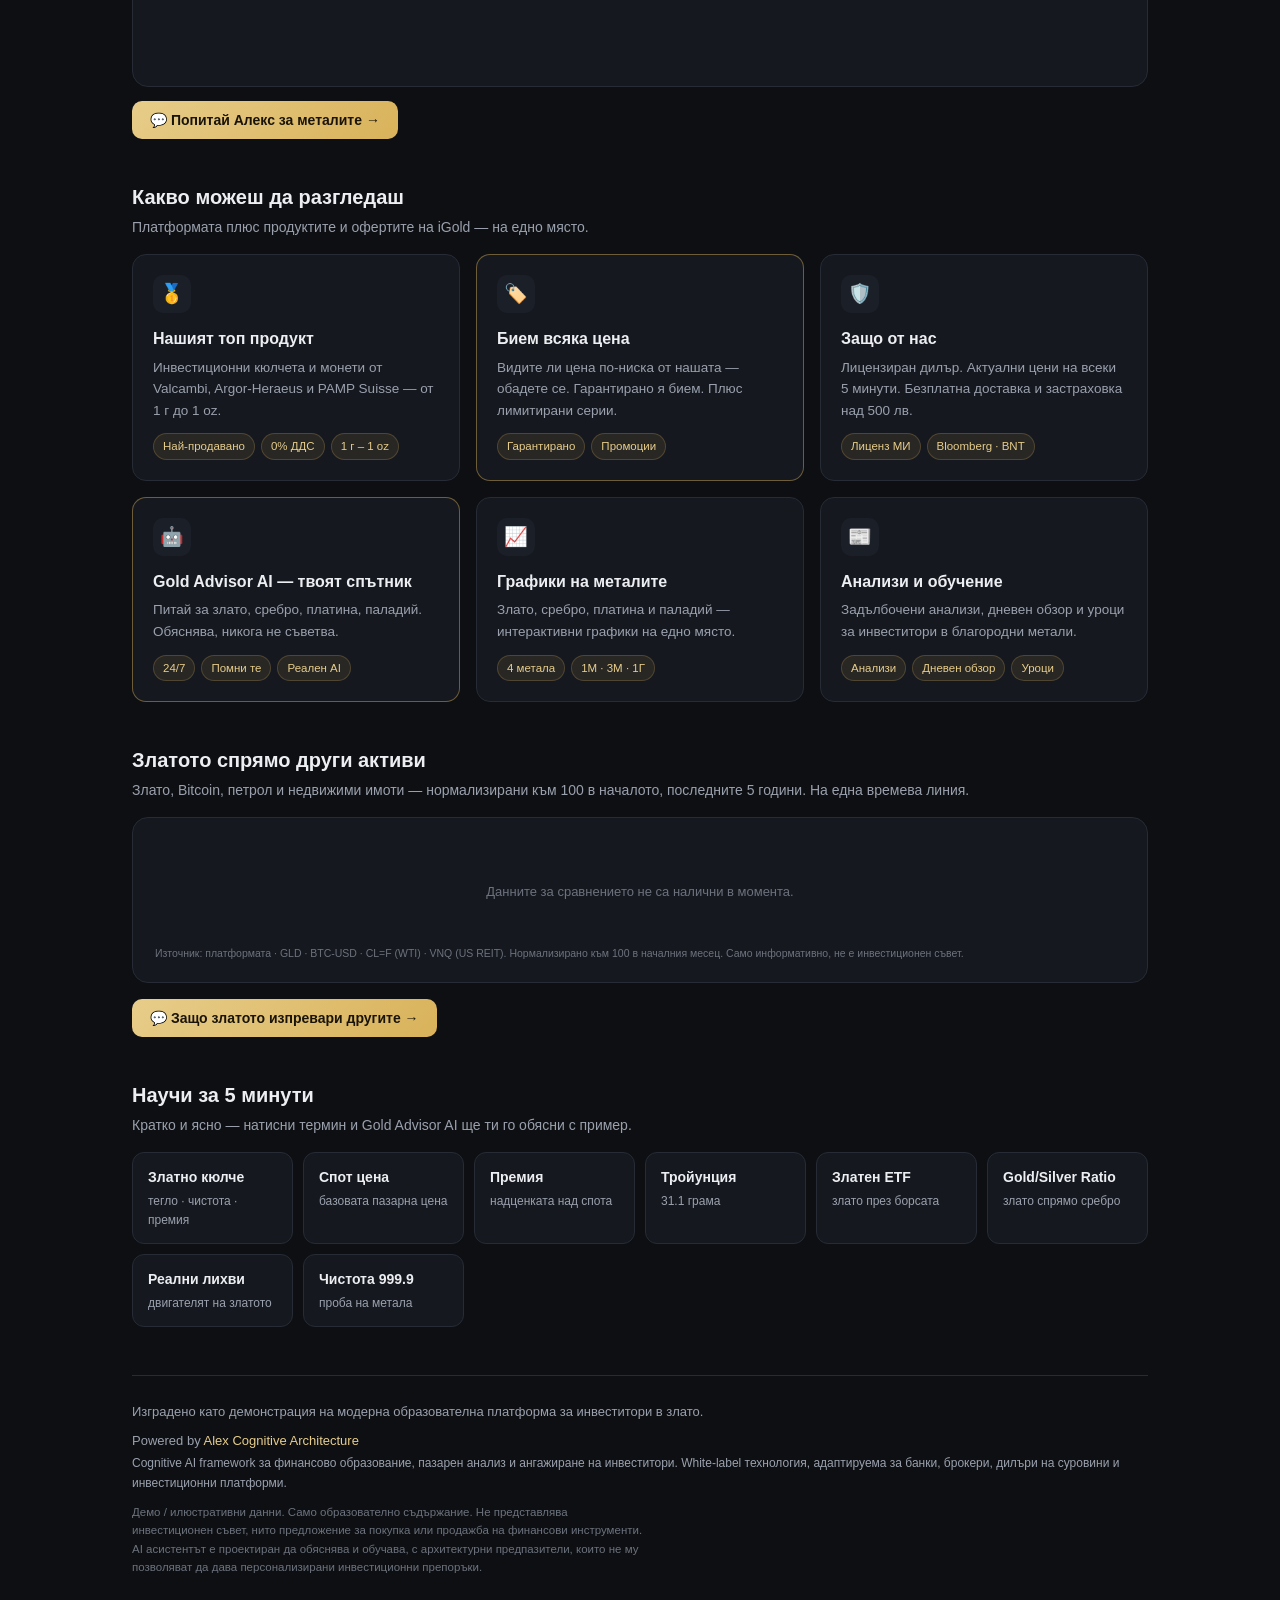
==== commit c731ec64: "feat(home): experts CTA uses live gold news (cite sources) Now that Alex has a [PRECIOUS METALS NEWS" ====
--- a/index.html
+++ b/index.html
@@ -422,7 +422,7 @@
     </a>
   </div>
   <div style="font-size:11.5px;color:#6c727d;margin:10px 0 0">Примерно подбрано демо съдържание. Реалната версия е ежедневна редакция — кратък цитат, превод и линк към оригиналния източник или име на инвеститор.</div>
-  <button class="btn" onclick="window.alexAsk&&window.alexAsk('Какъв е структурният консенсус на институциите за златото — какво обикновено изтъкват World Gold Council, големите банки (Goldman, JPMorgan, UBS) и пазарните анализатори за основните двигатели: реални лихви, доларът, покупки на централни банки и геополитика? Къде се разминават мненията? Обясни ясно и образователно; ако нямаш достъп до конкретни актуални новини, кажи го честно вместо да измисляш цитати.')" style="margin-top:16px">💬 Консенсусът за златото →</button>
+  <button class="btn" onclick="window.alexAsk&&window.alexAsk('Какво казват анализаторите и медиите за златото в момента? Обобщи актуалните заглавия, които виждаш в новините, посочи какъв е консенсусът и къде се разминават мненията, и цитирай източниците с линковете им. Ако нямаш заредени новини, кажи го честно вместо да измисляш.')" style="margin-top:16px">💬 Какво пишат за златото сега →</button>
 
   <div class="sechead" id="charts"><h2>Графики на металите</h2><p>Злато, сребро, платина и паладий — превключи метала и периода.</p></div>
   <div class="bigchart">
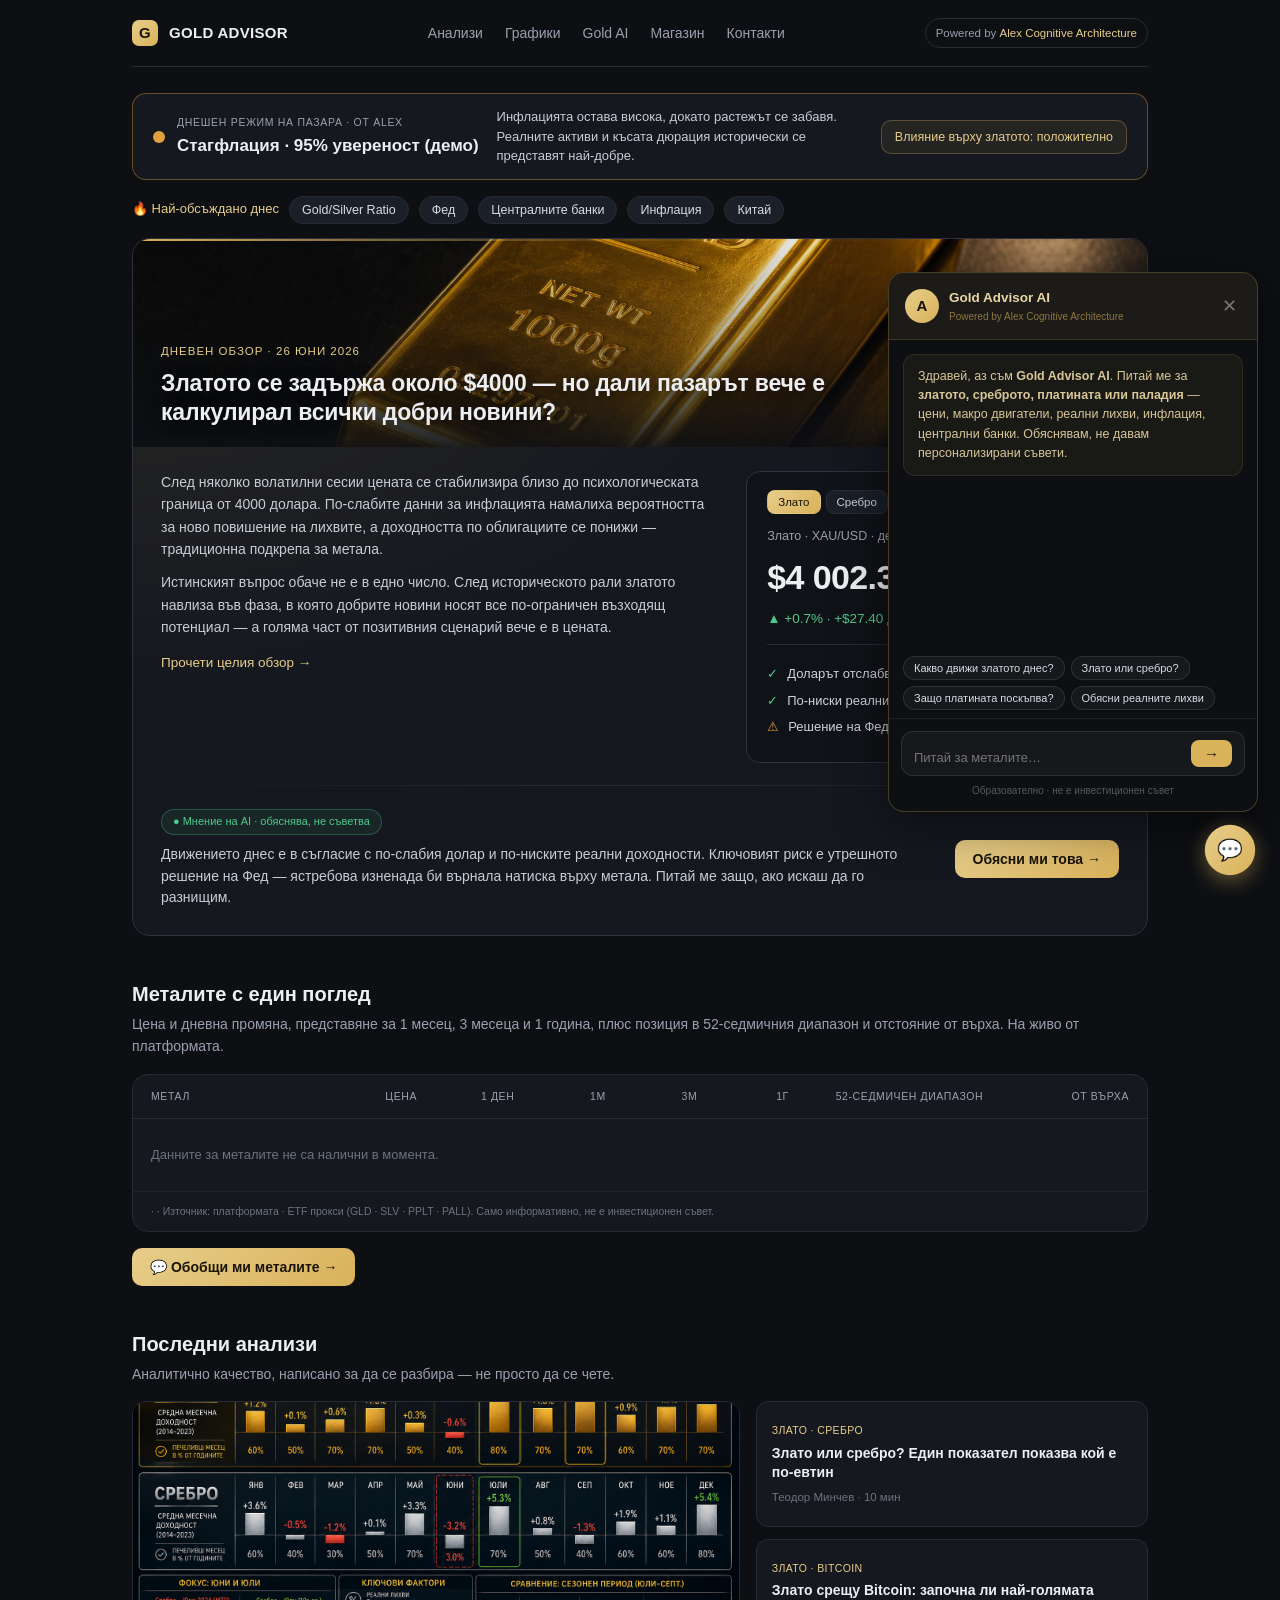
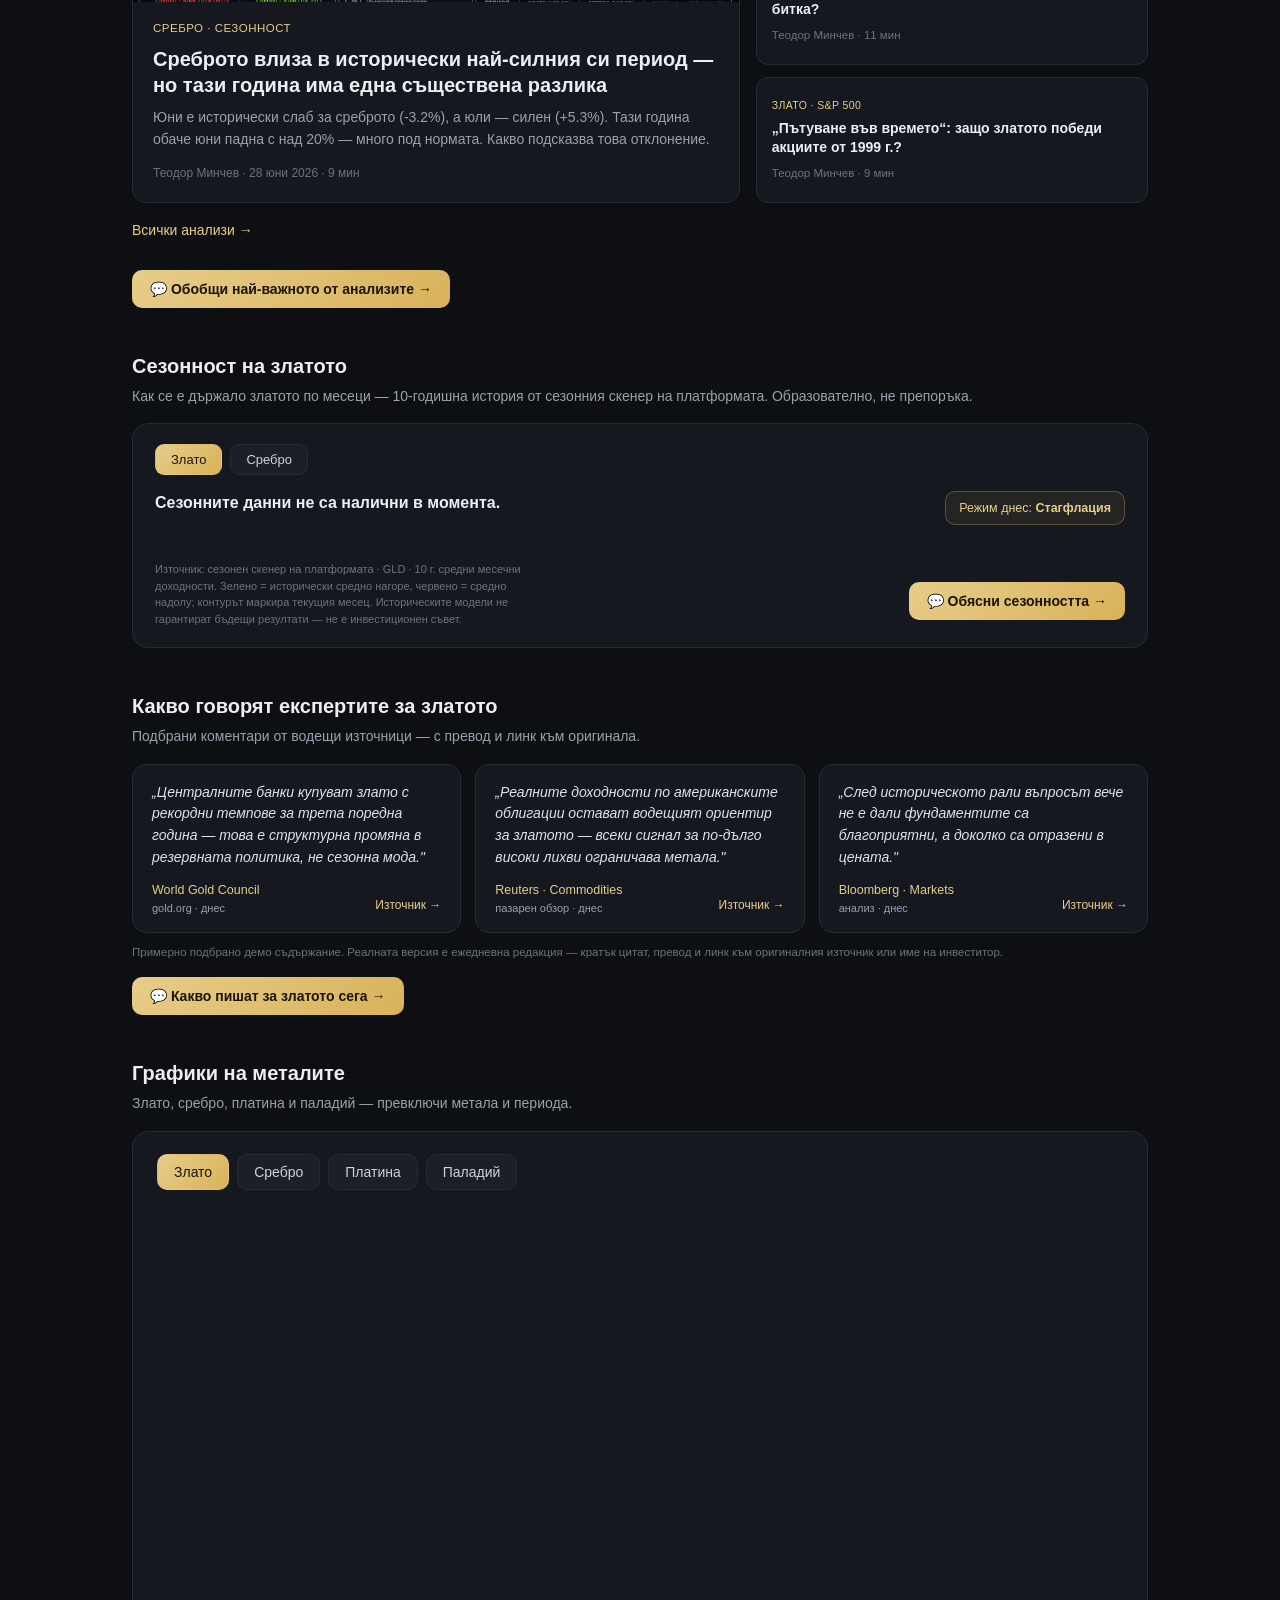
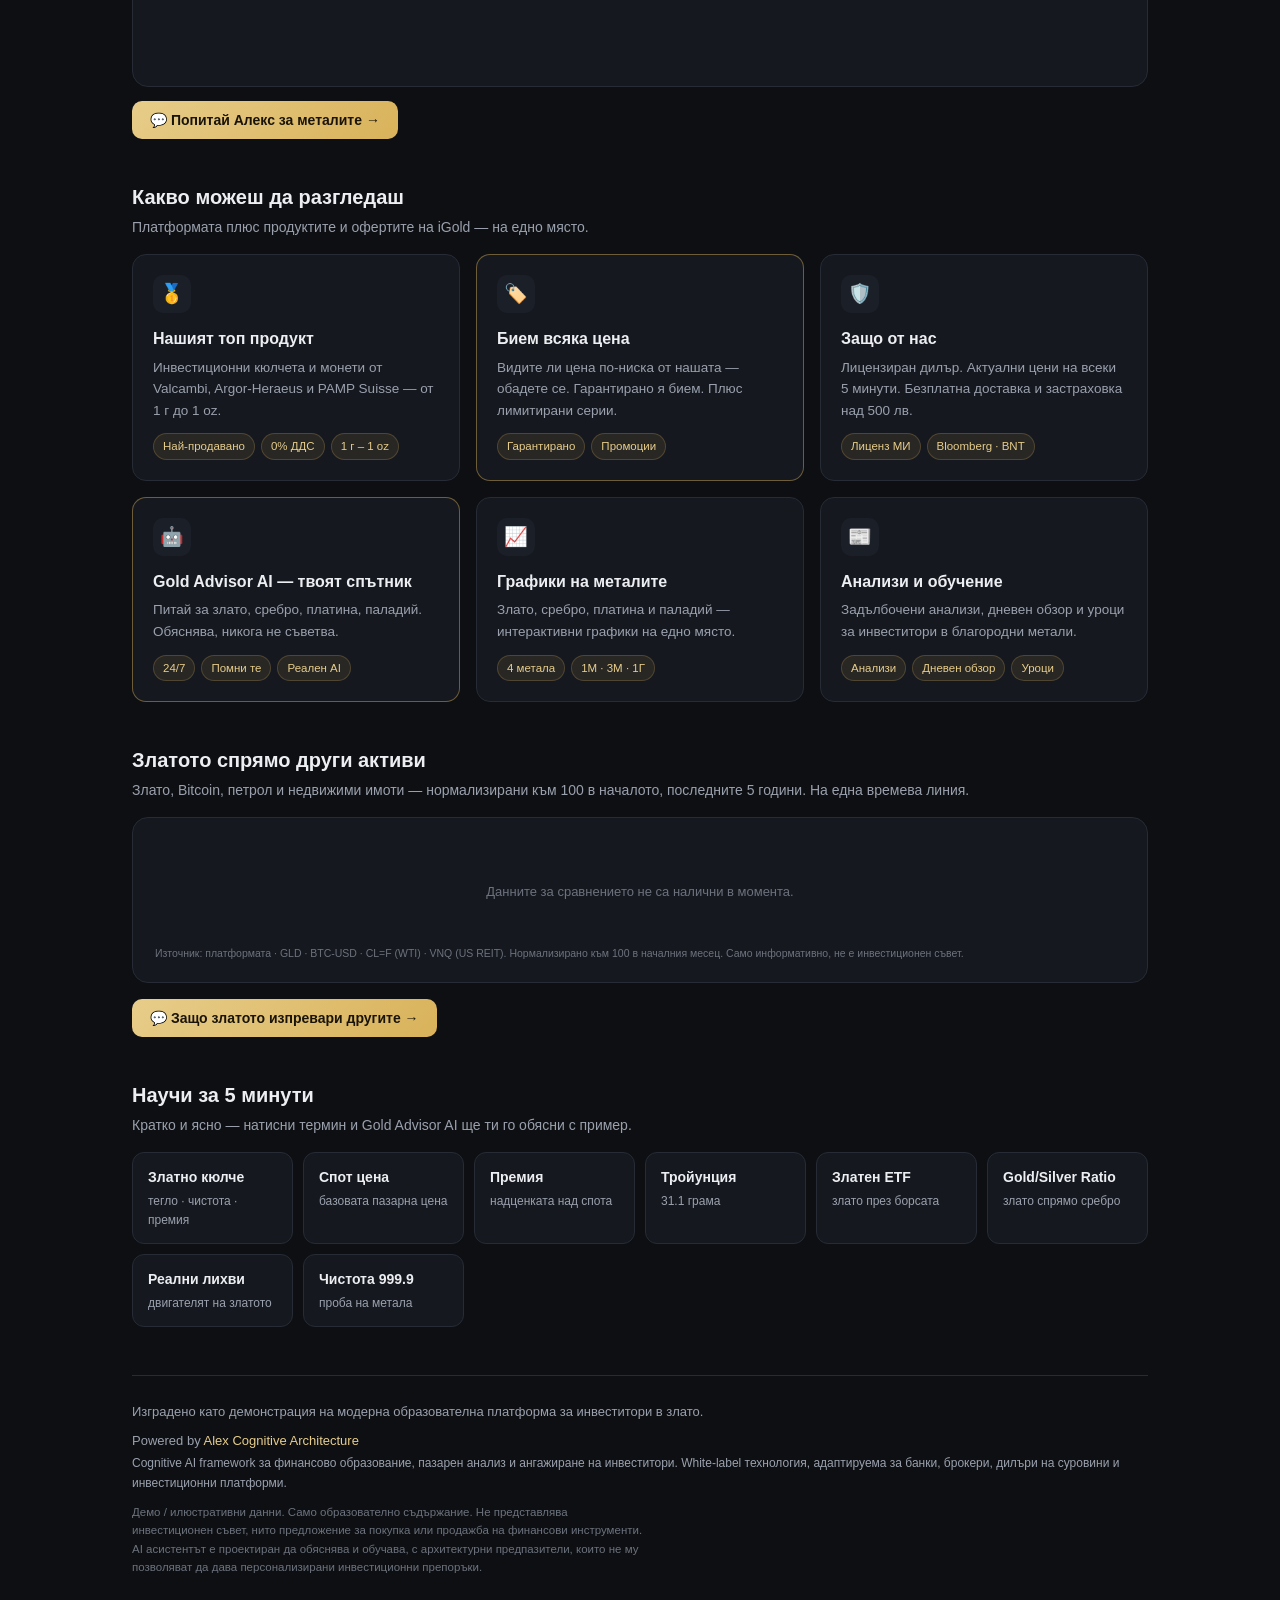
==== commit 18d6a6cf: "content: featured silver-seasonality lead article + infographic New analysis 'Среброто влиза в истор" ====
--- a/index.html
+++ b/index.html
@@ -367,19 +367,19 @@
 
   <div class="sechead" id="analysis"><h2>Последни анализи</h2><p>Аналитично качество, написано за да се разбира — не просто да се чете.</p></div>
   <div class="latest">
-    <a class="feat" href="articles/zlato-srebro-ratio.html">
-      <div class="fcover" style="background:#13161d url('assets/img/hero-gold-silver.png') center / cover no-repeat"></div>
+    <a class="feat" href="articles/srebro-sezonen-period.html">
+      <div class="fcover" style="background:#0b0c0f url('assets/img/silver-seasonality.png') center / cover no-repeat"></div>
       <div class="fbody">
-        <div class="kk">Злато · Сребро</div>
-        <h3>Злато или сребро? Един показател показва кой е по-евтин</h3>
-        <p>Gold/Silver Ratio — един от най-старите индикатори в историята на пазарите. Какво подсказва съотношението от 64 за следващия голям цикъл при металите.</p>
-        <div class="mm">Теодор Минчев · 26 юни 2026 · 10 мин</div>
+        <div class="kk">Сребро · Сезонност</div>
+        <h3>Среброто влиза в исторически най-силния си период — но тази година има една съществена разлика</h3>
+        <p>Юни е исторически слаб за среброто (-3.2%), а юли — силен (+5.3%). Тази година обаче юни падна с над 20% — много под нормата. Какво подсказва това отклонение.</p>
+        <div class="mm">Теодор Минчев · 28 юни 2026 · 9 мин</div>
       </div>
     </a>
     <div class="more">
+      <a class="mini" href="articles/zlato-srebro-ratio.html"><div class="kk">Злато · Сребро</div><h4>Злато или сребро? Един показател показва кой е по-евтин</h4><div class="mm">Теодор Минчев · 10 мин</div></a>
       <a class="mini" href="articles/zlato-vs-bitcoin.html"><div class="kk">Злато · Bitcoin</div><h4>Злато срещу Bitcoin: започна ли най-голямата битка?</h4><div class="mm">Теодор Минчев · 11 мин</div></a>
       <a class="mini" href="articles/zlato-1999-vs-sp500.html"><div class="kk">Злато · S&amp;P 500</div><h4>„Пътуване във времето“: защо златото победи акциите от 1999 г.?</h4><div class="mm">Теодор Минчев · 9 мин</div></a>
-      <a class="mini" href="articles/zlato-voina-lihvi.html"><div class="kk">Злато · Макро</div><h4>Защо златото падна по време на война?</h4><div class="mm">Теодор Минчев · 9 мин</div></a>
     </div>
   </div>
   <a class="alllink" href="blog.html">Всички анализи →</a>
